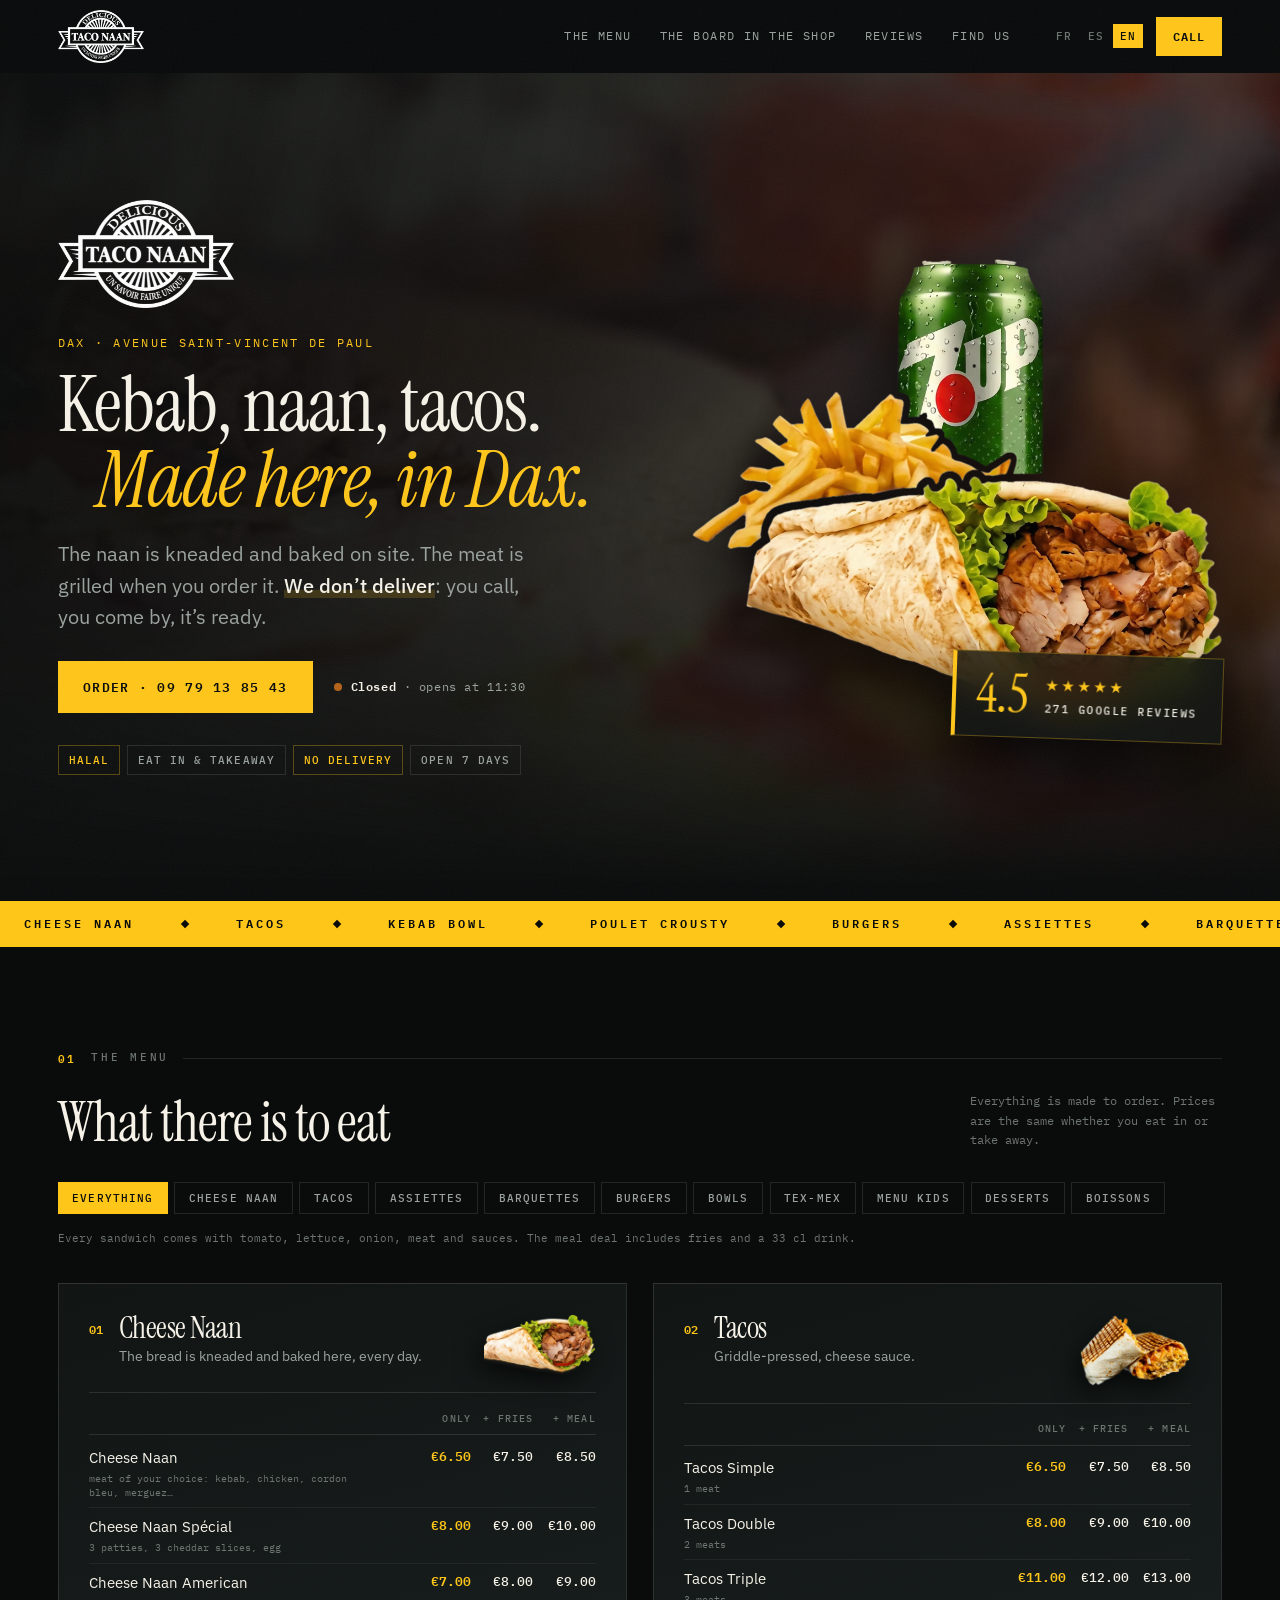
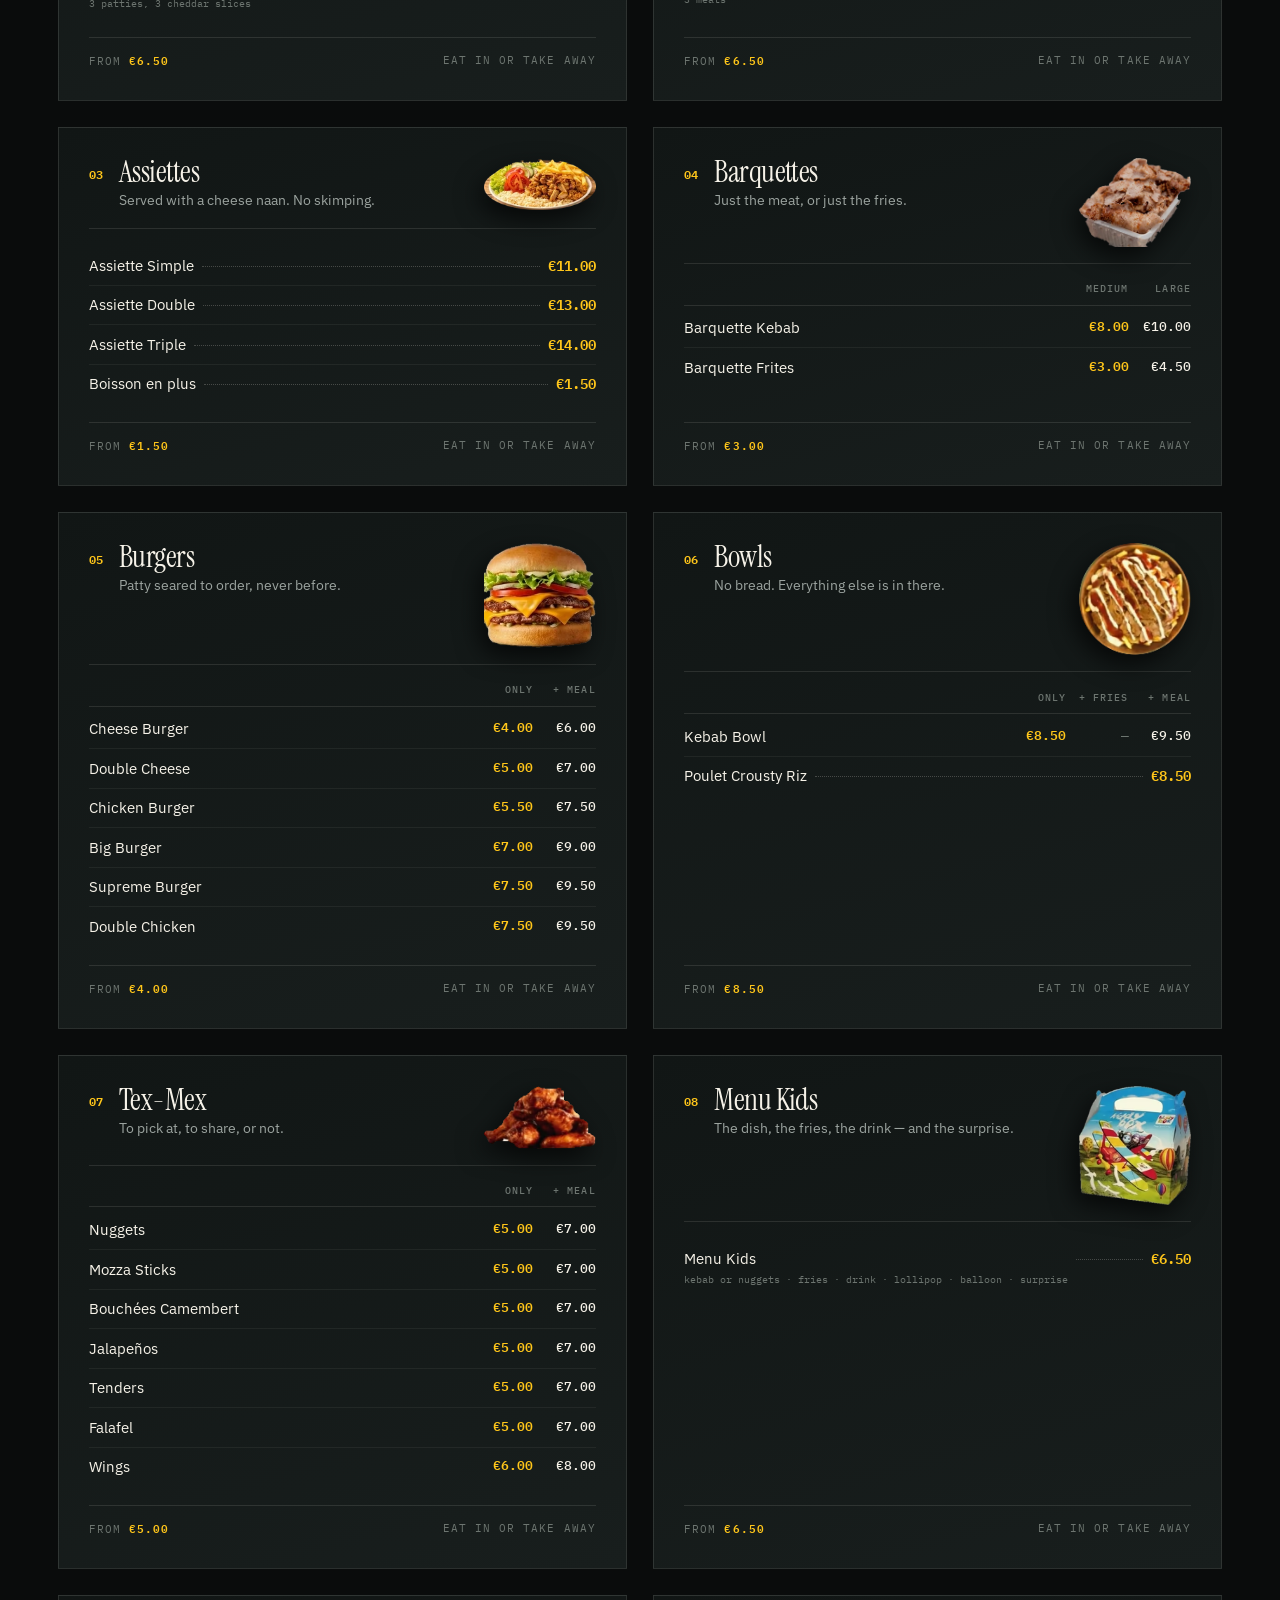
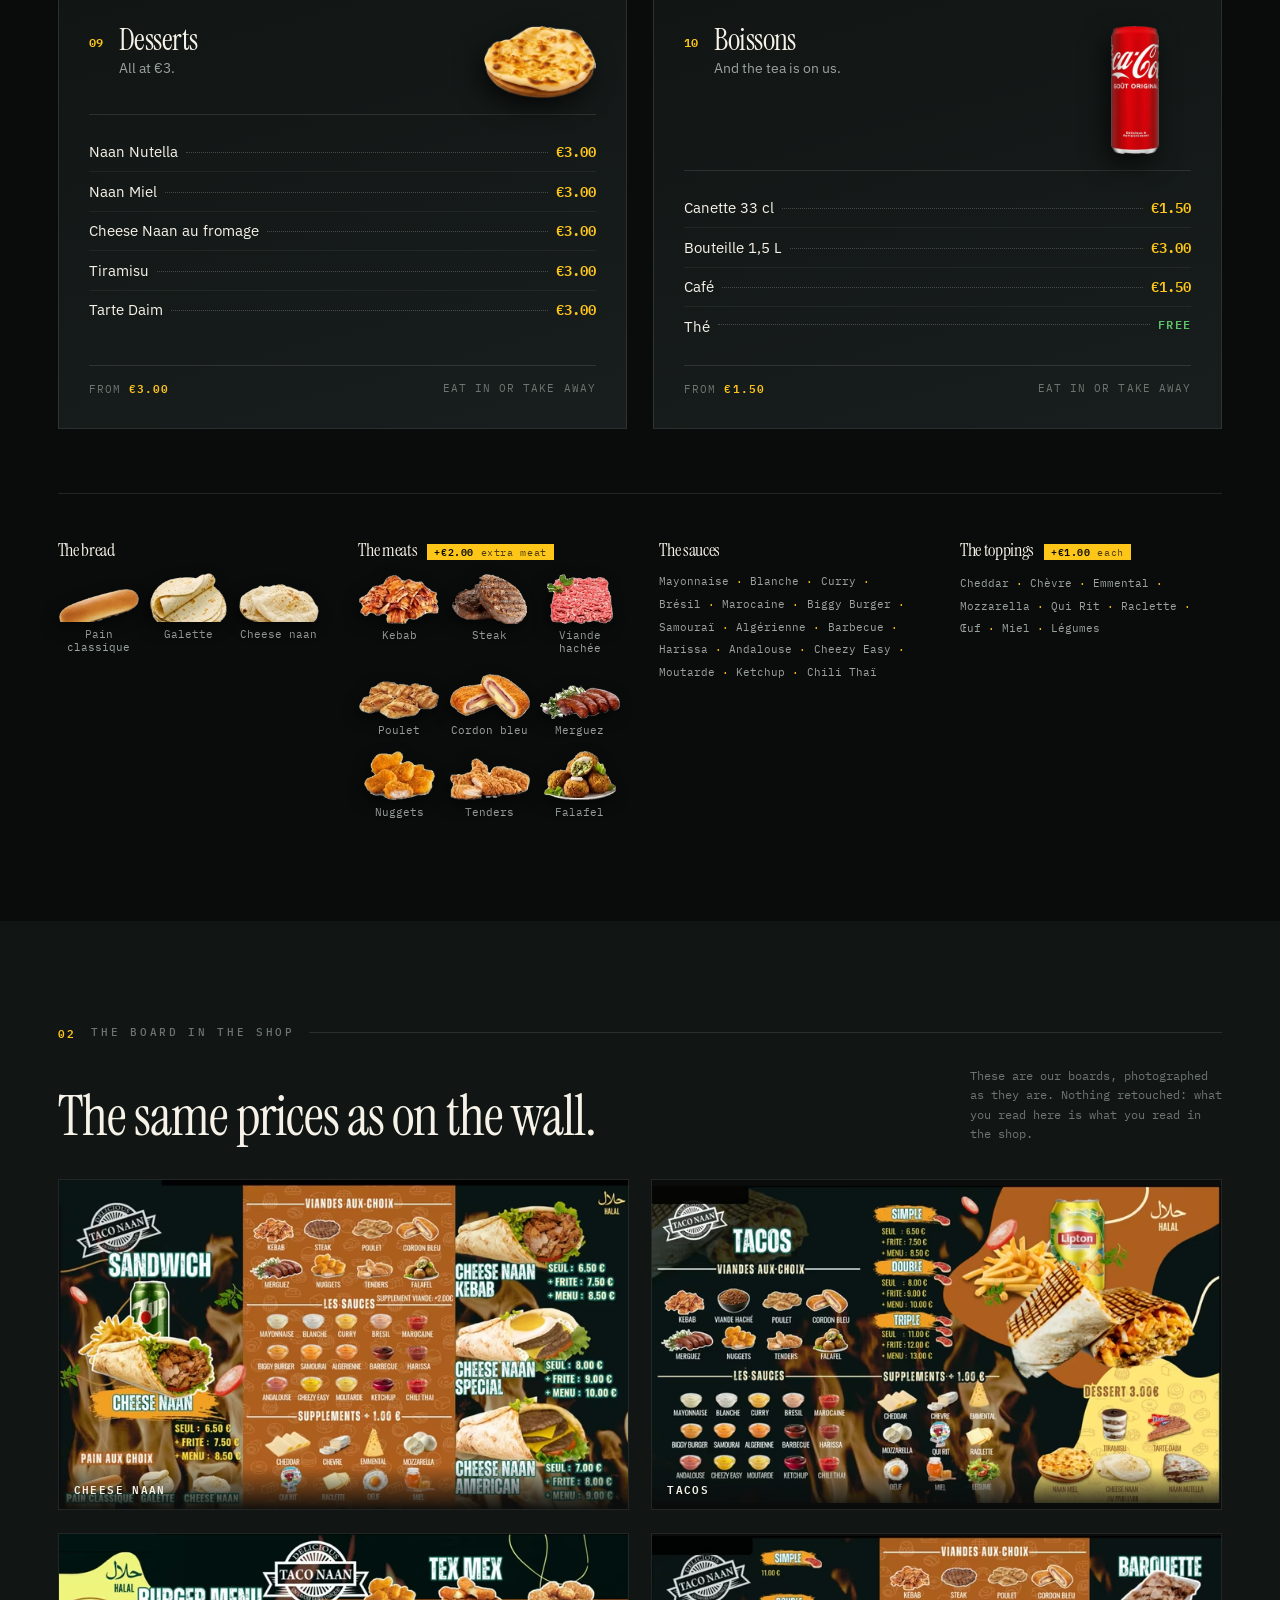
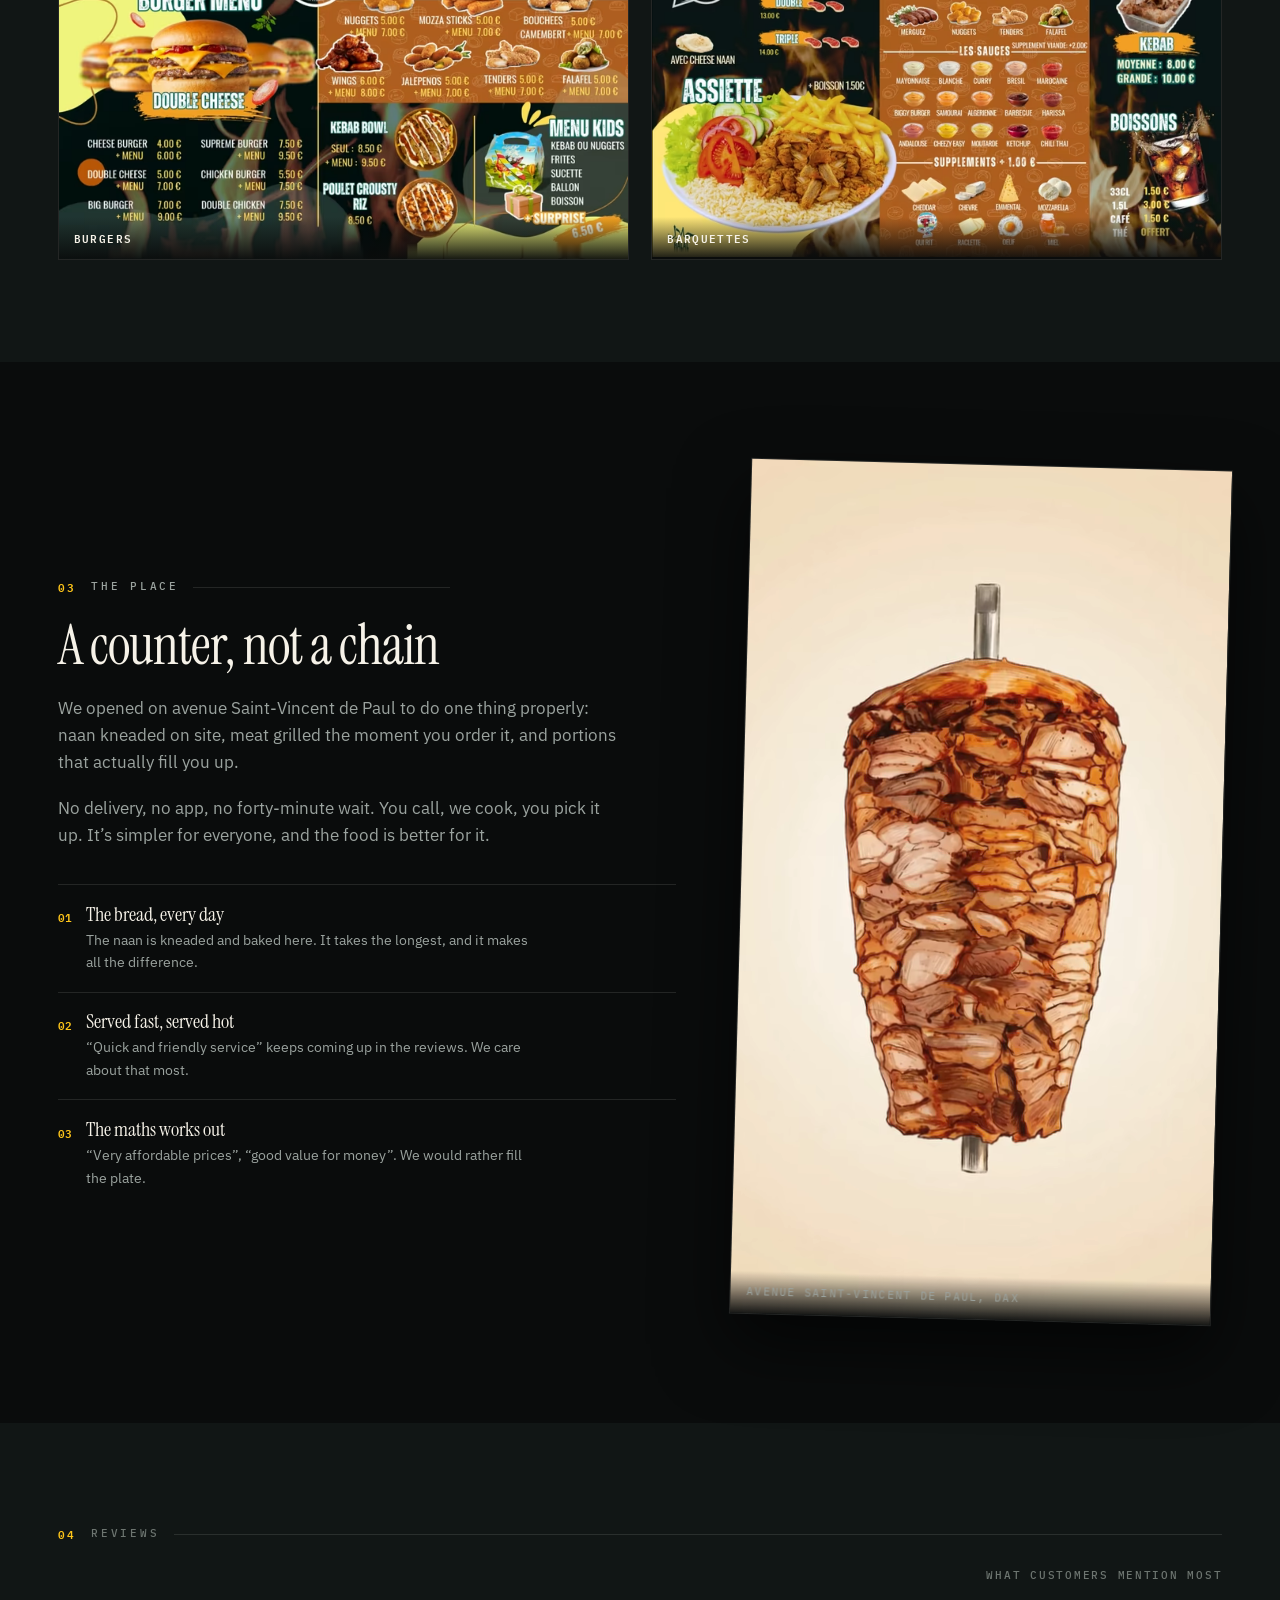
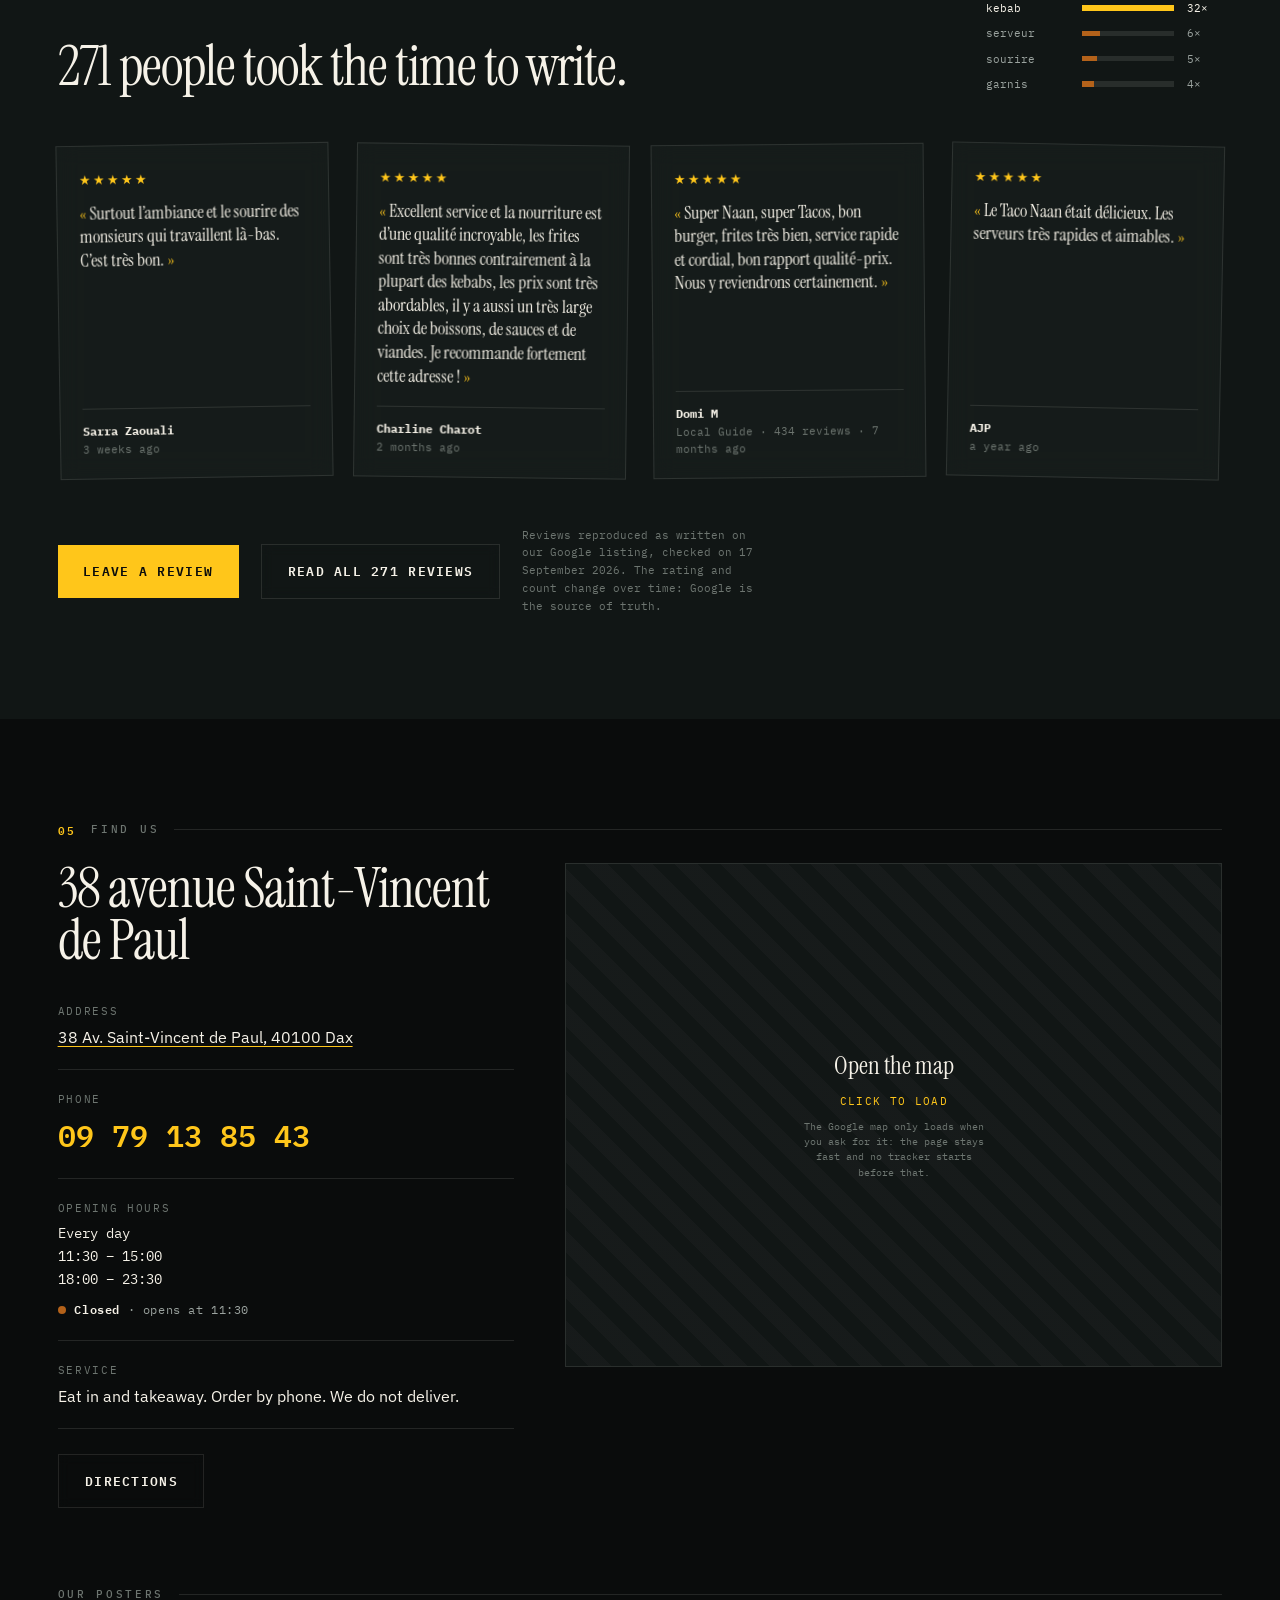
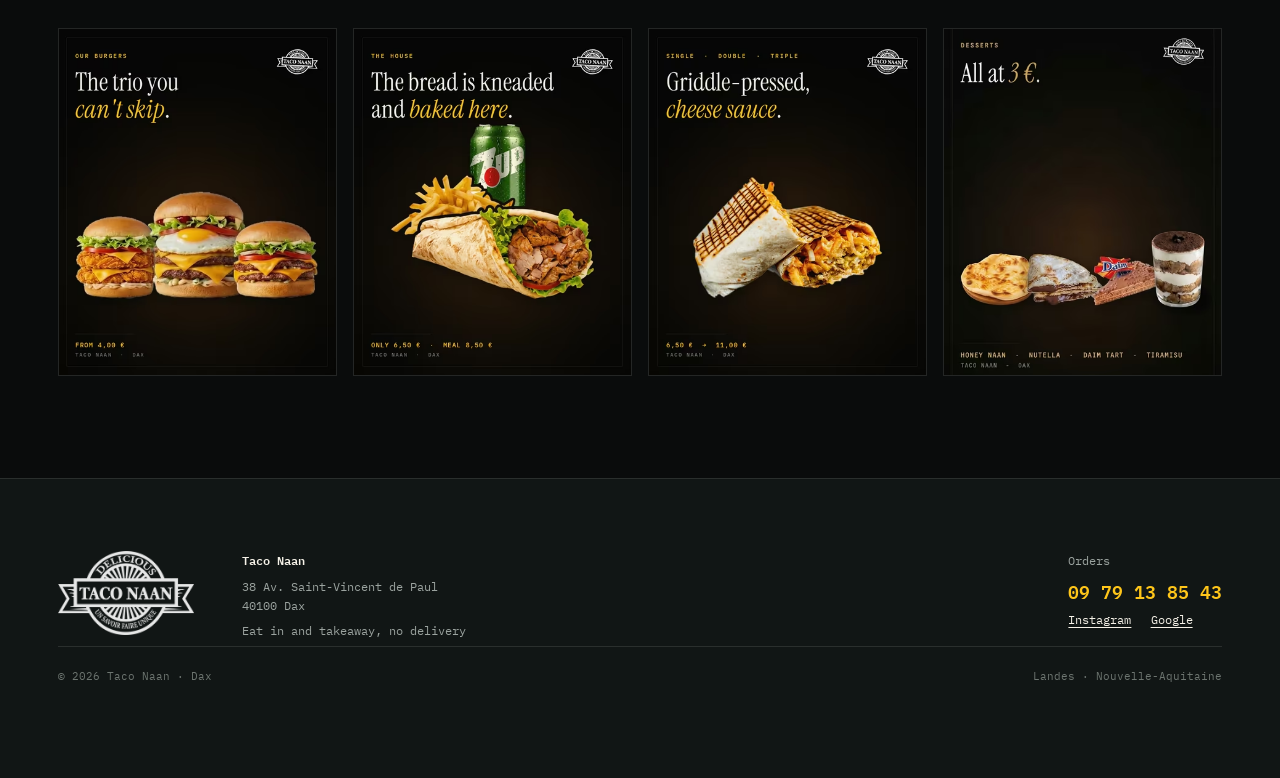
==== index.html @ 1caec770 "Basculer le site vers Vercel (taconaansite-eight.vercel.app) Corrige le <base href> du 404.html (hér" ====
<!DOCTYPE html>
<html lang="fr">
<head>
<meta charset="utf-8">
<meta name="viewport" content="width=device-width, initial-scale=1">

<title>Taco Naan — Kebab, naan et tacos faits maison à Dax</title>
<meta name="description" content="Pain naan pétri et cuit sur place, viande grillée à la commande, tacos, burgers et assiettes. 38 avenue Saint-Vincent de Paul à Dax. Halal, sur place et à emporter, commande au 09 79 13 85 43. Nous ne livrons pas.">
<link rel="canonical" href="https://taconaansite-eight.vercel.app/">

<meta property="og:type" content="restaurant">
<meta property="og:site_name" content="Taco Naan">
<meta property="og:locale" content="fr_FR">
<meta property="og:title" content="Taco Naan — Kebab, naan et tacos faits maison à Dax">
<meta property="og:description" content="Le pain naan est pétri et cuit sur place. La viande est grillée à la commande. Sur place et à emporter — 09 79 13 85 43.">
<meta property="og:url" content="https://taconaansite-eight.vercel.app/">
<meta property="og:image" content="https://taconaansite-eight.vercel.app/assets/img/og.jpg">
<meta property="og:image:width" content="1200">
<meta property="og:image:height" content="630">
<meta name="twitter:card" content="summary_large_image">
<meta name="theme-color" content="#0a0c0c">

<link rel="icon" href="assets/img/favicon.png" sizes="any">
<link rel="apple-touch-icon" href="assets/img/apple-touch-icon.png">
<link rel="manifest" href="assets/site.webmanifest">

<link rel="preconnect" href="https://fonts.googleapis.com">
<link rel="preconnect" href="https://fonts.gstatic.com" crossorigin>
<link rel="preload" as="image" href="assets/img/logo-white-320.webp" fetchpriority="high">
<link href="https://fonts.googleapis.com/css2?family=IBM+Plex+Mono:wght@400;500;600&family=IBM+Plex+Sans:wght@400;500;600&family=Instrument+Serif:ital@0;1&display=swap" rel="stylesheet">
<link rel="stylesheet" href="assets/css/site.css?v=16">

<!-- Fiche établissement pour Google.

     Volontairement SANS aggregateRating : un balisage d'avis auto-déclaré sur
     son propre site est contraire aux consignes de Google et peut coûter
     l'affichage enrichi. La note 4,5 est affichée visuellement, sourcée, avec
     un lien vers la fiche Google — l'effet de confiance est le même, sans le
     risque. -->
<script type="application/ld+json">
{
  "@context": "https://schema.org",
  "@type": "Restaurant",
  "name": "Taco Naan",
  "url": "https://taconaansite-eight.vercel.app/",
  "image": "https://taconaansite-eight.vercel.app/assets/img/og.jpg",
  "telephone": "+33979138543",
  "priceRange": "€",
  "servesCuisine": ["Kebab", "Street food", "Tacos", "Burgers", "Halal"],
  "currenciesAccepted": "EUR",
  "paymentAccepted": "Espèces, Carte bancaire",
  "address": {
    "@type": "PostalAddress",
    "streetAddress": "38 Avenue Saint-Vincent de Paul",
    "addressLocality": "Dax",
    "postalCode": "40100",
    "addressRegion": "Nouvelle-Aquitaine",
    "addressCountry": "FR"
  },
  "geo": { "@type": "GeoCoordinates", "latitude": 43.714857, "longitude": -1.0540135 },
  "hasMap": "https://www.google.com/maps/place/?cid=14156280289773585904",
  "sameAs": ["https://www.instagram.com/taco_naan_dax/"],
  "openingHoursSpecification": [
    { "@type": "OpeningHoursSpecification",
      "dayOfWeek": ["Monday","Tuesday","Wednesday","Thursday","Friday","Saturday","Sunday"],
      "opens": "11:30", "closes": "15:00" },
    { "@type": "OpeningHoursSpecification",
      "dayOfWeek": ["Monday","Tuesday","Wednesday","Thursday","Friday","Saturday","Sunday"],
      "opens": "18:00", "closes": "23:30" }
  ],
  "acceptsReservations": false,
  "publicAccess": true
}
</script>
</head>

<body>
<a class="skip" href="#top" data-i18n="skip">Aller au contenu</a>

<!-- ======================================================= barre supérieure -->
<header class="topbar" data-stuck="false">
  <a class="topbar__mark" href="#top" aria-label="Taco Naan">
    <img src="assets/img/logo-white-320.webp"
         srcset="assets/img/logo-white-320.webp 320w, assets/img/logo-white-640.webp 640w"
         sizes="5.4rem" width="320" height="197" alt="Taco Naan" fetchpriority="high">
  </a>

  <nav class="topbar__nav" aria-label="Navigation">
    <a href="#carte"   data-i18n="nav.carte">La carte</a>
    <a href="#panneaux" data-i18n="boards.eyebrow">La carte au comptoir</a>
    <a href="#avis"    data-i18n="nav.avis">Les avis</a>
    <a href="#venir"   data-i18n="nav.venir">Nous trouver</a>
  </nav>

  <div class="topbar__end">
    <div class="lang" role="group" aria-label="Langue · Idioma · Language">
      <button type="button" data-lang="fr" aria-pressed="true">FR</button>
      <button type="button" data-lang="es" aria-pressed="false">ES</button>
      <button type="button" data-lang="en" aria-pressed="false">EN</button>
    </div>
    <a class="btn" href="tel:+33979138543">
      <span data-i18n="nav.call">Appeler</span>
    </a>
  </div>
</header>

<main id="top">

  <!-- =================================================================== hero -->
  <section class="hero">
    <!-- Vidéo tournée en cuisine. Muette, en boucle, sans contrôles : c'est
         un décor, pas un lecteur. L'affiche s'affiche pendant le chargement
         et remplace la vidéo là où l'autoplay est refusé.

         Ni autoplay ni preload ici, volontairement : c'est site.js qui
         décide, en appelant play(). Sur un téléphone il ne l'appelle jamais —
         le dégradé du hero couvre la vidéo à 96 % du côté du texte, et l'écran
         est trop étroit pour qu'il en reste quelque chose à voir. Autant ne
         pas faire payer 337 Ko pour ça ; l'affiche en fait 37.

         L'attribut autoplay devait disparaître du HTML : il l'emporte sur
         preload="none" et lançait le téléchargement avant que le script ait
         eu son mot à dire. -->
    <video class="hero__video" muted loop playsinline
           preload="none" poster="assets/video/hero-poster.jpg"
           aria-hidden="true" tabindex="-1">
      <source src="assets/video/hero-960.webm" type="video/webm">
      <source src="assets/video/hero-720.mp4" type="video/mp4">
    </video>

    <div class="wrap hero__grid">
      <div>
        <img class="hero__stamp"
             src="assets/img/logo-white-320.webp"
             srcset="assets/img/logo-white-320.webp 320w, assets/img/logo-white-640.webp 640w"
             sizes="(min-width: 62rem) 11rem, 30vw"
             width="320" height="197"
             alt="Taco Naan — un savoir-faire unique">

        <p class="hero__kicker" data-i18n="hero.kicker">Dax · Avenue Saint-Vincent de Paul</p>

        <h1>
          <span data-i18n="hero.t1">Kebab, naan, tacos.</span>
          <em data-i18n="hero.t2">Faits ici, à Dax.</em>
        </h1>

        <p class="hero__lede" data-i18n-html="hero.lede">
          Le pain naan est pétri et cuit sur place. La viande est grillée à la
          commande. <strong>On ne livre pas</strong> : vous appelez, vous passez,
          c’est prêt.
        </p>

        <div class="hero__actions">
          <a class="btn" href="tel:+33979138543">
            <span data-i18n="hero.cta">Commander · 09 79 13 85 43</span>
          </a>
          <span class="status" data-status></span>
        </div>

        <ul class="facts">
          <li data-strong>Halal</li>
          <li data-i18n="fact.1">Sur place &amp; à emporter</li>
          <li data-strong data-i18n="fact.3">Pas de livraison</li>
          <li data-i18n="fact.4">Ouvert 7j/7</li>
        </ul>
      </div>

      <div class="hero__aside">
        <figure class="hero__cutout">
          <picture>
            <source type="image/avif"
                    srcset="assets/img/naan-hero-480.avif 480w, assets/img/naan-hero-960.avif 960w"
                    sizes="(min-width: 62rem) 36rem, 86vw">
            <img src="assets/img/naan-hero-960.webp"
                 srcset="assets/img/naan-hero-480.webp 480w, assets/img/naan-hero-960.webp 960w"
                 sizes="(min-width: 62rem) 36rem, 86vw"
                 width="960" height="828"
                 data-i18n-aria="hero.alt"
                 alt="Naan kebab garni, prêt à emporter" fetchpriority="high">
          </picture>
        </figure>

        <a class="score" href="#avis">
          <span class="score__stars" aria-hidden="true">★★★★★</span>
          <b class="score__num">4,5</b>
          <span class="score__meta">
            <span data-review-count>271</span> <span data-i18n="score.meta">avis Google</span>
          </span>
        </a>
      </div>
    </div>
  </section>

  <!-- =============================================================== bandeau -->
  <div class="band" aria-hidden="true">
    <div class="band__track">
      <span>Cheese Naan</span><span>Tacos</span><span>Kebab Bowl</span>
      <span>Poulet Crousty</span><span>Burgers</span><span>Assiettes</span>
      <span>Barquettes</span><span>Tex-Mex</span><span>Halal</span>
      <span>Cheese Naan</span><span>Tacos</span><span>Kebab Bowl</span>
      <span>Poulet Crousty</span><span>Burgers</span><span>Assiettes</span>
      <span>Barquettes</span><span>Tex-Mex</span><span>Halal</span>
    </div>
  </div>

  <!-- ============================================================== la carte -->
  <section class="carte section-pad" id="carte">
    <div class="wrap">
      <p class="eyebrow"><b>01</b> <span data-i18n="carte.eyebrow">La carte</span></p>

      <div class="carte__head">
        <h2 data-i18n="carte.h2">Ce qu’il y a à manger</h2>
        <p data-i18n="carte.intro">
          Tout est préparé à la commande. Les prix sont les mêmes sur place et
          à emporter.
        </p>
      </div>

      <!-- Rempli par assets/js/site.js depuis data/menu.js -->
      <div class="chips" role="group" aria-label="Filtrer la carte"></div>
      <p class="tier-note"></p>
      <div class="carte__grid"></div>
      <div class="extras"></div>

      <p class="price-note" hidden></p>
    </div>
  </section>

  <!-- ============================================================ les panneaux -->
  <section class="boards-section section-pad" id="panneaux">
    <div class="wrap">
      <p class="eyebrow"><b>02</b> <span data-i18n="boards.eyebrow">La carte au comptoir</span></p>

      <div class="carte__head">
        <h2 data-reveal data-i18n="boards.h2">Les mêmes prix qu’en vitrine.</h2>
        <p data-i18n="boards.intro">
          Voici nos panneaux, photographiés tels quels. Rien de retouché : ce
          que vous lisez ici, c’est ce que vous lisez sur place.
        </p>
      </div>

      <!-- Rempli par assets/js/site.js depuis assets/img/boards.js -->
      <div class="boards"></div>
    </div>
  </section>

  <!-- ============================================================= la maison -->
  <section class="maison section-pad" id="maison">
    <div class="wrap maison__grid">
      <div class="maison__text" data-reveal>
        <p class="eyebrow"><b>03</b> <span data-i18n="maison.eyebrow">La maison</span></p>
        <h2 data-i18n="maison.h2">Un comptoir, pas une chaîne</h2>

        <p data-i18n="maison.p1">
          On a ouvert avenue Saint-Vincent de Paul pour faire une chose
          correctement : du pain naan pétri sur place, de la viande grillée au
          moment où vous la commandez, et des portions qui tiennent au corps.
        </p>
        <p data-i18n="maison.p2">
          Pas de livraison, pas d’application, pas quarante minutes d’attente.
          Vous appelez, on prépare, vous passez prendre.
        </p>

        <ul class="proofs">
          <li>
            <span>01</span>
            <div>
              <b data-i18n="proof.1.t">Le pain, tous les jours</b>
              <p data-i18n="proof.1.d">Le naan est pétri et cuit ici.</p>
            </div>
          </li>
          <li>
            <span>02</span>
            <div>
              <b data-i18n="proof.2.t">Servi vite, servi chaud</b>
              <p data-i18n="proof.2.d">« Service rapide et cordial » revient dans les avis.</p>
            </div>
          </li>
          <li>
            <span>03</span>
            <div>
              <b data-i18n="proof.3.t">Le compte est bon</b>
              <p data-i18n="proof.3.d">« Les prix sont très abordables ».</p>
            </div>
          </li>
        </ul>
      </div>

      <figure class="shot" data-reveal>
        <!-- Meme logique que la video du hero (voir wireHeroVideo) : muette,
             en boucle, sans son ni controles - un decor, pas un lecteur.
             L'affiche couvre le chargement et remplace la video la ou
             l'autoplay est refuse ou desactive (ecran etroit, reduced-motion,
             pas d'IntersectionObserver). Pas de preload ni d'autoplay dans le
             HTML, pour la meme raison qu'au hero : c'est site.js qui decide. -->
        <video class="shot__video" muted loop playsinline
               preload="none" poster="assets/video/maison-poster.jpg"
               width="480" height="854"
               data-i18n-aria="maison.alt" aria-label="Broche de kebab, illustration animée">
          <source src="assets/video/maison-480.webm" type="video/webm">
          <source src="assets/video/maison-480.mp4" type="video/mp4">
        </video>
        <figcaption data-i18n="maison.caption">Avenue Saint-Vincent de Paul, Dax</figcaption>
      </figure>
    </div>
  </section>

  <!-- ================================================================= avis -->
  <section class="avis section-pad" id="avis">
    <div class="wrap">
      <p class="eyebrow"><b>04</b> <span data-i18n="avis.eyebrow">Les avis</span></p>

      <div class="avis__head">
        <h2 data-reveal data-i18n="avis.h2">
          271 personnes ont pris le temps d’écrire.
        </h2>

        <div data-reveal>
          <p class="gauge__title" data-i18n="avis.mentions">
            Ce que les clients citent le plus
          </p>
          <!-- Mots et compteurs relevés sur la fiche Google, pas des estimations -->
          <div class="gauge"></div>
        </div>
      </div>

      <!-- Rempli par assets/js/site.js depuis data/reviews.js -->
      <div class="avis__grid"></div>

      <div class="avis__cta">
        <a class="btn" data-review-write href="#" target="_blank" rel="noopener">
          <span data-i18n="avis.write">Laisser un avis</span>
        </a>
        <a class="btn btn--ghost" data-review-read href="#" target="_blank" rel="noopener">
          <span data-i18n="avis.read">Voir les 271 avis</span>
        </a>
        <p data-i18n="avis.source">
          Avis repris tels quels de notre fiche Google, relevés le 17 septembre 2026.
        </p>
      </div>
    </div>
  </section>

  <!-- ========================================================= nous trouver -->
  <section class="venir section-pad" id="venir">
    <div class="wrap">
      <p class="eyebrow"><b>05</b> <span data-i18n="venir.eyebrow">Nous trouver</span></p>

      <div class="venir__grid">
        <div data-reveal>
          <h2 data-i18n="venir.h2">38 avenue Saint-Vincent de Paul</h2>

          <dl class="infos">
            <div class="info-row">
              <dt data-i18n="venir.address">Adresse</dt>
              <dd>
                <a href="https://www.google.com/maps/place/?cid=14156280289773585904"
                   target="_blank" rel="noopener">38 Av. Saint-Vincent de Paul, 40100 Dax</a>
              </dd>
            </div>

            <div class="info-row info-row--phone">
              <dt data-i18n="venir.phone">Téléphone</dt>
              <dd><a href="tel:+33979138543">09 79 13 85 43</a></dd>
            </div>

            <div class="info-row">
              <dt data-i18n="venir.hours">Horaires</dt>
              <dd>
                <span class="hours" data-i18n-html="venir.hours.v">
                  Tous les jours<span>11:30 – 15:00</span><span>18:00 – 23:30</span>
                </span>
                <span class="status" data-status></span>
              </dd>
            </div>

            <div class="info-row">
              <dt data-i18n="venir.service">Service</dt>
              <dd data-i18n="venir.service.v">
                Sur place et à emporter. Commande par téléphone. Nous ne livrons pas.
              </dd>
            </div>
          </dl>

          <a class="btn btn--ghost venir__route"
             href="https://www.google.com/maps/dir/?api=1&amp;destination=43.714857,-1.0540135"
             target="_blank" rel="noopener">
            <span data-i18n="venir.route">Itinéraire</span>
          </a>
        </div>

        <div data-reveal>
          <div class="mapbox">
            <button class="mapbox__facade" type="button">
              <b data-i18n="map.title">Ouvrir la carte</b>
              <span data-i18n="map.sub">Cliquer pour charger</span>
              <small data-i18n="map.note">
                La carte Google ne se charge qu’à votre demande : la page reste
                rapide et aucun traceur ne démarre avant.
              </small>
            </button>
          </div>
        </div>
      </div>

      <p class="eyebrow gallery__title"><span data-i18n="gallery.h">Nos affiches</span></p>
      <!-- Rempli par assets/js/site.js depuis assets/img/posters.js -->
      <div class="affiches"></div>
    </div>
  </section>
</main>

<!-- =========================================================== pied de page -->
<footer class="footer">
  <div class="wrap">
    <div class="footer__grid">
      <img src="assets/img/logo-white-320.webp" width="320" height="197"
           loading="lazy" alt="Taco Naan">

      <div>
        <p><b>Taco Naan</b></p>
        <p>38 Av. Saint-Vincent de Paul<br>40100 Dax</p>
        <p class="footer__made" data-i18n="foot.made">
          Sur place et à emporter, sans livraison
        </p>
      </div>

      <div>
        <p data-i18n="foot.orders">Commandes</p>
        <p class="footer__phone"><a href="tel:+33979138543">09 79 13 85 43</a></p>
        <p class="footer__links">
          <a href="https://www.instagram.com/taco_naan_dax/" target="_blank" rel="noopener">Instagram</a>
          <a href="https://www.google.com/maps/place/?cid=14156280289773585904" target="_blank" rel="noopener">Google</a>
        </p>
      </div>
    </div>

    <p class="footer__legal">
      <span data-i18n="foot.legal">© 2026 Taco Naan · Dax</span>
      <span>Landes · Nouvelle-Aquitaine</span>
    </p>
  </div>
</footer>

<!-- ==================================================== barre d'appel mobile -->
<div class="callbar" data-show="false">
  <span class="status" data-status></span>
  <a class="btn" href="tel:+33979138543">
    <span data-i18n="nav.call">Appeler</span>
  </a>
</div>

<dialog class="lightbox">
  <button class="lightbox__close" type="button" data-i18n="close">Fermer</button>
  <img alt="">
</dialog>

<script src="assets/img/manifest.js?v=16"></script>
<script src="assets/img/extras.js?v=16"></script>
<script src="assets/img/photos.js?v=16"></script>
<script src="assets/img/cutouts.js?v=16"></script>
<script src="assets/img/boards.js?v=16"></script>
<script src="assets/img/posters.js?v=16"></script>
<script src="data/menu.js?v=16"></script>
<script src="data/reviews.js?v=16"></script>
<script src="assets/js/site.js?v=16"></script>
</body>
</html>
---- assets/css/site.css ----
@charset "UTF-8";

/* =========================================================================
   TACO NAAN — DAX
   =========================================================================

   Noir mat et jaune agressif. Ce n'est pas un choix arbitraire : c'est la
   palette des panneaux affichés au comptoir (menu/*.png). Les couleurs
   ci-dessous ont été relevées directement sur ces photos, pour que le site
   et la boutique se ressemblent.

   Trois règles tenues partout :

   1. UN SEUL accent, le jaune. Le vert n'existe que sur le point « ouvert »,
      parce que c'est un signal, pas une décoration.
   2. Le jaune ne sert jamais de fond à du texte long. Sur du noir il attire
      l'œil ; en aplat il fatigue. Il marque : boutons, prix, survols.
   3. Aucune dépendance externe hors les polices. Rien à mettre à jour.
   ========================================================================= */

/* ------------------------------------------------------------------ jetons */

:root {
  /* Les noirs — jamais #000, il écrase et bave sur les écrans OLED */
  --void:       #0a0c0c;
  --coal:       #111615;
  --slate:      #181e1d;

  /* Relevé sur les panneaux : le brun chaud du bandeau central */
  --amber:      #b4621a;

  /* L'accent */
  --yellow:     #ffc61a;
  --yellow-hot: #ffd95c;
  --yellow-dim: rgba(255, 198, 26, .16);

  --cream:      #f6f2e8;
  --mute:       #9ba39f;
  --faint:      #6d7570;

  --line:       rgba(246, 242, 232, .11);
  --line-warm:  rgba(255, 198, 26, .30);

  /* Fonctionnel uniquement */
  --open:       #5cc26a;

  --serif: "Instrument Serif", "Iowan Old Style", Georgia, serif;
  --sans:  "IBM Plex Sans", ui-sans-serif, system-ui, sans-serif;
  --mono:  "IBM Plex Mono", ui-monospace, "SFMono-Regular", monospace;

  --gutter: clamp(1.15rem, 4.5vw, 4.5rem);
  --ease:   cubic-bezier(.22, .61, .36, 1);
  --spring: cubic-bezier(.34, 1.4, .64, 1);
}

*, *::before, *::after { box-sizing: border-box; }

html { scroll-behavior: smooth; }

@media (prefers-reduced-motion: reduce) {
  html { scroll-behavior: auto; }
  *, *::before, *::after {
    animation-duration: .01ms !important;
    animation-iteration-count: 1 !important;
    transition-duration: .01ms !important;
  }
}

body {
  margin: 0;
  background: var(--void);
  color: var(--cream);
  font-family: var(--sans);
  font-size: clamp(1rem, .96rem + .2vw, 1.0625rem);
  line-height: 1.6;
  -webkit-font-smoothing: antialiased;
  text-rendering: optimizeLegibility;
  /* clip et non hidden : hidden forcerait overflow-y à auto, ce qui fait du
     body un conteneur de défilement et rend position:sticky capricieux. */
  overflow-x: clip;
}

/* Un grain très fin sur toute la page. Sur fond sombre, c'est ce qui empêche
   les grands aplats de noir de paraître plats et « numériques ». */
body::after {
  content: "";
  position: fixed;
  inset: 0;
  z-index: 90;
  pointer-events: none;
  opacity: .04;
  background-image: url("data:image/svg+xml,%3Csvg xmlns='http://www.w3.org/2000/svg' width='200' height='200'%3E%3Cfilter id='n'%3E%3CfeTurbulence type='fractalNoise' baseFrequency='.85' numOctaves='4' stitchTiles='stitch'/%3E%3C/filter%3E%3Crect width='200' height='200' filter='url(%23n)'/%3E%3C/svg%3E");
}

img { max-width: 100%; height: auto; display: block; }

::selection { background: var(--yellow); color: var(--void); }

:focus-visible { outline: 2px solid var(--yellow); outline-offset: 3px; }

.skip {
  position: absolute;
  left: -9999px;
  z-index: 200;
  background: var(--yellow);
  color: var(--void);
  padding: .8rem 1.3rem;
  font-family: var(--mono);
  font-size: .8rem;
  font-weight: 600;
}
.skip:focus { left: .75rem; top: .75rem; }

/* ------------------------------------------------------------- typographie */

h1, h2, h3 {
  font-family: var(--serif);
  font-weight: 400;
  line-height: .96;
  letter-spacing: -.018em;
  margin: 0;
}

h1 { font-size: clamp(2.6rem, 1.5rem + 4.2vw, 5rem); }
h2 { font-size: clamp(2rem, 1.25rem + 2.7vw, 3.5rem); }
h3 { font-size: clamp(1.35rem, 1.1rem + 1.1vw, 1.85rem); }

em { font-style: italic; color: var(--yellow); }

p { margin: 0 0 1.05em; }
a { color: inherit; }

/* Le libellé de section : numéro jaune, filet, titre. C'est le motif qui
   donne son rythme à toute la page. */
.eyebrow {
  display: flex;
  align-items: center;
  gap: .9rem;
  margin: 0 0 1.5rem;
  font-family: var(--mono);
  font-size: .7rem;
  font-weight: 500;
  letter-spacing: .24em;
  text-transform: uppercase;
  color: var(--faint);
}
.eyebrow::after { content: ""; flex: 1; height: 1px; background: var(--line); }
.eyebrow b { font-weight: 600; color: var(--yellow); }

.wrap {
  width: min(80rem, 100%);
  margin-inline: auto;
  padding-inline: var(--gutter);
}

.section-pad { padding-block: clamp(3.5rem, 8vw, 7.5rem); }

/* ------------------------------------------------------------------ boutons */

.btn {
  --bg: var(--yellow);
  --fg: var(--void);
  position: relative;
  display: inline-flex;
  align-items: center;
  gap: .55rem;
  padding: 1rem 1.6rem;
  border: 0;
  background: var(--bg);
  color: var(--fg);
  font-family: var(--mono);
  font-size: .8rem;
  font-weight: 600;
  letter-spacing: .1em;
  text-transform: uppercase;
  text-decoration: none;
  cursor: pointer;
  overflow: hidden;
  transition: transform .25s var(--spring), box-shadow .25s var(--ease),
              background .25s var(--ease);
}
.btn:hover {
  transform: translateY(-3px) scale(1.025);
  box-shadow: 0 12px 34px rgba(255, 198, 26, .3);
}
.btn:active { transform: translateY(0) scale(.99); }

/* Un éclat balaie le bouton au survol. Discret, mais c'est ce qui fait qu'un
   bouton paraît « cher » plutôt que simplement fonctionnel. */
.btn::after {
  content: "";
  position: absolute;
  inset: 0;
  background: linear-gradient(105deg, transparent 38%,
              rgba(255, 255, 255, .5) 48%, transparent 58%);
  transform: translateX(-130%);
  transition: transform .7s var(--ease);
}
.btn:hover::after { transform: translateX(130%); }

.btn--ghost {
  --bg: transparent;
  --fg: var(--cream);
  border: 1.5px solid var(--line);
  backdrop-filter: blur(6px);
  -webkit-backdrop-filter: blur(6px);
}
.btn--ghost:hover {
  --fg: var(--yellow);
  border-color: var(--line-warm);
  box-shadow: 0 12px 30px rgba(0, 0, 0, .5);
}
.btn--ghost::after { display: none; }

/* ------------------------------------------------------------ statut ouvert */

.status {
  display: inline-flex;
  align-items: center;
  gap: .55rem;
  font-family: var(--mono);
  font-size: .74rem;
  letter-spacing: .05em;
  color: var(--mute);
}
.status__dot {
  width: .5rem; height: .5rem;
  border-radius: 50%;
  background: var(--faint);
  flex: none;
}
.status--open   .status__dot { background: var(--open); animation: pulse 2.4s ease-in-out infinite; }
.status--closed .status__dot { background: var(--amber); }
.status b { color: var(--cream); font-weight: 600; }

@keyframes pulse {
  0%, 100% { box-shadow: 0 0 0 0 rgba(92, 194, 106, .5); }
  70%      { box-shadow: 0 0 0 .45rem rgba(92, 194, 106, 0); }
}

/* --------------------------------------------------------------- barre haut */

.topbar {
  position: sticky;
  top: 0;
  z-index: 80;
  display: flex;
  align-items: center;
  gap: clamp(.75rem, 3vw, 2.5rem);
  padding: .6rem var(--gutter);
  /* Verre dépoli : presque transparent en haut de page, il se densifie dès
     que du contenu passe dessous. */
  background: rgba(10, 12, 12, .34);
  backdrop-filter: blur(14px) saturate(140%);
  -webkit-backdrop-filter: blur(14px) saturate(140%);
  border-bottom: 1px solid transparent;
  transition: background .35s var(--ease), border-color .35s var(--ease);
}
.topbar[data-stuck="true"] {
  background: rgba(10, 12, 12, .82);
  border-bottom-color: var(--line);
}

.topbar__mark { flex: none; line-height: 0; }
.topbar__mark img {
  width: clamp(3.9rem, 8vw, 5.4rem);
  transition: transform .4s var(--spring);
}
.topbar__mark:hover img { transform: rotate(-4deg) scale(1.06); }

.topbar__nav {
  display: flex;
  gap: clamp(.9rem, 2.2vw, 2rem);
  margin-inline-start: auto;
  font-family: var(--mono);
  font-size: .74rem;
  letter-spacing: .12em;
  text-transform: uppercase;
}
.topbar__nav a {
  position: relative;
  color: var(--mute);
  text-decoration: none;
  padding-block: .3rem;
  transition: color .25s var(--ease);
}
/* Le filet jaune se déroule depuis la gauche. */
.topbar__nav a::after {
  content: "";
  position: absolute;
  left: 0; bottom: 0;
  width: 100%; height: 1.5px;
  background: var(--yellow);
  transform: scaleX(0);
  transform-origin: left;
  transition: transform .3s var(--ease);
}
.topbar__nav a:hover { color: var(--cream); }
.topbar__nav a:hover::after { transform: scaleX(1); }

@media (max-width: 56rem) { .topbar__nav { display: none; } }

.topbar__end {
  display: flex;
  align-items: center;
  gap: .8rem;
  margin-inline-start: auto;
}
@media (min-width: 56.0625rem) { .topbar__end { margin-inline-start: 0; } }

.topbar .btn { padding: .65rem 1.05rem; font-size: .72rem; }
@media (max-width: 26rem) { .topbar .btn { display: none; } }

.lang { display: flex; gap: .12rem; }
.lang button {
  font-family: var(--mono);
  font-size: .7rem;
  font-weight: 500;
  letter-spacing: .08em;
  background: none;
  border: 0;
  padding: .32rem .45rem;
  color: var(--faint);
  cursor: pointer;
  transition: color .2s, background .2s;
}
.lang button:hover { color: var(--cream); }
.lang button[aria-pressed="true"] { background: var(--yellow); color: var(--void); }

/* --------------------------------------------------------------------- hero */

.hero {
  position: relative;
  min-height: min(92svh, 56rem);
  display: flex;
  align-items: center;
  padding-block: clamp(2.5rem, 7vw, 5rem);
  overflow: hidden;
  isolation: isolate;
}

/* La vidéo de préparation, en fond. Volontairement assombrie et un peu
   désaturée : elle installe l'ambiance sans disputer la lisibilité au texte. */
.hero__video {
  position: absolute;
  inset: 0;
  z-index: -2;
  width: 100%;
  height: 100%;
  object-fit: cover;
  filter: saturate(.85) contrast(1.05);
}
.hero::before {
  content: "";
  position: absolute;
  inset: 0;
  z-index: -1;
  background:
    linear-gradient(100deg, rgba(10,12,12,.96) 0%, rgba(10,12,12,.88) 42%, rgba(10,12,12,.52) 100%),
    linear-gradient(to top, var(--void) 2%, transparent 38%);
}

.hero__grid { display: grid; gap: clamp(1.75rem, 4vw, 3rem); width: 100%; }
@media (min-width: 62rem) {
  .hero__grid { grid-template-columns: minmax(0, 1.05fr) minmax(0, .95fr); align-items: center; }
}

.hero__stamp {
  width: clamp(7.5rem, 15vw, 11rem);
  margin-bottom: clamp(1rem, 2.2vw, 1.6rem);
  animation: stampIn 1s var(--spring) both;
}

.hero__kicker {
  font-family: var(--mono);
  font-size: .72rem;
  letter-spacing: .2em;
  text-transform: uppercase;
  color: var(--yellow);
  margin: 0 0 1rem;
}

.hero h1 { margin-bottom: 1.3rem; }
.hero h1 em { display: block; margin-inline-start: clamp(0rem, 3vw, 2.5rem); }

.hero__lede {
  font-size: clamp(1.02rem, .98rem + .35vw, 1.22rem);
  color: var(--mute);
  max-width: 40ch;
  margin-bottom: 1.8rem;
}
/* Le seul endroit où le jaune souligne du texte courant. */
.hero__lede strong {
  color: var(--cream);
  font-weight: 500;
  box-shadow: inset 0 -.42em 0 var(--yellow-dim);
}

.hero__actions {
  display: flex;
  flex-wrap: wrap;
  align-items: center;
  gap: 1rem 1.3rem;
  margin-bottom: 2rem;
}

.facts { display: flex; flex-wrap: wrap; gap: .45rem; list-style: none; padding: 0; margin: 0; }
.facts li {
  font-family: var(--mono);
  font-size: .66rem;
  font-weight: 500;
  letter-spacing: .1em;
  text-transform: uppercase;
  color: var(--mute);
  border: 1px solid var(--line);
  padding: .33rem .62rem;
  transition: border-color .25s, color .25s, translate .25s var(--ease);
}
.facts li:hover { border-color: var(--line-warm); color: var(--cream); translate: 0 -2px; }
.facts li[data-strong] { border-color: var(--line-warm); color: var(--yellow); }

/* La découpe du plat flotte doucement. C'est, avec le bandeau, le seul
   mouvement permanent de la page : au-delà, ça deviendrait agité. */
.hero__aside { position: relative; }
.hero__cutout {
  margin: 0;
  filter: drop-shadow(-12px 22px 34px rgba(0, 0, 0, .75));
  animation: float 7s ease-in-out infinite;
}

@keyframes float {
  0%, 100% { transform: translateY(0) rotate(-2.5deg); }
  50%      { transform: translateY(-16px) rotate(-1.2deg); }
}
@keyframes stampIn {
  from { opacity: 0; transform: scale(1.3) rotate(-8deg); filter: blur(10px); }
  to   { opacity: 1; transform: scale(1) rotate(0deg); filter: blur(0); }
}

@media (prefers-reduced-motion: reduce) {
  .hero__cutout, .hero__stamp { animation: none; }
}

/* La note Google : une pastille de verre flottante, cliquable, qui se
   redresse au survol. Elle chevauche l'image pour densifier le coin. */
.score {
  position: absolute;
  right: 0;
  bottom: clamp(-1.5rem, -2.5vw, -2.5rem);
  display: grid;
  grid-template-columns: auto 1fr;
  align-items: center;
  gap: 0 1rem;
  padding: 1.1rem 1.5rem 1.1rem 1.25rem;
  background: rgba(17, 22, 21, .8);
  backdrop-filter: blur(18px) saturate(160%);
  -webkit-backdrop-filter: blur(18px) saturate(160%);
  border: 1px solid var(--line-warm);
  /* Le liseré jaune sur la tranche : c'est lui qui accroche l'œil de loin. */
  border-left: 4px solid var(--yellow);
  text-decoration: none;
  rotate: 2deg;
  box-shadow: 0 22px 55px rgba(0, 0, 0, .7), 0 0 0 0 rgba(255, 198, 26, 0);
  transition: rotate .4s var(--spring), translate .4s var(--spring),
              box-shadow .4s var(--ease), border-color .3s;
}
.score:hover {
  rotate: 0deg;
  translate: 0 -7px;
  border-color: var(--yellow);
  box-shadow: 0 30px 70px rgba(0, 0, 0, .7), 0 0 34px rgba(255, 198, 26, .28);
}

/* L ordre du HTML est etoiles / note / mention : on place explicitement,
   sinon la grille range les trois elements dans le mauvais sens. */
.score__num {
  grid-column: 1;
  grid-row: 1 / 3;
  font-family: var(--serif);
  font-weight: 400;
  font-size: 3.4rem;
  line-height: .9;
  color: var(--yellow);
}
.score__stars {
  grid-column: 2;
  grid-row: 1;
  align-self: end;
  font-family: var(--mono);
  font-size: .95rem;
  letter-spacing: .2em;
  line-height: 1;
  color: var(--yellow);
}
.score__meta {
  grid-column: 2;
  grid-row: 2;
  display: block;
  white-space: nowrap;
  font-family: var(--mono);
  font-size: .66rem;
  font-weight: 500;
  letter-spacing: .14em;
  text-transform: uppercase;
  color: var(--cream);
  margin-top: .3rem;
}

@media (max-width: 62rem) {
  .score { position: static; width: max-content; margin: -1.25rem 0 0 auto; }
}

/* --------------------------------------------------------------- le bandeau */

.band {
  background: var(--yellow);
  color: var(--void);
  padding: .8rem 0;
  overflow: hidden;
}
/* Deux pistes identiques bout à bout, translatées de -50 % : la boucle est
   parfaitement continue, sans saut au raccord. */
.band__track {
  display: flex;
  width: max-content;
  animation: marquee 34s linear infinite;
}
.band:hover .band__track { animation-play-state: paused; }
.band__track span {
  display: flex;
  align-items: center;
  font-family: var(--mono);
  font-size: .78rem;
  font-weight: 600;
  letter-spacing: .24em;
  text-transform: uppercase;
  padding-inline: 1.5rem;
  white-space: nowrap;
}
.band__track span::after {
  content: "";
  width: .38rem; height: .38rem;
  margin-inline-start: 3rem;
  background: var(--void);
  rotate: 45deg;
  flex: none;
}
@keyframes marquee { to { transform: translateX(-50%); } }

@media (prefers-reduced-motion: reduce) { .band__track { animation: none; } }

/* ---------------------------------------------------------------- la carte */

.carte { background: var(--void); }

.carte__head {
  display: flex;
  flex-wrap: wrap;
  align-items: flex-end;
  justify-content: space-between;
  gap: 1.5rem;
  margin-bottom: 2rem;
}
.carte__head p {
  font-family: var(--mono);
  font-size: .76rem;
  color: var(--faint);
  max-width: 36ch;
  margin: 0;
}

.chips { display: flex; flex-wrap: wrap; gap: .4rem; margin-bottom: 1rem; }
.chips button {
  font-family: var(--mono);
  font-size: .7rem;
  font-weight: 500;
  letter-spacing: .1em;
  text-transform: uppercase;
  background: transparent;
  color: var(--mute);
  border: 1px solid var(--line);
  padding: .5rem .85rem;
  cursor: pointer;
  transition: color .22s, border-color .22s, background .22s, translate .22s var(--ease);
}
.chips button:hover { border-color: var(--line-warm); color: var(--cream); translate: 0 -2px; }
.chips button[aria-pressed="true"] {
  background: var(--yellow);
  border-color: var(--yellow);
  color: var(--void);
}

.tier-note {
  font-family: var(--mono);
  font-size: .7rem;
  color: var(--faint);
  margin: 0 0 2.2rem;
}

.carte__grid { display: grid; gap: clamp(1rem, 2vw, 1.6rem); }
@media (min-width: 54rem) { .carte__grid { grid-template-columns: repeat(2, 1fr); } }

/* Une catégorie = une carte. Au survol elle se soulève et s'éclaire d'un
   liseré jaune : le geste est tactile, pas décoratif. */
.ticket {
  position: relative;
  display: flex;
  flex-direction: column;
  padding: clamp(1.3rem, 2.6vw, 1.9rem);
  background: linear-gradient(165deg, var(--coal), var(--slate));
  border: 1px solid var(--line);
  overflow: hidden;
  transition: transform .4s var(--spring), border-color .3s var(--ease),
              box-shadow .4s var(--ease);
}
.ticket[hidden] { display: none; }
.ticket:hover {
  transform: translateY(-6px) scale(1.012);
  border-color: var(--line-warm);
  box-shadow: 0 24px 55px rgba(0, 0, 0, .55);
}
/* Un halo jaune très doux s'allume dans le coin de la vignette. */
.ticket::before {
  content: "";
  position: absolute;
  top: -40%; right: -25%;
  width: 60%; aspect-ratio: 1;
  background: radial-gradient(circle, rgba(255, 198, 26, .13), transparent 68%);
  opacity: 0;
  transition: opacity .45s var(--ease);
  pointer-events: none;
}
.ticket:hover::before { opacity: 1; }

.ticket__top {
  display: flex;
  align-items: flex-start;
  gap: 1rem;
  margin-bottom: 1.1rem;
  padding-bottom: 1rem;
  border-bottom: 1px solid var(--line);
}
.ticket__num {
  font-family: var(--mono);
  font-size: .74rem;
  font-weight: 600;
  color: var(--yellow);
  padding-top: .4rem;
  flex: none;
}
.ticket__title { flex: 1; min-width: 0; }
.ticket__title h3 { margin-bottom: .2rem; }
.ticket__title p { margin: 0; font-size: .85rem; color: var(--mute); }

.ticket__thumb { flex: none; width: clamp(4.5rem, 10vw, 7rem); align-self: center; }
.ticket__thumb img {
  transition: transform .45s var(--spring);
  /* Une canette est deux fois plus haute que large : sans plafond, elle
     etire la vignette et toute la fiche avec elle. */
  max-height: 8rem;
  width: auto;
  margin-inline: auto;
}
.ticket__thumb[data-kind="cutout"] img { filter: drop-shadow(-5px 9px 12px rgba(0, 0, 0, .7)); }
.ticket:hover .ticket__thumb[data-kind="cutout"] img { transform: scale(1.09) rotate(-3deg); }
.ticket__thumb[data-kind="photo"] img {
  aspect-ratio: 1;
  object-fit: cover;
  border: 1px solid var(--line);
}
.ticket:hover .ticket__thumb[data-kind="photo"] img { transform: scale(1.06); }

.ticket__list { list-style: none; padding: 0; margin: 0 0 auto; }

/* Les trois colonnes de prix : Seul / + Frite / + Menu. Même gabarit pour
   l'en-tête et pour chaque ligne, sinon rien n'est aligné. */
/* En flex et non en grille : une ligne peut compter deux ou trois elements
   selon qu'elle porte une note (« 1 viande »). Une grille a deux colonnes
   renverrait le prix a la ligne des qu'une note apparait. */
.ticket__row,
.ticket__head {
  display: flex;
  align-items: start;
  gap: .5rem;
  padding: .46rem 0;
}
/* Les prix sont toujours plaques a droite, quel que soit le nombre
   d'elements a leur gauche. */
.ticket__cells { margin-inline-start: auto; align-self: baseline; }
.ticket__row + .ticket__row { border-top: 1px solid rgba(246, 242, 232, .055); }

.ticket__head {
  padding-top: 0;
  padding-bottom: .5rem;
  margin-bottom: .2rem;
  border-bottom: 1px solid var(--line);
}
.ticket__head .ticket__cell {
  font-size: .6rem;
  font-weight: 500;
  letter-spacing: .12em;
  text-transform: uppercase;
  color: var(--faint);
}

.ticket__cells {
  display: grid;
  grid-auto-flow: column;
  grid-auto-columns: minmax(3.4rem, auto);
  gap: .5rem;
  text-align: right;
}
.ticket__cell {
  font-family: var(--mono);
  font-size: .82rem;
  font-weight: 500;
  font-variant-numeric: tabular-nums;
  color: var(--cream);
}
/* La colonne « Seul » est celle qu'on regarde d'abord : elle passe en jaune. */
.ticket__cells .ticket__cell:first-child { color: var(--yellow); font-weight: 600; }
.ticket__head .ticket__cell:first-child { color: var(--faint); font-weight: 500; }
.ticket__cell i { color: var(--faint); font-style: normal; }

/* Nom + composition : un bloc qui peut retrecir et passer a la ligne, pour
   ne jamais pousser les prix hors de la carte. */
.ticket__label {
  display: grid;
  gap: .12rem;
  min-width: 0;
  flex: 0 1 auto;
}
.ticket__name { font-size: .93rem; }
.ticket__note {
  font-family: var(--mono);
  font-size: .63rem;
  line-height: 1.4;
  color: var(--faint);
  text-wrap: pretty;
}

.ticket__lead {
  flex: 1;
  align-self: baseline;
  border-bottom: 1px dotted rgba(246, 242, 232, .22);
  transform: translateY(-.25rem);
  min-width: 1.5rem;
}
.ticket__price {
  align-self: baseline;
  font-family: var(--mono);
  font-size: .88rem;
  font-weight: 600;
  font-variant-numeric: tabular-nums;
  color: var(--yellow);
}
.ticket__price--free {
  color: var(--open);
  font-size: .74rem;
  letter-spacing: .1em;
  text-transform: uppercase;
}

/* Sur un telephone, les trois colonnes de prix prenaient plus de la moitie
   de la carte et la composition se cassait sur quatre lignes. On resserre
   les colonnes sans descendre sous une taille lisible. */
@media (max-width: 30rem) {
  .ticket__cells { grid-auto-columns: minmax(2.9rem, auto); gap: .3rem; }
  .ticket__cell { font-size: .76rem; }
  .ticket__head .ticket__cell { font-size: .62rem; letter-spacing: .06em; }
}

.ticket__foot {
  display: flex;
  justify-content: space-between;
  gap: 1rem;
  margin-top: 1.2rem;
  padding-top: .85rem;
  border-top: 1px solid var(--line);
  font-family: var(--mono);
  font-size: .66rem;
  letter-spacing: .1em;
  text-transform: uppercase;
  color: var(--faint);
}
.ticket__foot b { color: var(--yellow); font-weight: 600; }

/* Les choix de fin de carte : pains, viandes, sauces, suppléments. */
.extras {
  display: grid;
  gap: clamp(1.5rem, 3vw, 2.5rem);
  margin-top: clamp(2.5rem, 5vw, 4rem);
  padding-top: clamp(2rem, 4vw, 3rem);
  border-top: 1px solid var(--line);
}
@media (min-width: 46rem) { .extras { grid-template-columns: repeat(2, 1fr); } }
@media (min-width: 72rem) { .extras { grid-template-columns: repeat(4, 1fr); } }

.extras h3 {
  display: flex;
  flex-wrap: wrap;
  align-items: baseline;
  gap: .6rem;
  font-size: 1.1rem;
  margin-bottom: .85rem;
}
.extras__tag {
  font-family: var(--mono);
  font-size: .64rem;
  font-weight: 600;
  letter-spacing: .06em;
  color: var(--void);
  background: var(--yellow);
  padding: .16rem .45rem;
}
.extras__tag i { font-style: normal; font-weight: 400; opacity: .72; }

.extras ul { list-style: none; padding: 0; margin: 0; display: flex; flex-wrap: wrap; gap: .28rem .45rem; }
.extras li { font-family: var(--mono); font-size: .71rem; color: var(--mute); }
.extras li:not(:last-child)::after { content: " ·"; color: var(--yellow); }

/* Le pain et les viandes ont une photo par choix : ces deux groupes
   passent de la liste en ligne à une grille de vignettes. Les sauces et
   les suppléments, qui n'ont pas de photo, ne bougent pas. */
.extras ul[data-pics] {
  display: grid;
  grid-template-columns: repeat(3, minmax(0, 1fr));
  gap: .85rem .5rem;
}
@media (min-width: 30rem) { .extras ul[data-pics] { grid-template-columns: repeat(4, minmax(0, 1fr)); } }
@media (min-width: 46rem) { .extras ul[data-pics] { grid-template-columns: repeat(3, minmax(0, 1fr)); } }
.extras ul[data-pics] li:not(:last-child)::after { content: none; }

.extras__item {
  display: flex;
  flex-direction: column;
  align-items: center;
  gap: .34rem;
  text-align: center;
}
/* Une hauteur fixe pour la vignette : une merguez large et un cordon bleu
   haut restent alignés sur la même ligne de base. */
.extras__pic {
  display: flex;
  align-items: flex-end;
  justify-content: center;
  height: 3.1rem;
  width: 100%;
}
.extras__pic img {
  /* Hauteur en dur, pas en pourcentage : l element <picture> qui enveloppe
     l image n a pas de hauteur propre, un 100% ne s appuierait sur rien et
     les grosses vignettes deborderaient sur leur legende. */
  max-height: 3.1rem;
  max-width: 100%;
  width: auto;
  height: auto;
  filter: drop-shadow(-3px 5px 7px rgba(0, 0, 0, .6));
  transition: transform .45s var(--spring);
}
.extras__item:hover .extras__pic img { transform: scale(1.08) rotate(-2deg); }
.extras__name { font-size: .66rem; line-height: 1.25; }

.price-note[hidden] { display: none; }
.price-note {
  display: flex;
  align-items: center;
  gap: .5rem;
  margin-top: 1.8rem;
  font-family: var(--mono);
  font-size: .7rem;
  color: var(--faint);
}
.price-note::before { content: ""; width: .35rem; height: .35rem; background: var(--yellow); flex: none; }

/* ------------------------------------------------------------- les panneaux */

.boards-section { background: var(--coal); }

.boards { display: grid; gap: clamp(.9rem, 2vw, 1.4rem); margin-top: 2.2rem; }
@media (min-width: 60rem) { .boards { grid-template-columns: repeat(2, 1fr); } }

.board {
  position: relative;
  display: block;
  padding: 0;
  border: 1px solid var(--line);
  background: var(--void);
  cursor: zoom-in;
  overflow: hidden;
  transition: transform .4s var(--spring), border-color .3s, box-shadow .4s var(--ease);
}
.board:hover {
  transform: translateY(-5px);
  border-color: var(--line-warm);
  box-shadow: 0 26px 60px rgba(0, 0, 0, .6);
}
.board img { width: 100%; transition: transform .6s var(--ease); }
.board:hover img { transform: scale(1.03); }

.board__label {
  position: absolute;
  left: 0; right: 0; bottom: 0;
  display: flex;
  align-items: center;
  justify-content: space-between;
  gap: 1rem;
  padding: .7rem .95rem;
  background: linear-gradient(to top, rgba(10, 12, 12, .94), transparent);
  font-family: var(--mono);
  font-size: .7rem;
  font-weight: 600;
  letter-spacing: .12em;
  text-transform: uppercase;
  color: var(--cream);
}
.board__label i {
  font-style: normal;
  font-weight: 500;
  color: var(--void);
  background: var(--yellow);
  padding: .18rem .5rem;
  opacity: 0;
  translate: 0 4px;
  transition: opacity .3s, translate .3s var(--ease);
}
.board:hover .board__label i { opacity: 1; translate: 0 0; }

/* ----------------------------------------------------------------- maison */

.maison { background: var(--void); }
.maison__grid { display: grid; gap: clamp(2rem, 5vw, 4rem); align-items: center; }
@media (min-width: 58rem) { .maison__grid { grid-template-columns: minmax(0, 1fr) minmax(0, .78fr); } }

.maison__text h2 { margin-bottom: 1.4rem; }
.maison__text p { color: var(--mute); max-width: 56ch; }

.proofs { display: grid; gap: 1.1rem; margin-top: 2.2rem; padding: 0; list-style: none; }
.proofs li {
  display: grid;
  grid-template-columns: auto 1fr;
  gap: .9rem;
  padding-top: 1.1rem;
  border-top: 1px solid var(--line);
}
.proofs span { font-family: var(--mono); font-size: .68rem; font-weight: 600; color: var(--yellow); padding-top: .35rem; }
.proofs b {
  display: block;
  font-family: var(--serif);
  font-weight: 400;
  font-size: 1.28rem;
  line-height: 1.15;
  margin-bottom: .15rem;
}
.proofs p { margin: 0; font-size: .89rem; color: var(--mute); }

.shot {
  position: relative;
  margin: 0;
  border: 1px solid var(--line);
  overflow: hidden;
  rotate: 1.5deg;
  box-shadow: 0 30px 70px rgba(0, 0, 0, .6);
  transition: rotate .5s var(--spring), box-shadow .5s var(--ease);
}
.shot:hover { rotate: 0deg; box-shadow: 0 36px 80px rgba(255, 198, 26, .14); }
.shot img, .shot__video { width: 100%; display: block; }
.shot figcaption {
  position: absolute;
  left: 0; right: 0; bottom: 0;
  padding: .8rem 1rem;
  background: linear-gradient(to top, rgba(10, 12, 12, .94), transparent);
  font-family: var(--mono);
  font-size: .66rem;
  letter-spacing: .12em;
  text-transform: uppercase;
  color: var(--mute);
}

/* ------------------------------------------------------------------- avis */

.avis { background: var(--coal); }

.avis__head {
  display: grid;
  gap: clamp(1.8rem, 4vw, 3.5rem);
  align-items: end;
  margin-bottom: clamp(2.2rem, 4vw, 3.5rem);
}
@media (min-width: 54rem) { .avis__head { grid-template-columns: minmax(0, 1fr) auto; } }

.gauge__title {
  font-family: var(--mono);
  font-size: .68rem;
  font-weight: 500;
  letter-spacing: .16em;
  text-transform: uppercase;
  color: var(--faint);
  margin: 0 0 .9rem;
}
.gauge { display: grid; gap: .45rem; min-width: min(22rem, 100%); }
.gauge__row {
  display: grid;
  grid-template-columns: 5.2rem minmax(4rem, 1fr) 2.2rem;
  align-items: center;
  gap: .8rem;
  font-family: var(--mono);
  font-size: .71rem;
  color: var(--mute);
}
.gauge__bar { display: block; height: .34rem; background: rgba(246, 242, 232, .1); overflow: hidden; }
.gauge__fill { display: block; height: 100%; width: 0; background: var(--amber); transition: width 1.1s var(--ease); }
.gauge__row[data-top] { color: var(--cream); }
.gauge__row[data-top] .gauge__fill { background: var(--yellow); }

.avis__grid { display: grid; gap: clamp(1rem, 2vw, 1.5rem); }
@media (min-width: 46rem) { .avis__grid { grid-template-columns: repeat(2, 1fr); } }
@media (min-width: 74rem) { .avis__grid { grid-template-columns: repeat(4, 1fr); } }

/* Chaque avis est une carte de verre qui se redresse et s'éclaire au survol. */
.note {
  position: relative;
  display: flex;
  flex-direction: column;
  margin: 0;
  padding: 1.5rem 1.35rem 1.25rem;
  background: rgba(24, 30, 29, .6);
  backdrop-filter: blur(12px);
  -webkit-backdrop-filter: blur(12px);
  border: 1px solid var(--line);
  transition: rotate .4s var(--spring), translate .4s var(--spring),
              border-color .3s, box-shadow .4s var(--ease);
}
.note:nth-child(4n+1) { rotate: -.9deg; }
.note:nth-child(4n+2) { rotate: .7deg;  }
.note:nth-child(4n+3) { rotate: -.5deg; }
.note:nth-child(4n+4) { rotate: 1.1deg; }
.note:hover {
  rotate: 0deg;
  translate: 0 -7px;
  border-color: var(--line-warm);
  box-shadow: 0 26px 55px rgba(0, 0, 0, .55);
}

.note__stars { font-family: var(--mono); font-size: .8rem; letter-spacing: .16em; color: var(--yellow); margin-bottom: .7rem; }
.note__text {
  margin: 0 0 1.1rem;
  font-family: var(--serif);
  font-size: 1.1rem;
  line-height: 1.34;
  color: var(--cream);
}
/* Les guillemets font partie du dessin, pas du texte : ils restent en CSS
   pour que le contenu se copie proprement. */
.note__text::before { content: "« "; color: var(--yellow); }
.note__text::after  { content: " »"; color: var(--yellow); }

.note__by {
  margin-top: auto;
  padding-top: .85rem;
  border-top: 1px solid var(--line);
  font-family: var(--mono);
  font-size: .66rem;
  color: var(--faint);
}
.note__by b { display: block; color: var(--cream); font-size: .74rem; }

.note__reply {
  margin-top: .9rem;
  padding: .8rem .95rem;
  background: rgba(10, 12, 12, .6);
  font-size: .83rem;
  line-height: 1.45;
  color: var(--mute);
}
.note__reply b {
  display: block;
  font-family: var(--mono);
  font-size: .6rem;
  letter-spacing: .12em;
  text-transform: uppercase;
  color: var(--yellow);
  margin-bottom: .3rem;
}

.avis__cta {
  display: flex;
  flex-wrap: wrap;
  align-items: center;
  gap: 1rem 1.4rem;
  margin-top: clamp(2.2rem, 4vw, 3rem);
}
.avis__cta p { margin: 0; max-width: 34ch; font-family: var(--mono); font-size: .7rem; color: var(--faint); }

/* ------------------------------------------------------------------ venir */

.venir { background: var(--void); }
.venir__grid { display: grid; gap: clamp(2rem, 4vw, 3.5rem); }
@media (min-width: 58rem) { .venir__grid { grid-template-columns: minmax(0, .82fr) minmax(0, 1.18fr); } }

.infos { display: grid; gap: 1.3rem; align-content: start; margin: 2.2rem 0 0; }
.info-row { display: grid; gap: .25rem; padding-bottom: 1.2rem; border-bottom: 1px solid var(--line); }
.info-row dt {
  font-family: var(--mono);
  font-size: .66rem;
  letter-spacing: .16em;
  text-transform: uppercase;
  color: var(--faint);
}
.info-row dd { margin: 0; font-size: 1.02rem; }
.info-row dd a { text-underline-offset: 3px; text-decoration-color: var(--yellow); }

.info-row--phone dd {
  font-family: var(--mono);
  font-size: clamp(1.35rem, 1.1rem + 1.1vw, 1.85rem);
  font-weight: 600;
}
.info-row--phone dd a { color: var(--yellow); text-decoration: none; }
.info-row--phone dd a:hover { text-decoration: underline; text-underline-offset: 5px; }

.hours { display: block; font-family: var(--mono); font-size: .9rem; }
.hours span { display: block; }
.info-row dd .status { margin-top: .6rem; }

.venir__route { margin-top: 1.6rem; }

/* La carte Google ne se charge qu'au clic : la page reste rapide et aucun
   traceur ne démarre avant que le visiteur ne le demande. */
.mapbox {
  position: relative;
  aspect-ratio: 4 / 3;
  border: 1px solid var(--line);
  background: var(--coal);
  overflow: hidden;
}
@media (min-width: 58rem) { .mapbox { aspect-ratio: 3 / 2.3; } }
/* Le plan de Google est blanc : on l'inverse pour qu'il tienne dans la page. */
.mapbox iframe {
  width: 100%; height: 100%;
  border: 0;
  display: block;
  filter: invert(.92) hue-rotate(180deg) saturate(.75);
}

.mapbox__facade {
  position: absolute;
  inset: 0;
  width: 100%;
  display: grid;
  place-content: center;
  gap: .7rem;
  padding: 1.5rem;
  border: 0;
  text-align: center;
  cursor: pointer;
  background:
    repeating-linear-gradient(45deg, transparent 0 16px, rgba(246, 242, 232, .022) 16px 32px),
    var(--coal);
  font-family: var(--mono);
  color: var(--mute);
  transition: background-color .25s;
}
.mapbox__facade:hover { background-color: var(--slate); }
.mapbox__facade b { font-family: var(--serif); font-weight: 400; font-size: 1.55rem; color: var(--cream); }
.mapbox__facade span { font-size: .7rem; letter-spacing: .12em; text-transform: uppercase; color: var(--yellow); }
.mapbox__facade small { font-size: .64rem; color: var(--faint); max-width: 30ch; line-height: 1.5; }

/* ---------------------------------------------------------------- affiches */

.gallery__title { margin-top: clamp(3rem, 6vw, 5rem); }

/* Quatre colonnes fixes plutot qu auto-fit : avec quatre affiches, auto-fit en
   laisse une orpheline sur la derniere ligne des que la fenetre bouge un peu. */
.affiches { display: grid; grid-template-columns: repeat(2, 1fr); gap: clamp(.6rem, 1.4vw, 1rem); }
@media (min-width: 60rem) { .affiches { grid-template-columns: repeat(4, 1fr); } }

.affiche {
  position: relative;
  display: block;
  padding: 0;
  border: 1px solid var(--line);
  background: var(--void);
  cursor: zoom-in;
  line-height: 0;
  overflow: hidden;
  transition: transform .4s var(--spring), border-color .3s, box-shadow .4s var(--ease);
}
.affiche:hover {
  transform: translateY(-5px);
  border-color: var(--line-warm);
  box-shadow: 0 24px 55px rgba(0, 0, 0, .6);
}

/* L affiche est composee en 4:5 : on la montre telle quelle. Pas de recadrage
   carre ici - couper une affiche, c est couper son titre. */
.affiche img {
  width: 100%;
  aspect-ratio: 4 / 5;
  object-fit: cover;
  transition: transform .6s var(--ease);
}
.affiche:hover img { transform: scale(1.04); }

/* L'affiche porte deja son titre et son prix, composes dedans. On n'ajoute
   qu'une pastille d'agrandissement, et seulement au survol. */
.affiche__zoom {
  position: absolute;
  right: .55rem;
  bottom: .55rem;
  font-family: var(--mono);
  font-size: .6rem;
  font-style: normal;
  font-weight: 500;
  letter-spacing: .1em;
  text-transform: uppercase;
  color: var(--void);
  background: var(--yellow);
  padding: .2rem .5rem;
  opacity: 0;
  translate: 0 4px;
  transition: opacity .3s, translate .3s var(--ease);
}
.affiche:hover .affiche__zoom { opacity: 1; translate: 0 0; }

.lightbox { border: 0; padding: 0; background: transparent; max-width: 100vw; max-height: 100vh; overflow: visible; }
.lightbox::backdrop { background: rgba(4, 6, 6, .95); backdrop-filter: blur(4px); }
.lightbox img {
  max-width: min(94vw, 72rem);
  max-height: 86vh;
  width: auto;
  border: 1px solid var(--line-warm);
  box-shadow: 0 40px 90px rgba(0, 0, 0, .8);
}
.lightbox__close {
  position: absolute;
  top: -2.8rem; right: 0;
  background: var(--yellow);
  border: 0;
  color: var(--void);
  font-family: var(--mono);
  font-size: .72rem;
  font-weight: 600;
  letter-spacing: .14em;
  text-transform: uppercase;
  padding: .5rem .9rem;
  cursor: pointer;
}

/* -------------------------------------------------------------- pied de page */

.footer {
  background: var(--coal);
  border-top: 1px solid var(--line);
  color: var(--mute);
  padding-block: clamp(3rem, 6vw, 4.5rem) clamp(5.5rem, 8vw, 4rem);
  font-family: var(--mono);
  font-size: .76rem;
}
.footer__grid { display: grid; gap: 2.2rem; align-items: start; }
@media (min-width: 46rem) { .footer__grid { grid-template-columns: auto 1fr auto; gap: 3rem; } }
.footer img { width: 8.5rem; opacity: .9; }
.footer p { margin: 0 0 .35rem; }
.footer b { color: var(--cream); font-weight: 600; }
.footer a { color: var(--cream); text-underline-offset: 3px; }
.footer a:hover { color: var(--yellow); }
.footer__phone { margin-top: .3rem; font-size: 1.1rem; font-weight: 600; }
.footer__phone a { color: var(--yellow); text-decoration: none; }
.footer__phone a:hover { text-decoration: underline; text-underline-offset: 4px; }
.footer__made { margin-top: .9rem; }
.footer__links { margin-top: 1rem; display: flex; gap: 1.2rem; }
.footer__legal {
  display: flex;
  flex-wrap: wrap;
  justify-content: space-between;
  gap: .5rem 1.5rem;
  margin-top: 2.5rem;
  padding-top: 1.3rem;
  border-top: 1px solid var(--line);
  font-size: .66rem;
  color: var(--faint);
}

/* --------------------------------------------------- barre d'appel mobile */

.callbar {
  position: fixed;
  left: 0; right: 0; bottom: 0;
  z-index: 85;
  display: flex;
  align-items: center;
  justify-content: space-between;
  gap: 1rem;
  padding: .65rem 1rem calc(.65rem + env(safe-area-inset-bottom));
  background: rgba(10, 12, 12, .88);
  backdrop-filter: blur(16px);
  -webkit-backdrop-filter: blur(16px);
  border-top: 1px solid var(--line-warm);
  translate: 0 110%;
  transition: translate .38s var(--ease);
}
.callbar[data-show="true"] { translate: 0 0; }
@media (min-width: 48rem) { .callbar { display: none; } }
.callbar .status { font-size: .66rem; }
.callbar .btn { padding: .75rem 1.1rem; font-size: .74rem; }
.callbar .btn:hover { transform: none; box-shadow: none; }

/* ------------------------------------------------------------- apparitions */

/* translate et non transform : les cartes portent déjà une rotation, et les
   deux se disputeraient la même propriété — la rotation serait perdue. */
[data-reveal] {
  opacity: 0;
  translate: 0 26px;
  transition: opacity .75s var(--ease), translate .75s var(--ease);
}
[data-reveal].is-in { opacity: 1; translate: 0 0; }

/* Les éléments d'une même grille arrivent en cascade, pas d'un bloc. */
.carte__grid .ticket:nth-child(2n) { transition-delay: .07s; }
.avis__grid .note:nth-child(2n)    { transition-delay: .06s; }
.avis__grid .note:nth-child(3n)    { transition-delay: .12s; }
.boards .board:nth-child(2n)       { transition-delay: .07s; }
.extras .extras__group:nth-child(2n) { transition-delay: .06s; }
.extras .extras__group:nth-child(3n) { transition-delay: .12s; }

@media (prefers-reduced-motion: reduce) {
  [data-reveal] { opacity: 1; translate: none; }
}

/* ------------------------------------------------------------- impression */

@media print {
  .topbar, .callbar, .band, .mapbox, .affiches, .avis__cta, .hero__video { display: none; }
  body { background: #fff; color: #000; }
  body::after { display: none; }
  .ticket { break-inside: avoid; border: 1px solid #ccc; background: none; }
  .ticket__cell, .ticket__price, .ticket__num { color: #000; }
}
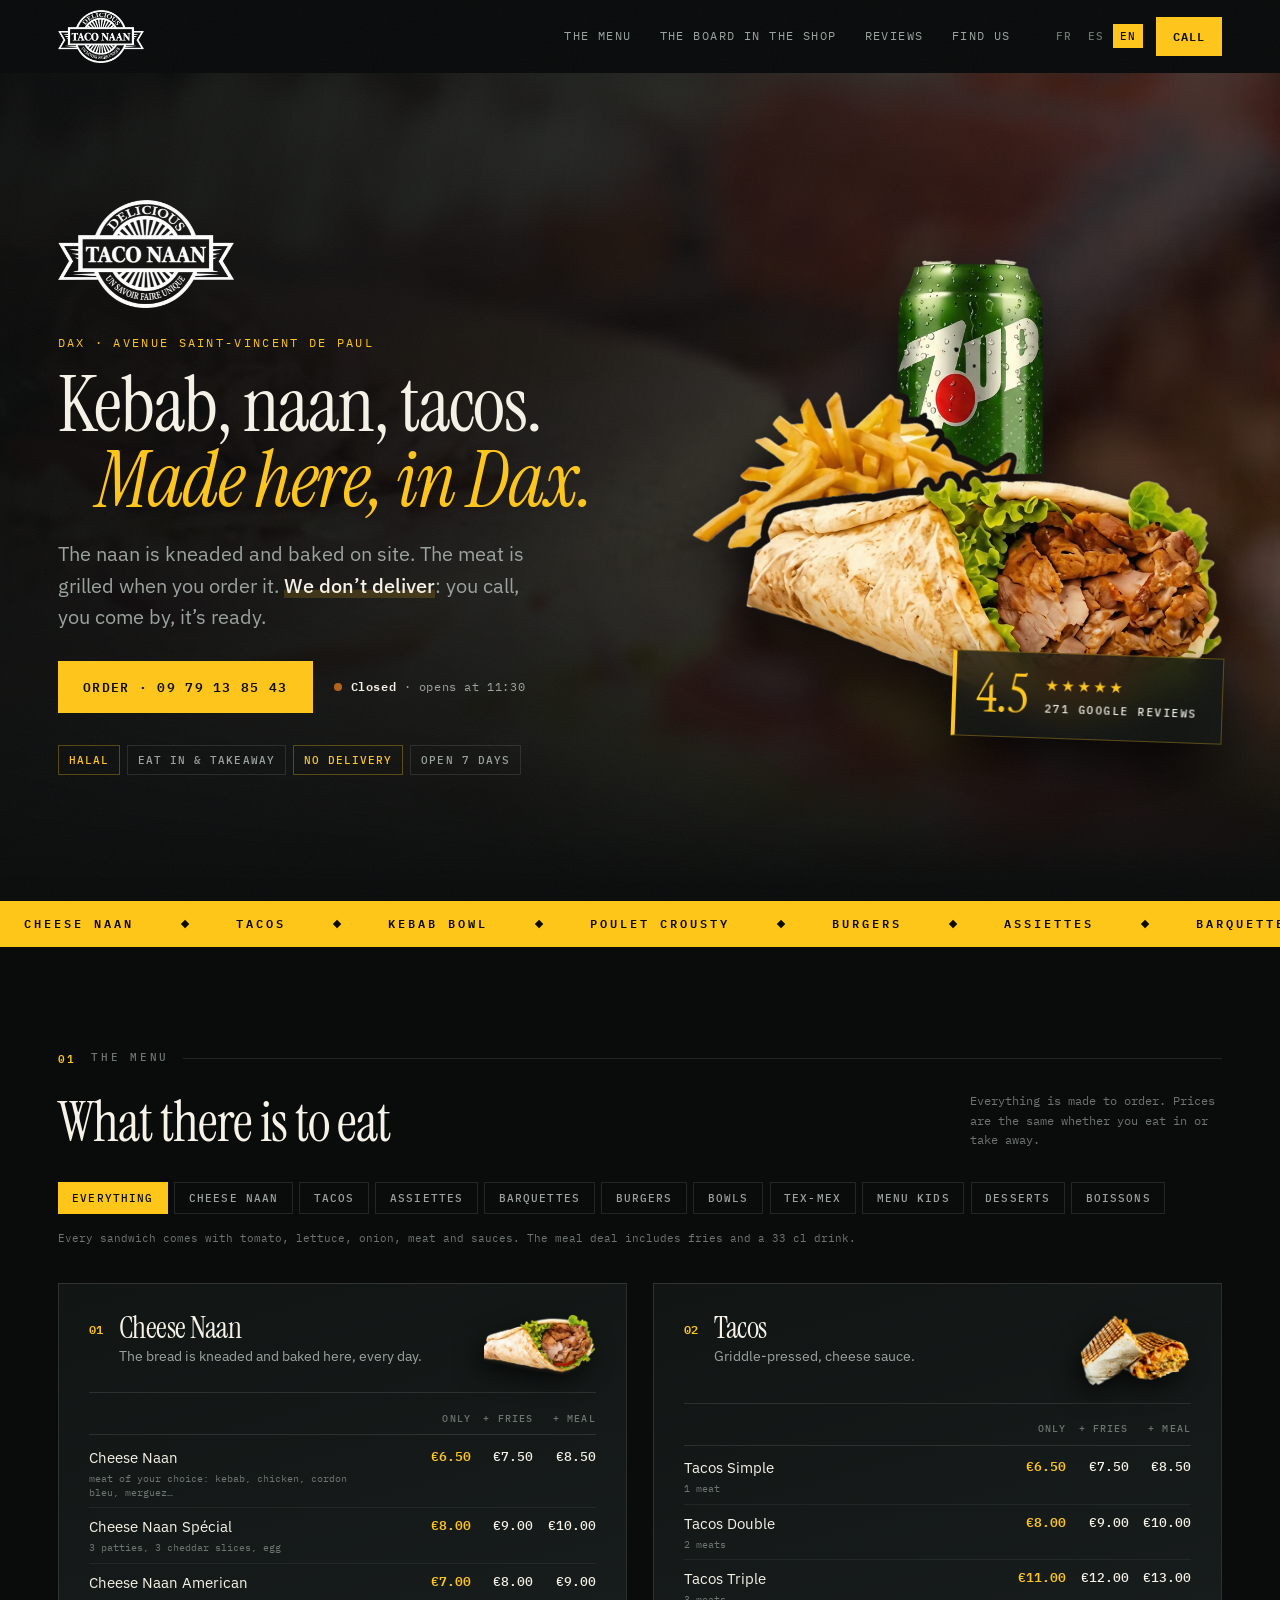
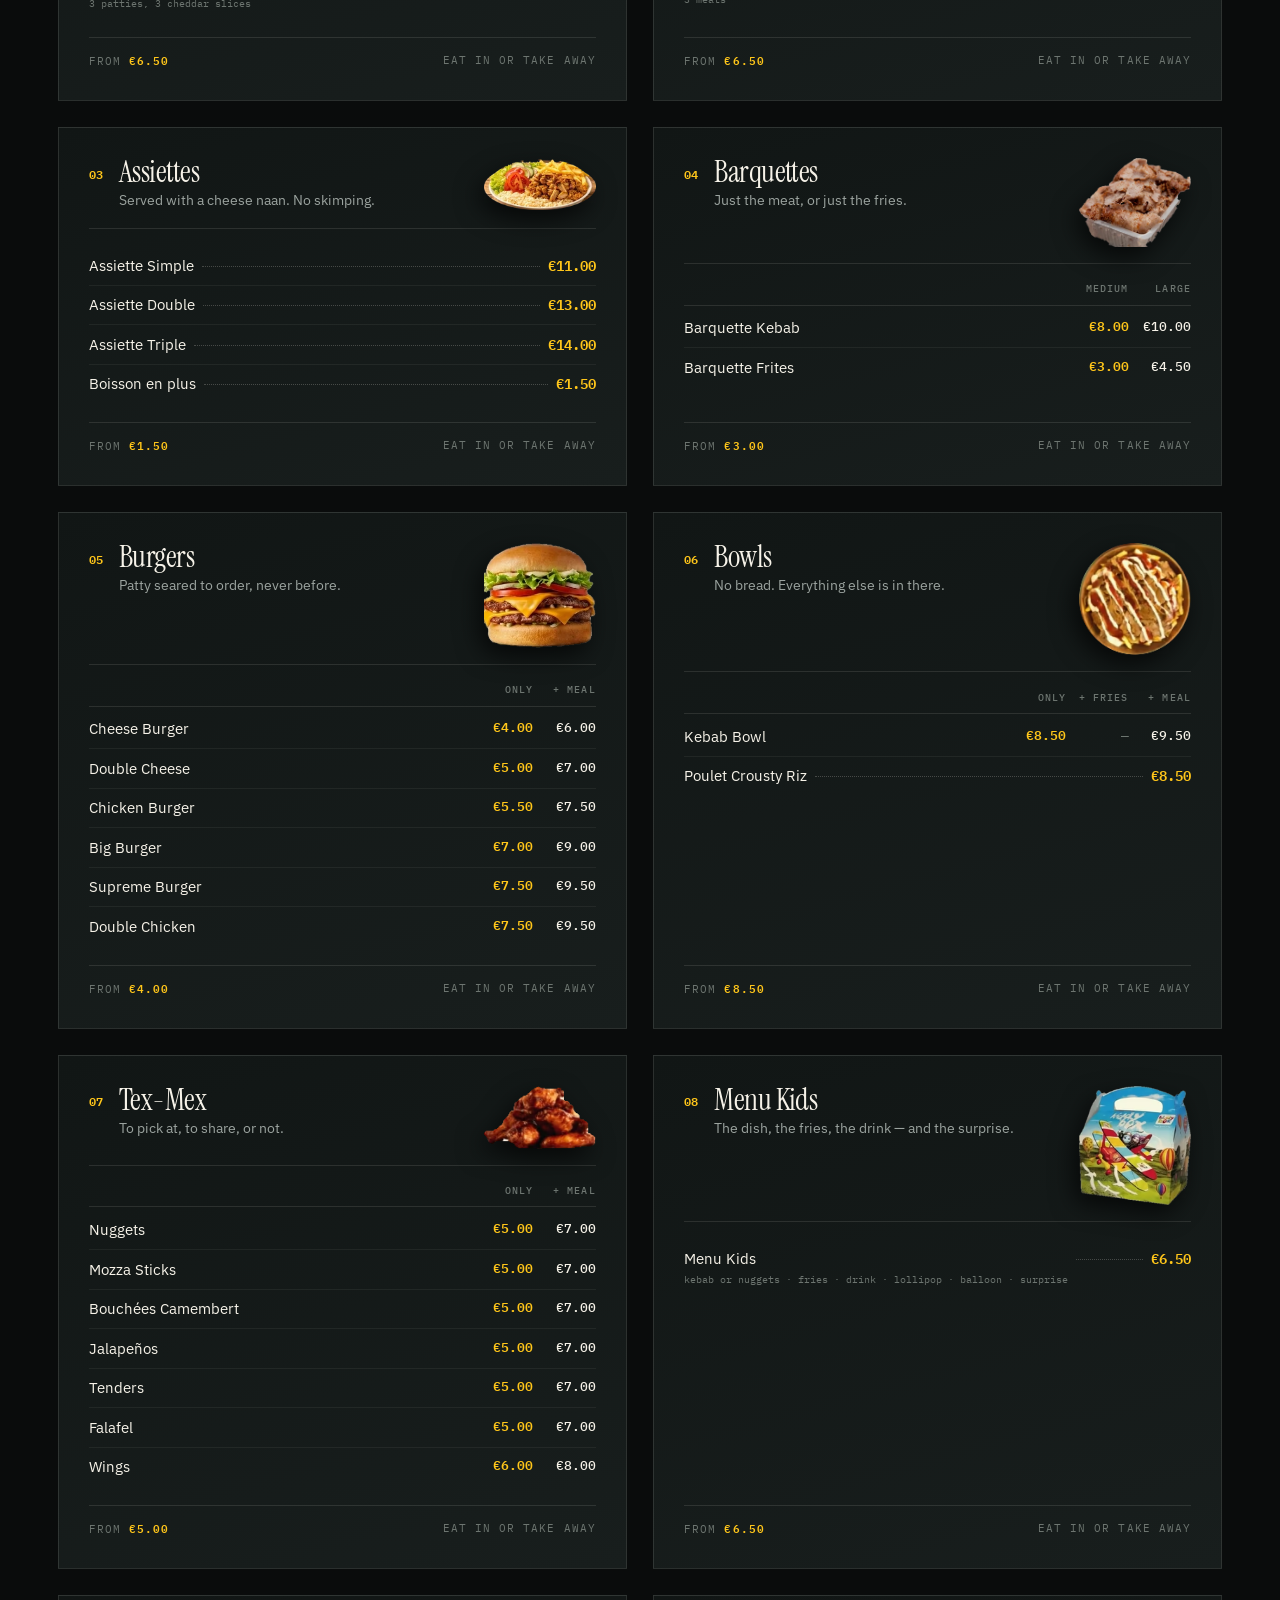
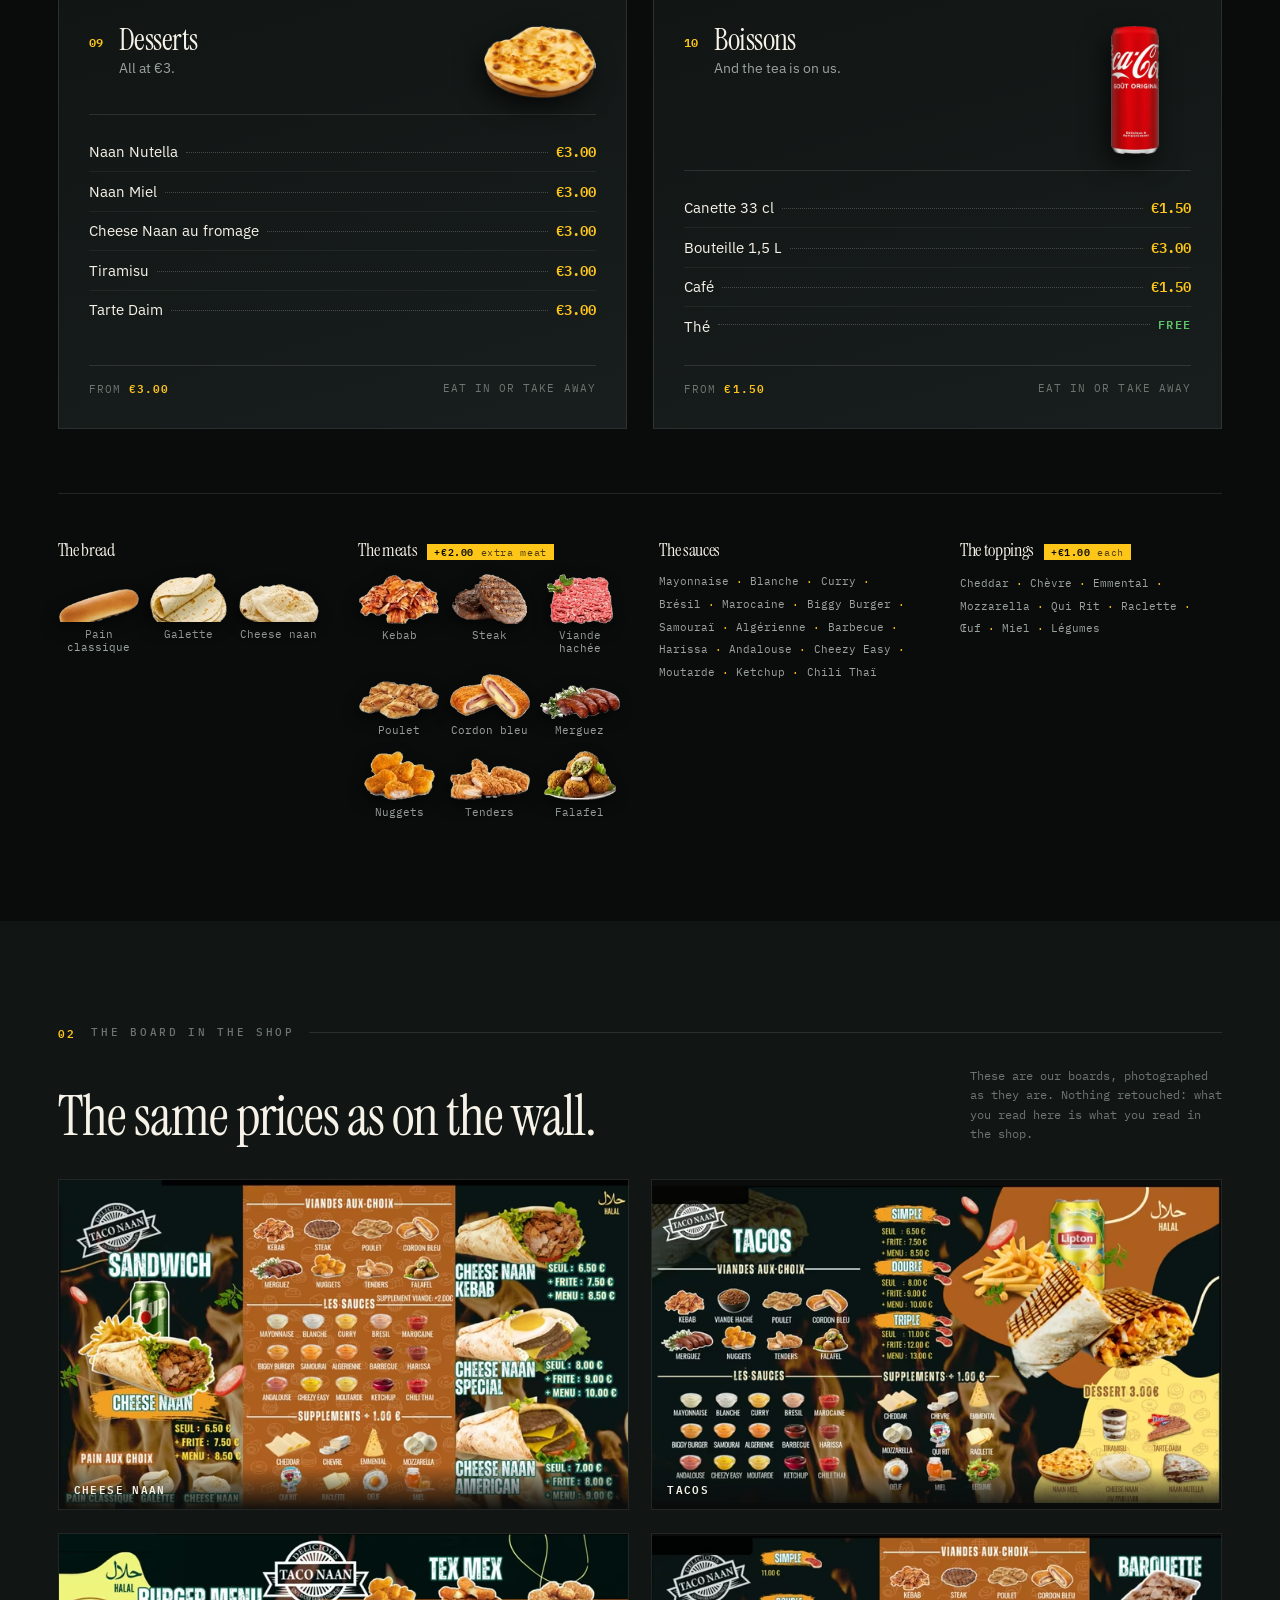
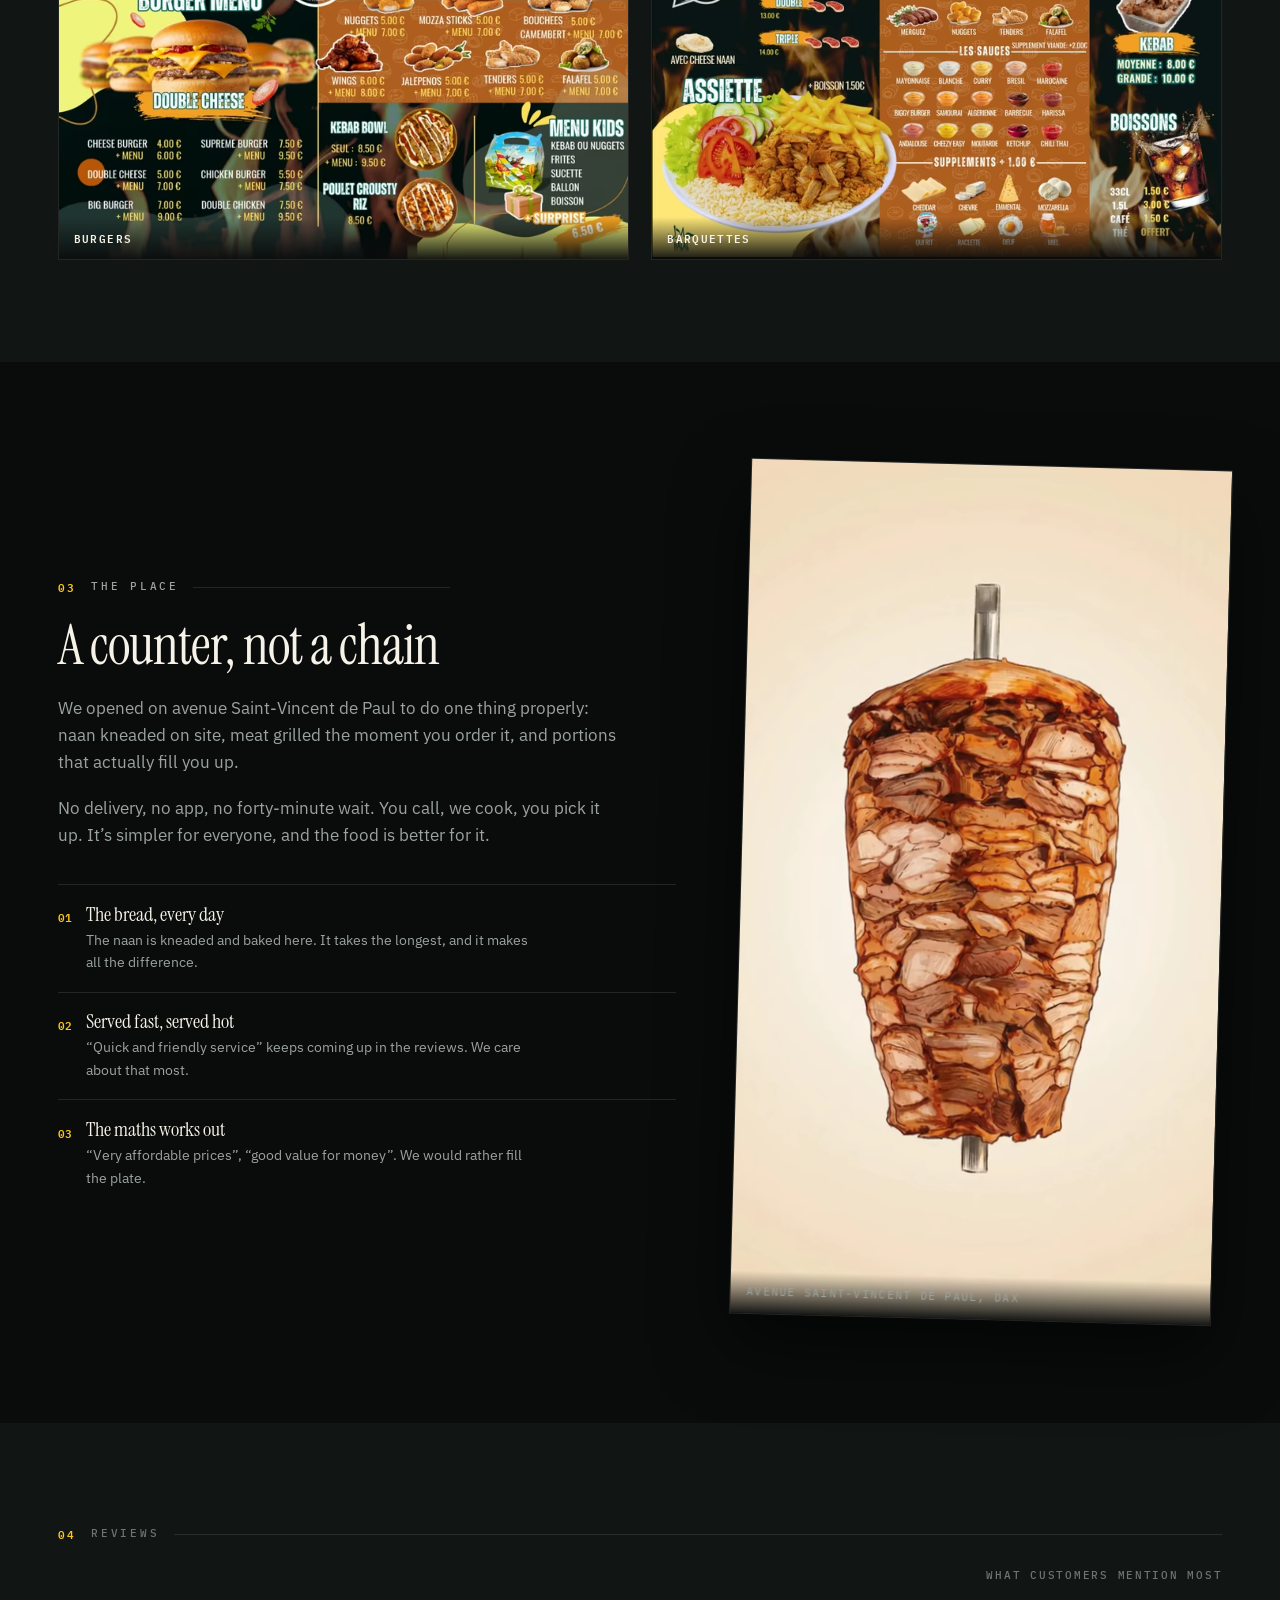
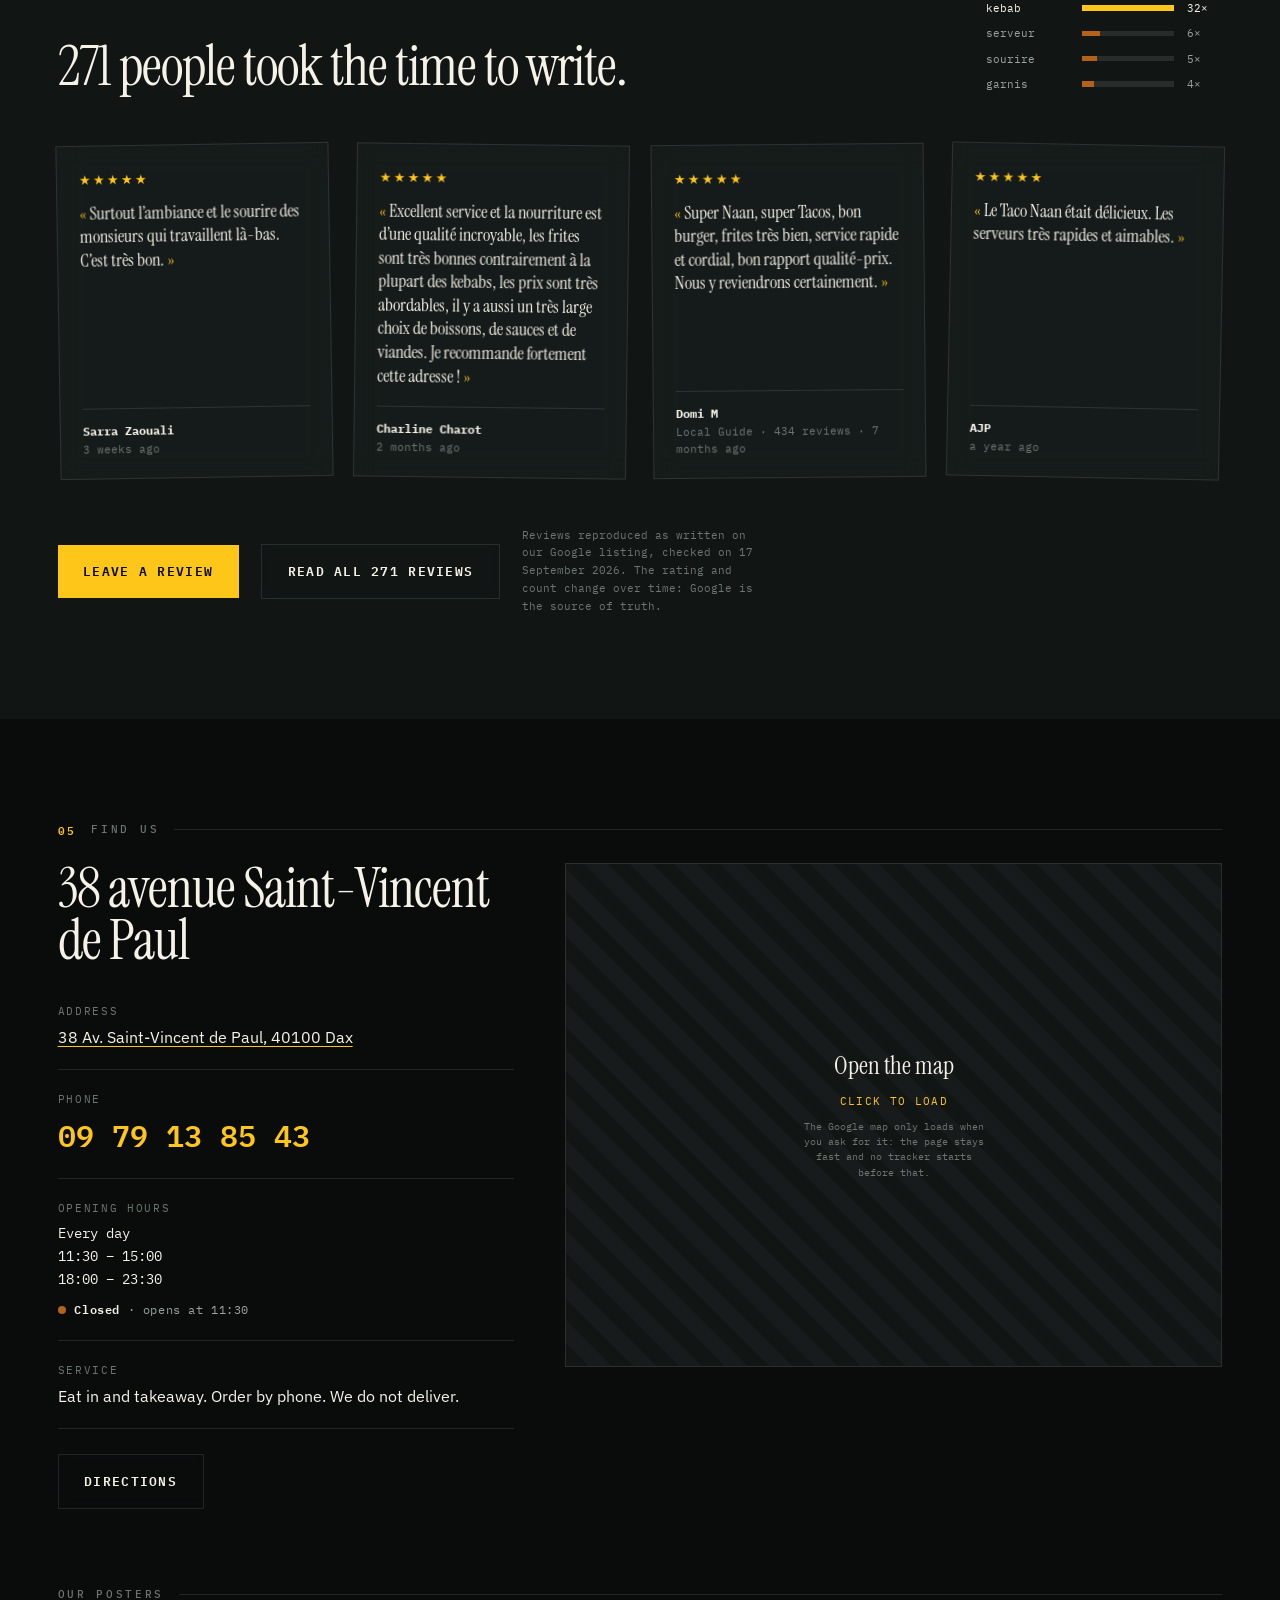
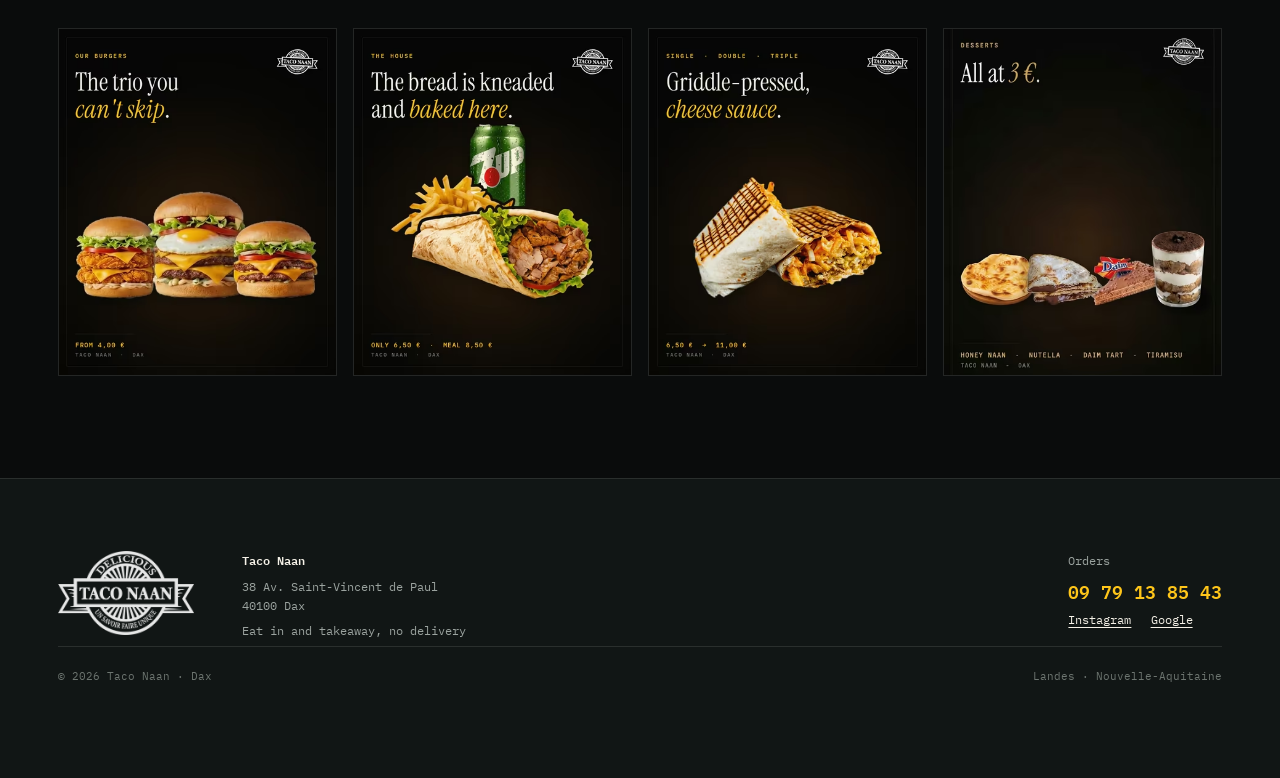
==== commit 9fa7285a: "Fichiers de données pour le tableau de bord + rendu du site - data/menu.js converti en JSON pur (con" ====
--- a/index.html
+++ b/index.html
@@ -28,7 +28,7 @@
 <link rel="preconnect" href="https://fonts.gstatic.com" crossorigin>
 <link rel="preload" as="image" href="assets/img/logo-white-320.webp" fetchpriority="high">
 <link href="https://fonts.googleapis.com/css2?family=IBM+Plex+Mono:wght@400;500;600&family=IBM+Plex+Sans:wght@400;500;600&family=Instrument+Serif:ital@0;1&display=swap" rel="stylesheet">
-<link rel="stylesheet" href="assets/css/site.css?v=16">
+<link rel="stylesheet" href="assets/css/site.css?v=18">
 
 <!-- Fiche établissement pour Google.
 
@@ -37,6 +37,7 @@
      l'affichage enrichi. La note 4,5 est affichée visuellement, sourcée, avec
      un lien vers la fiche Google — l'effet de confiance est le même, sans le
      risque. -->
+<!-- LDJSON:START -->
 <script type="application/ld+json">
 {
   "@context": "https://schema.org",
@@ -72,10 +73,14 @@
   "publicAccess": true
 }
 </script>
+<!-- LDJSON:END -->
 </head>
 
 <body>
 <a class="skip" href="#top" data-i18n="skip">Aller au contenu</a>
+
+<!-- Fermeture exceptionnelle : rempli par assets/js/site.js depuis data/hours.js -->
+<div class="notice" data-notice role="status" hidden></div>
 
 <!-- ======================================================= barre supérieure -->
 <header class="topbar" data-stuck="false">
@@ -86,6 +91,7 @@
   </a>
 
   <nav class="topbar__nav" aria-label="Navigation">
+    <a href="#offres"  data-i18n="offres.eyebrow" data-offers-link hidden>En ce moment</a>
     <a href="#carte"   data-i18n="nav.carte">La carte</a>
     <a href="#panneaux" data-i18n="boards.eyebrow">La carte au comptoir</a>
     <a href="#avis"    data-i18n="nav.avis">Les avis</a>
@@ -161,7 +167,7 @@
           <li data-strong>Halal</li>
           <li data-i18n="fact.1">Sur place &amp; à emporter</li>
           <li data-strong data-i18n="fact.3">Pas de livraison</li>
-          <li data-i18n="fact.4">Ouvert 7j/7</li>
+          <li data-i18n="fact.4" data-open7>Ouvert 7j/7</li>
         </ul>
       </div>
 
@@ -188,6 +194,17 @@
           </span>
         </a>
       </div>
+    </div>
+  </section>
+
+  <!-- ============================================================== les offres -->
+  <!-- Rempli par assets/js/site.js depuis data/offers.js. Masquée tant qu'aucune
+       offre n'est en cours. -->
+  <section class="offres section-pad" id="offres" hidden>
+    <div class="wrap">
+      <p class="eyebrow"><b>★</b> <span data-i18n="offres.eyebrow">En ce moment</span></p>
+      <h2 class="offres__title" data-i18n="offres.h2">Les offres du moment</h2>
+      <div class="offres__grid"></div>
     </div>
   </section>
 
@@ -367,7 +384,7 @@
             <div class="info-row">
               <dt data-i18n="venir.hours">Horaires</dt>
               <dd>
-                <span class="hours" data-i18n-html="venir.hours.v">
+                <span class="hours" data-hours>
                   Tous les jours<span>11:30 – 15:00</span><span>18:00 – 23:30</span>
                 </span>
                 <span class="status" data-status></span>
@@ -455,14 +472,17 @@
   <img alt="">
 </dialog>
 
-<script src="assets/img/manifest.js?v=16"></script>
-<script src="assets/img/extras.js?v=16"></script>
-<script src="assets/img/photos.js?v=16"></script>
-<script src="assets/img/cutouts.js?v=16"></script>
-<script src="assets/img/boards.js?v=16"></script>
-<script src="assets/img/posters.js?v=16"></script>
-<script src="data/menu.js?v=16"></script>
-<script src="data/reviews.js?v=16"></script>
-<script src="assets/js/site.js?v=16"></script>
+<script src="assets/img/manifest.js?v=18"></script>
+<script src="assets/img/extras.js?v=18"></script>
+<script src="assets/img/photos.js?v=18"></script>
+<script src="assets/img/cutouts.js?v=18"></script>
+<script src="assets/img/boards.js?v=18"></script>
+<script src="assets/img/posters.js?v=18"></script>
+<script src="assets/img/uploads.js"></script>
+<script src="data/menu.js"></script>
+<script src="data/offers.js"></script>
+<script src="data/hours.js"></script>
+<script src="data/reviews.js?v=18"></script>
+<script src="assets/js/site.js?v=18"></script>
 </body>
 </html>
--- a/assets/css/site.css
+++ b/assets/css/site.css
@@ -1121,6 +1121,98 @@
 .hours { display: block; font-family: var(--mono); font-size: .9rem; }
 .hours span { display: block; }
 .info-row dd .status { margin-top: .6rem; }
+
+/* Horaires qui diffèrent d'un jour à l'autre : un groupe par série de jours. */
+.hours__group { margin-top: .75rem; }
+.hours__group:first-child { margin-top: 0; }
+.hours__group b { display: block; font-weight: 500; color: var(--cream); }
+
+/* ------------------------------------------- fermeture exceptionnelle */
+
+.notice {
+  display: flex;
+  align-items: center;
+  justify-content: center;
+  gap: .75rem;
+  padding: .65rem var(--gutter);
+  background: var(--yellow);
+  color: var(--void);
+  font-family: var(--mono);
+  font-size: .78rem;
+  line-height: 1.45;
+  letter-spacing: .03em;
+}
+.notice[hidden] { display: none; }
+.notice p { margin: 0; text-align: center; }
+.notice b { font-weight: 600; letter-spacing: .1em; text-transform: uppercase; }
+.notice__close {
+  flex: none;
+  width: 2.75rem;
+  height: 2.75rem;
+  margin: -.7rem -.9rem -.7rem 0;
+  border: 0;
+  background: transparent;
+  color: inherit;
+  font: inherit;
+  font-size: 1.5rem;
+  line-height: 1;
+  cursor: pointer;
+}
+.notice__close:focus-visible { outline-color: var(--void); }
+
+/* ------------------------------------------------------------- les offres */
+
+.offres[hidden] { display: none; }
+.offres__title { margin-bottom: clamp(1.4rem, 3vw, 2.2rem); }
+.offres__grid {
+  display: grid;
+  gap: clamp(1rem, 2vw, 1.6rem);
+  grid-template-columns: repeat(auto-fit, minmax(min(100%, 22rem), 1fr));
+}
+
+/* Une offre = une carte, comme la carte du menu, mais coiffée d'un filet
+   jaune plein : c'est la seule chose de la page qui crie un peu. */
+.deal {
+  display: flex;
+  flex-direction: column;
+  background: linear-gradient(165deg, var(--coal), var(--slate));
+  border: 1px solid var(--line-warm);
+  border-top: 3px solid var(--yellow);
+  overflow: hidden;
+}
+/* Sans photo, la carte prend la hauteur de son texte au lieu de s'étirer
+   jusqu'à celle de sa voisine. */
+.deal--plain { align-self: start; }
+.deal__media { aspect-ratio: 16 / 10; overflow: hidden; background: var(--void); }
+.deal__media picture,
+.deal__media img { display: block; width: 100%; height: 100%; }
+.deal__media img { object-fit: cover; transition: transform .6s var(--ease); }
+.deal:hover .deal__media img { transform: scale(1.04); }
+.deal__body {
+  display: flex;
+  flex: 1;
+  flex-direction: column;
+  gap: .55rem;
+  padding: clamp(1.2rem, 2.4vw, 1.8rem);
+}
+.deal__until {
+  margin: 0;
+  font-family: var(--mono);
+  font-size: .7rem;
+  letter-spacing: .2em;
+  text-transform: uppercase;
+  color: var(--yellow);
+}
+.deal h3 { font-size: clamp(1.7rem, 1.2rem + 1.8vw, 2.4rem); }
+.deal__text { margin: 0; color: var(--mute); }
+.deal__price {
+  margin: auto 0 0;
+  padding-top: .6rem;
+  font-family: var(--serif);
+  font-size: clamp(2.4rem, 1.6rem + 2.4vw, 3.6rem);
+  line-height: 1;
+  color: var(--yellow);
+}
 
 .venir__route { margin-top: 1.6rem; }
 
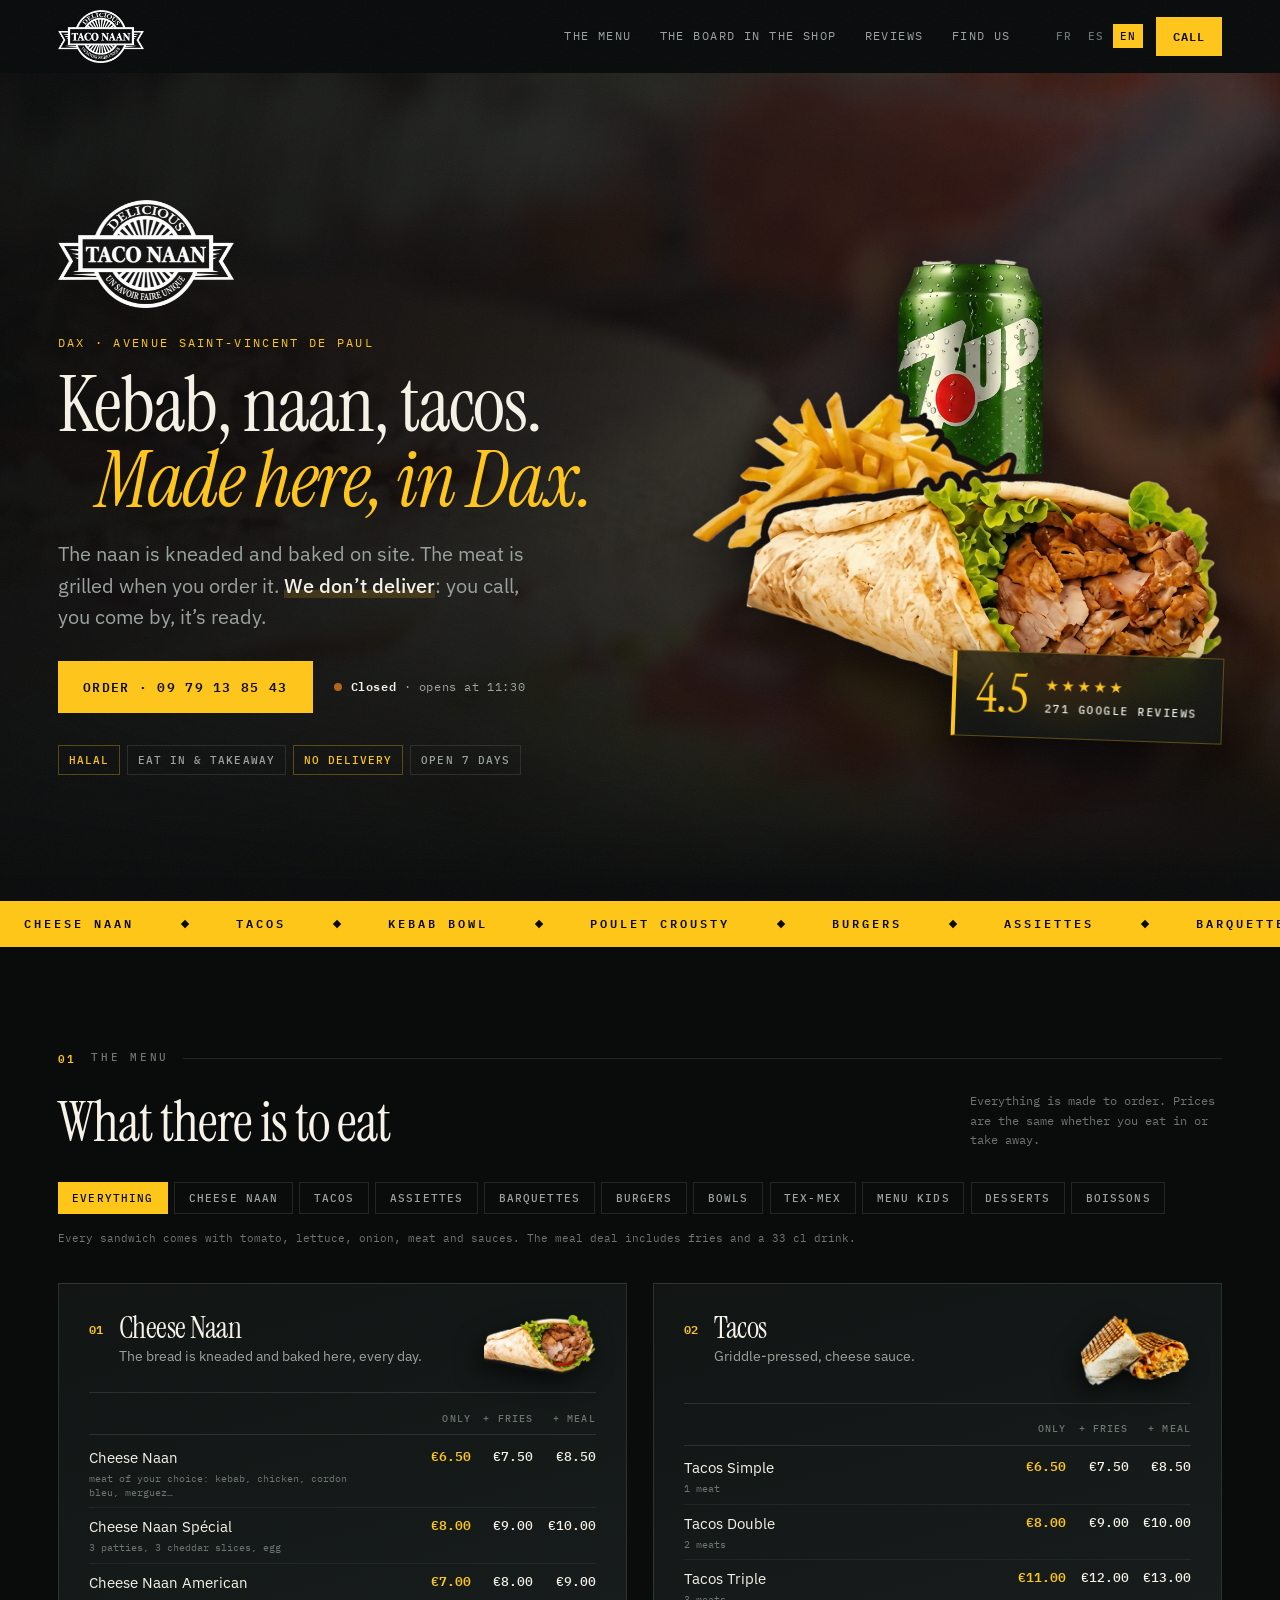
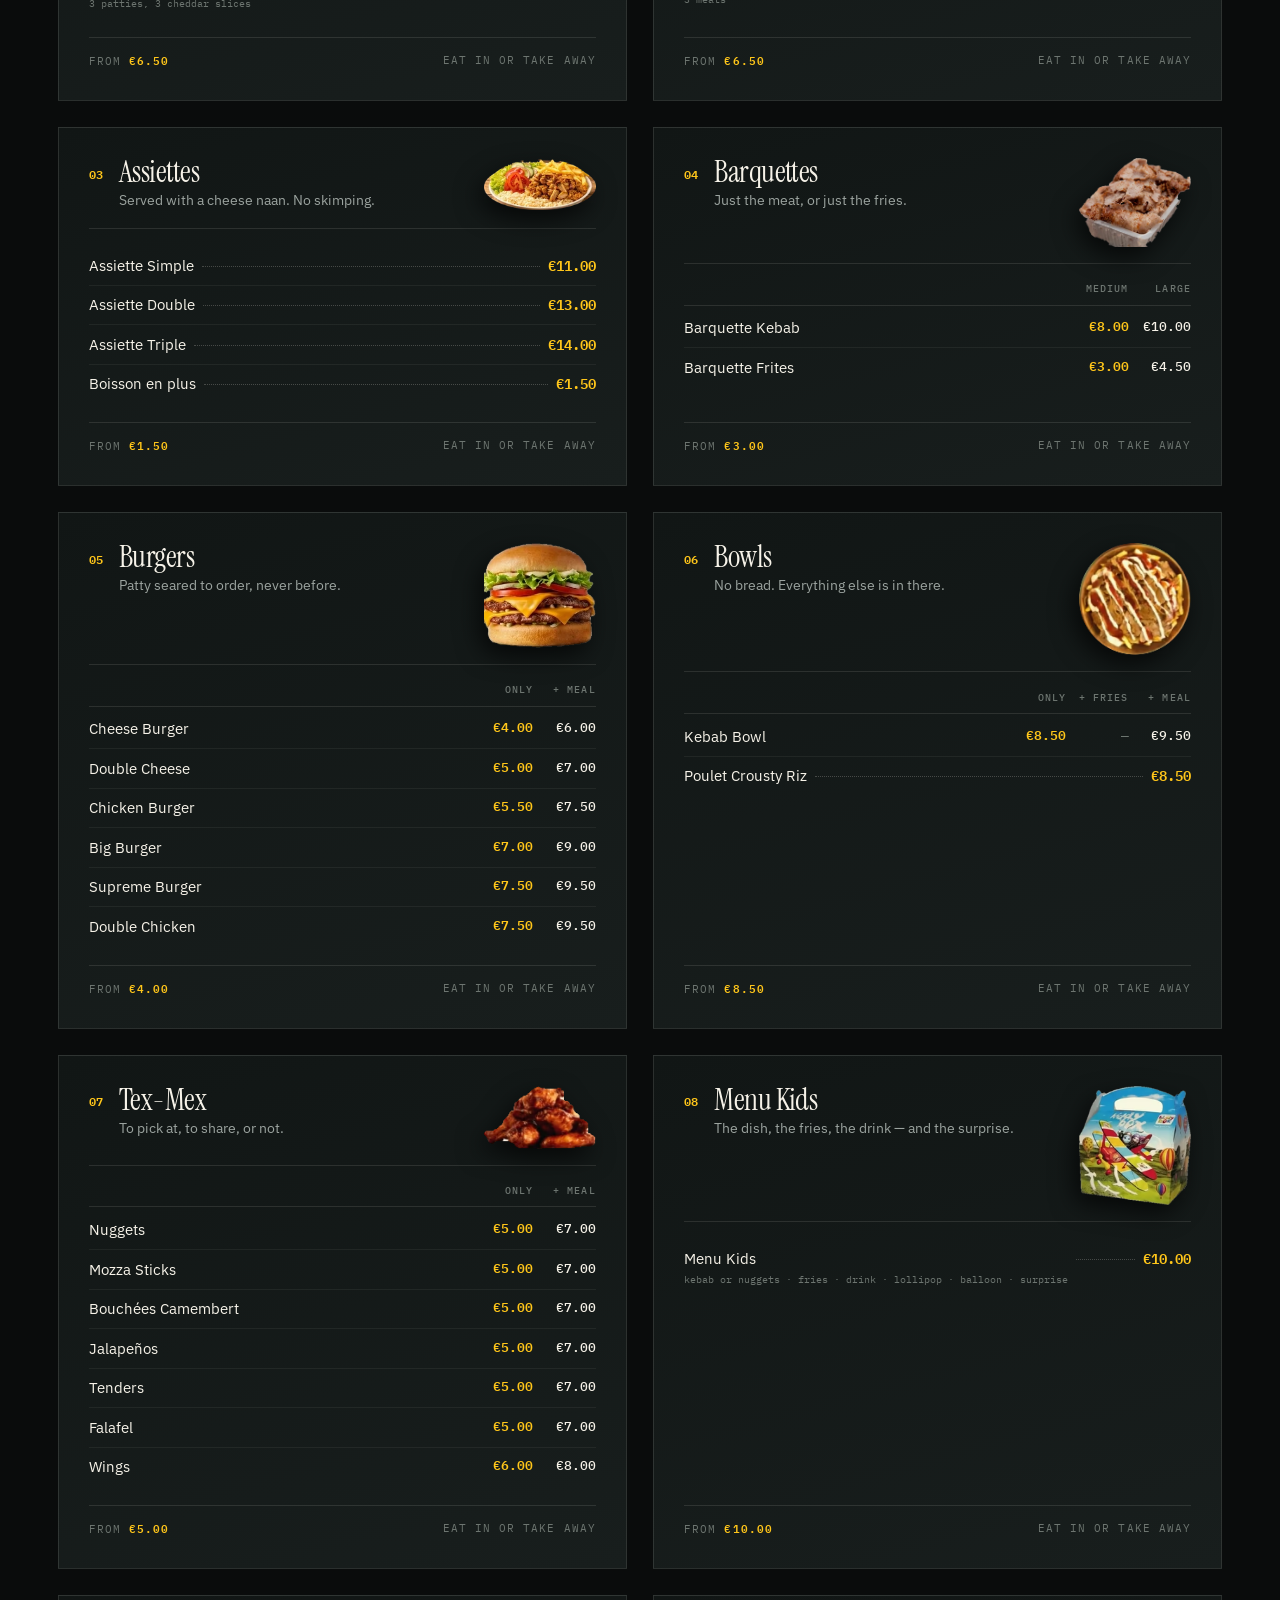
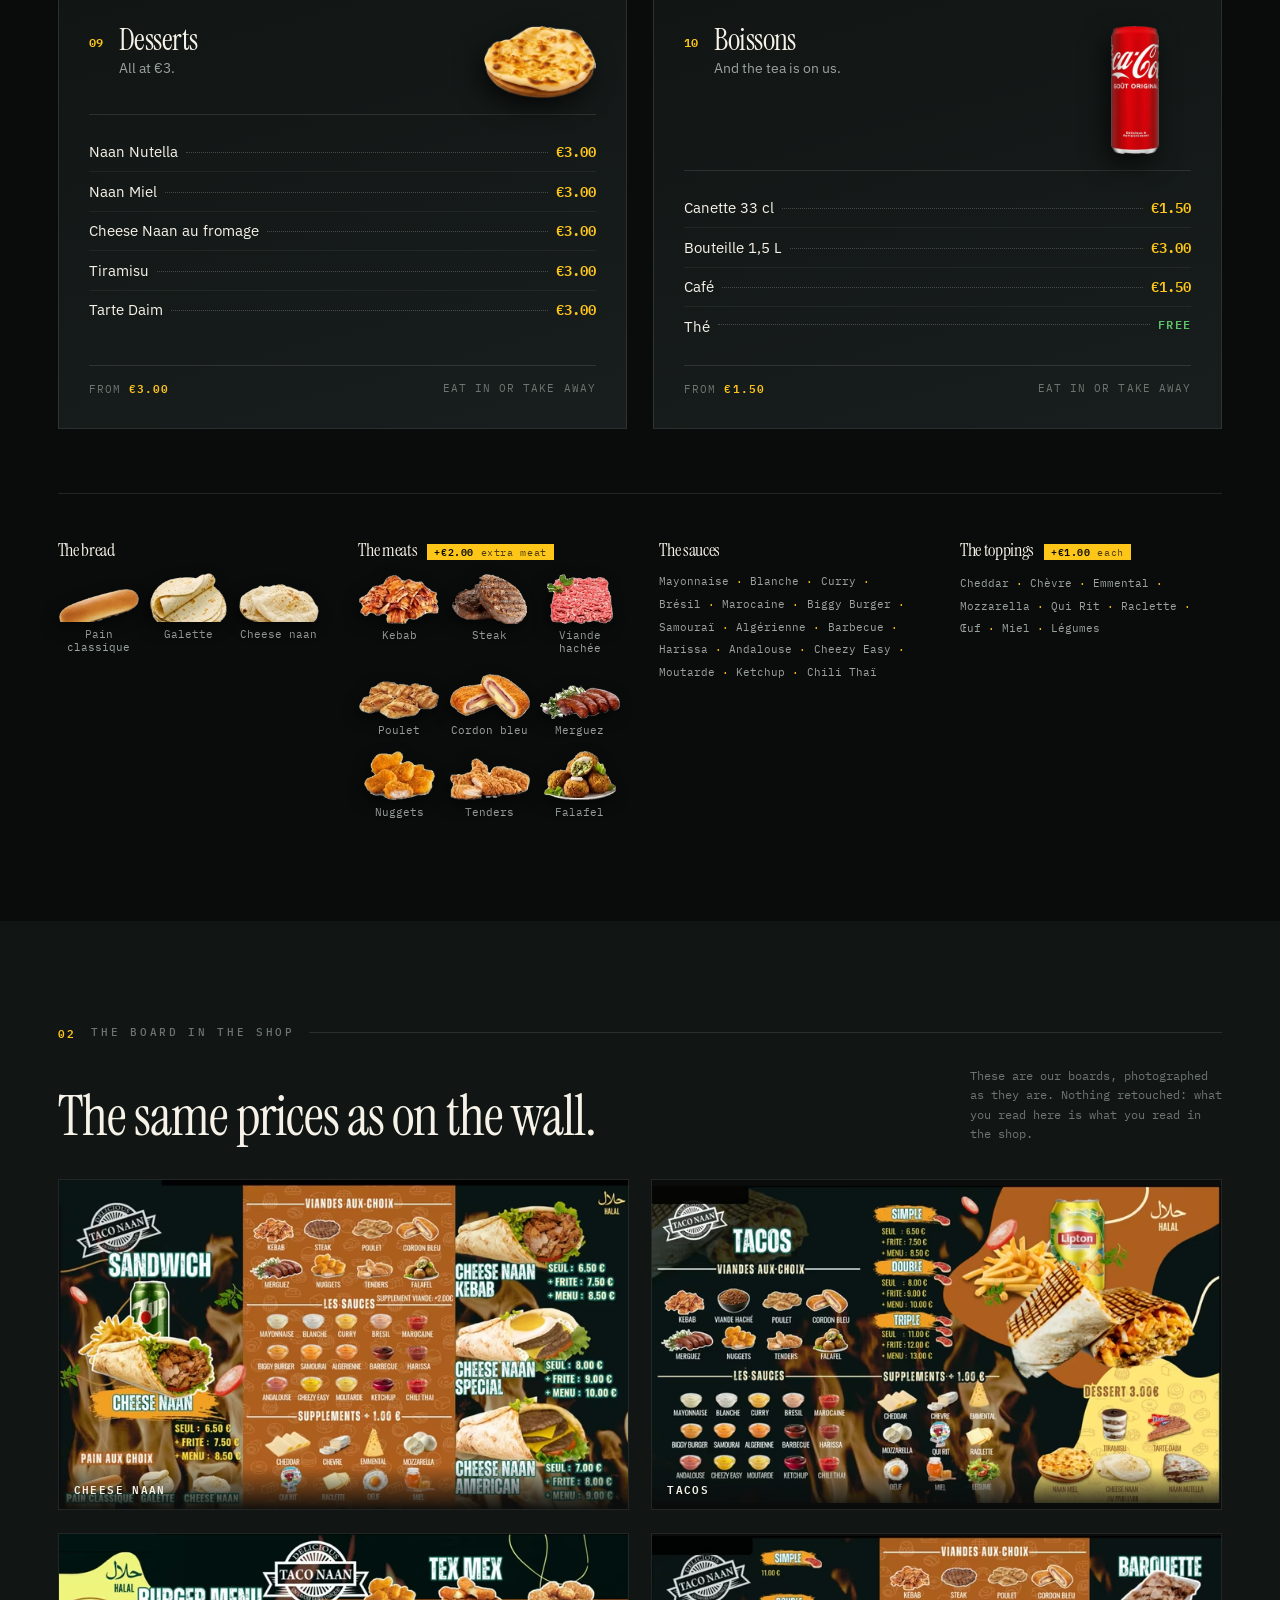
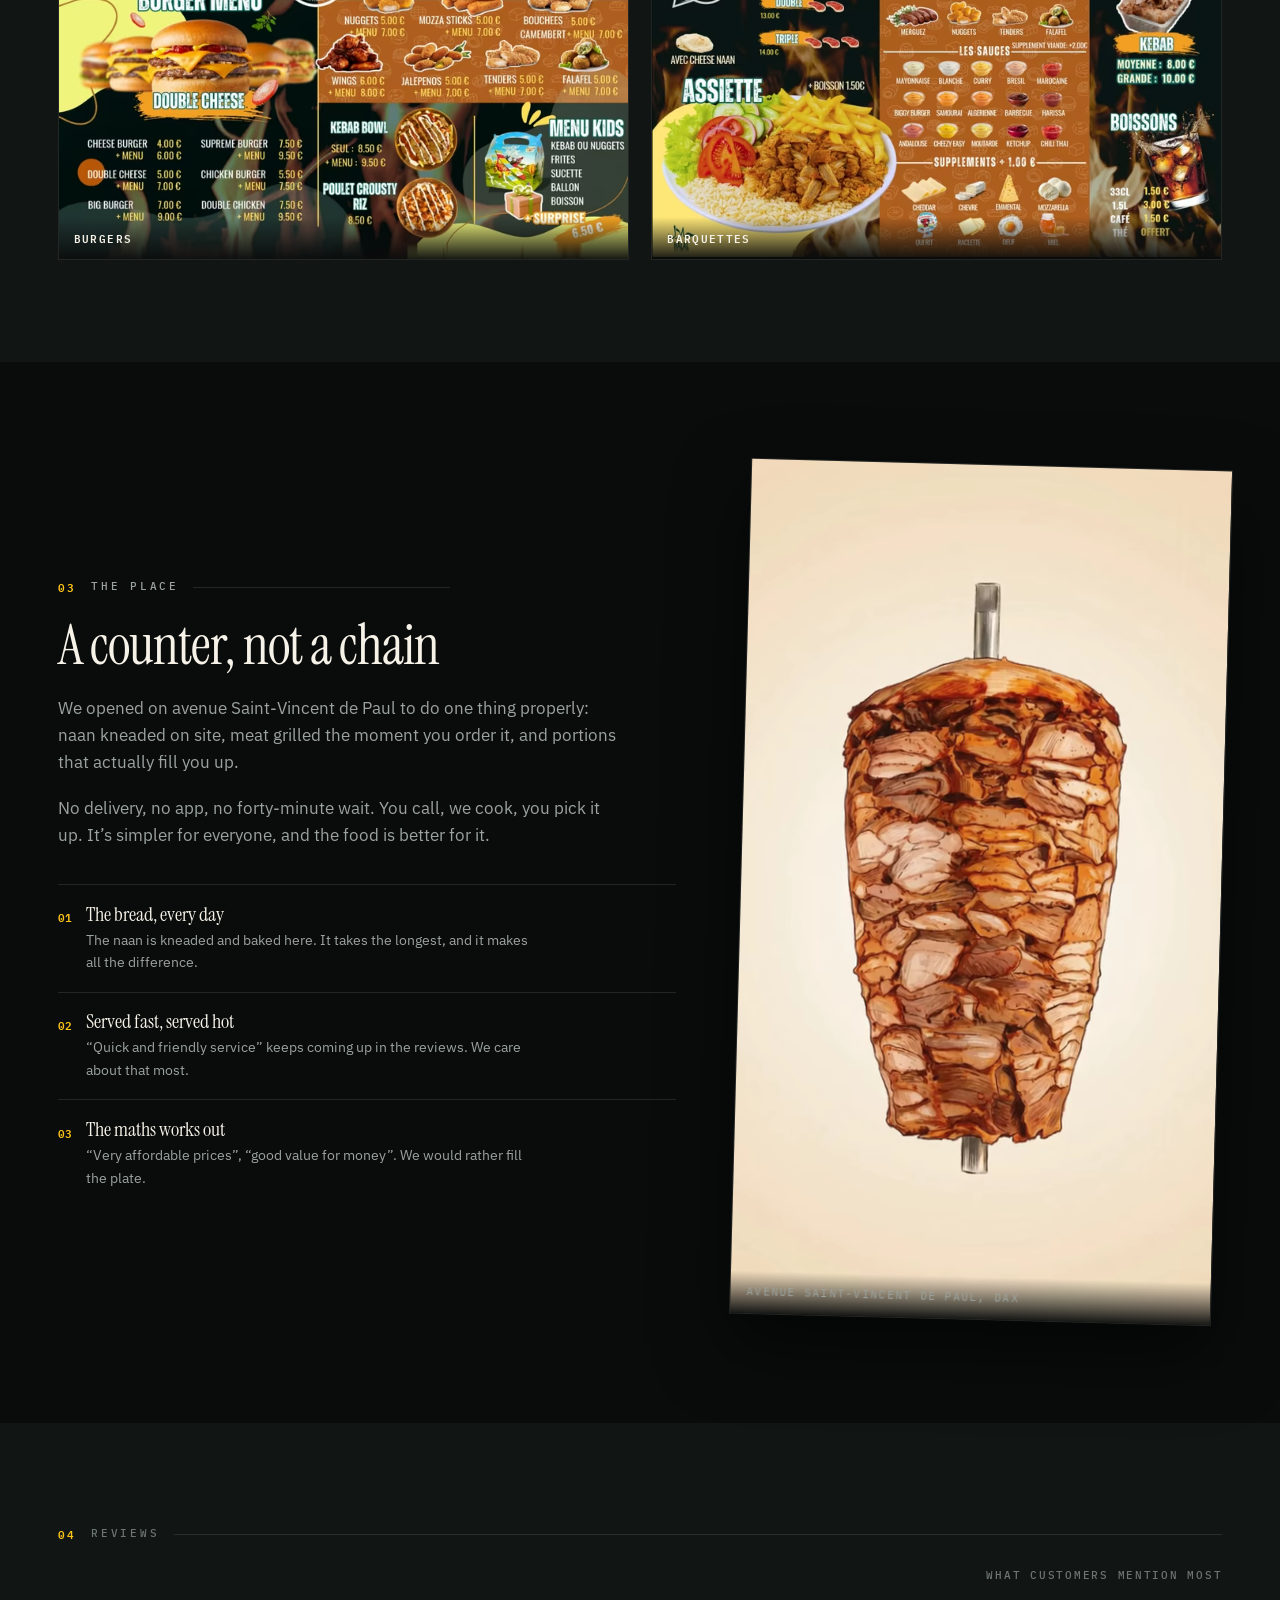
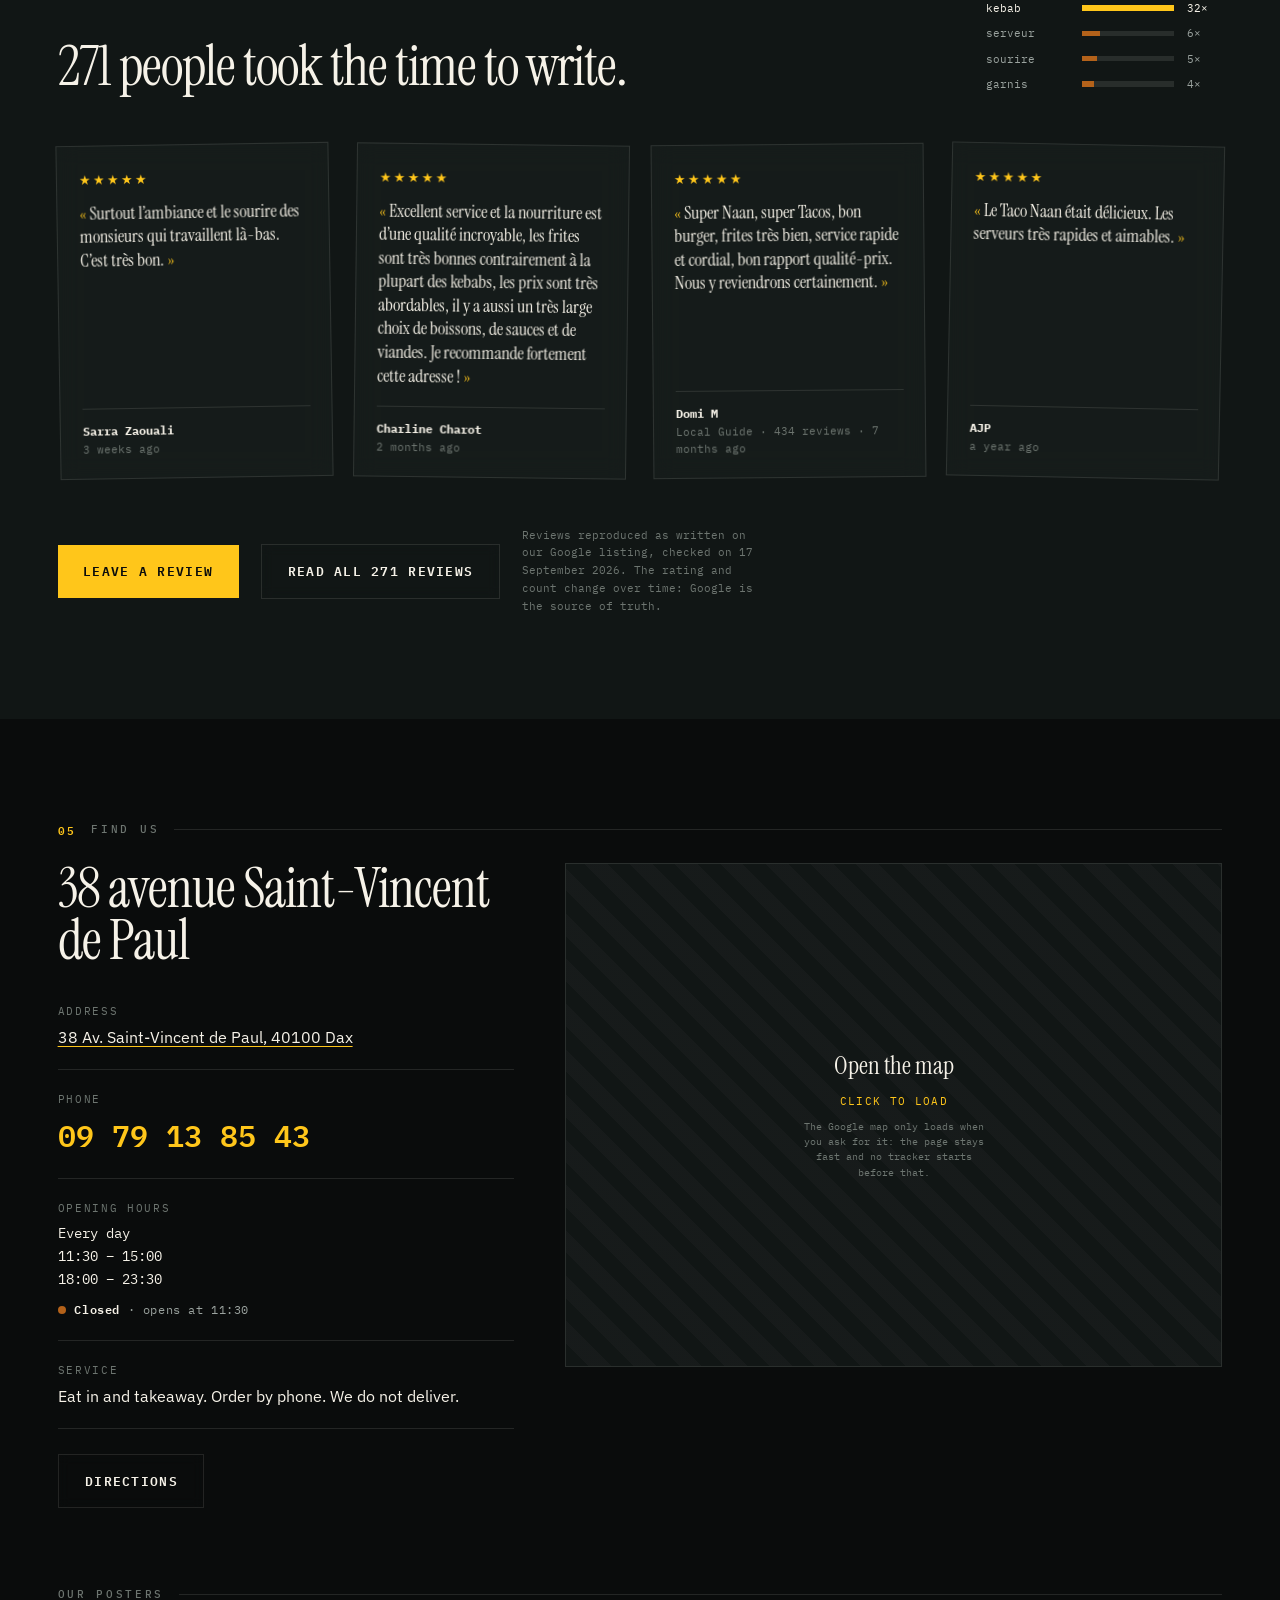
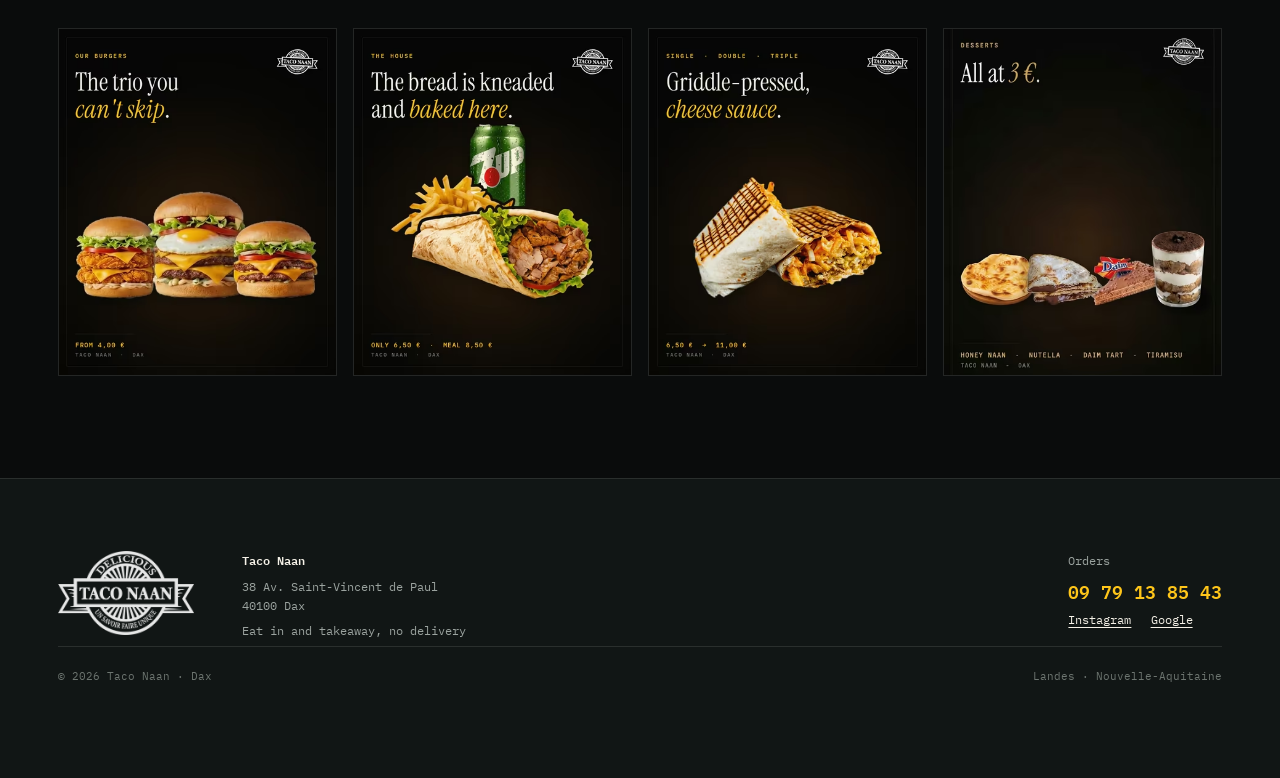
==== commit 6731b855: "Fermeture ajoutée : 4 octobre — via tableau de bord" ====
--- a/index.html
+++ b/index.html
@@ -62,12 +62,27 @@
   "hasMap": "https://www.google.com/maps/place/?cid=14156280289773585904",
   "sameAs": ["https://www.instagram.com/taco_naan_dax/"],
   "openingHoursSpecification": [
-    { "@type": "OpeningHoursSpecification",
-      "dayOfWeek": ["Monday","Tuesday","Wednesday","Thursday","Friday","Saturday","Sunday"],
-      "opens": "11:30", "closes": "15:00" },
-    { "@type": "OpeningHoursSpecification",
-      "dayOfWeek": ["Monday","Tuesday","Wednesday","Thursday","Friday","Saturday","Sunday"],
-      "opens": "18:00", "closes": "23:30" }
+    {
+      "@type": "OpeningHoursSpecification",
+      "dayOfWeek": ["Monday", "Tuesday", "Wednesday", "Thursday", "Friday", "Saturday", "Sunday"],
+      "opens": "11:30",
+      "closes": "15:00"
+    },
+    {
+      "@type": "OpeningHoursSpecification",
+      "dayOfWeek": ["Monday", "Tuesday", "Wednesday", "Thursday", "Friday", "Saturday", "Sunday"],
+      "opens": "18:00",
+      "closes": "23:30"
+    }
+  ],
+  "specialOpeningHoursSpecification": [
+    {
+      "@type": "OpeningHoursSpecification",
+      "validFrom": "2026-10-04",
+      "validThrough": "2026-10-04",
+      "opens": "00:00",
+      "closes": "00:00"
+    }
   ],
   "acceptsReservations": false,
   "publicAccess": true
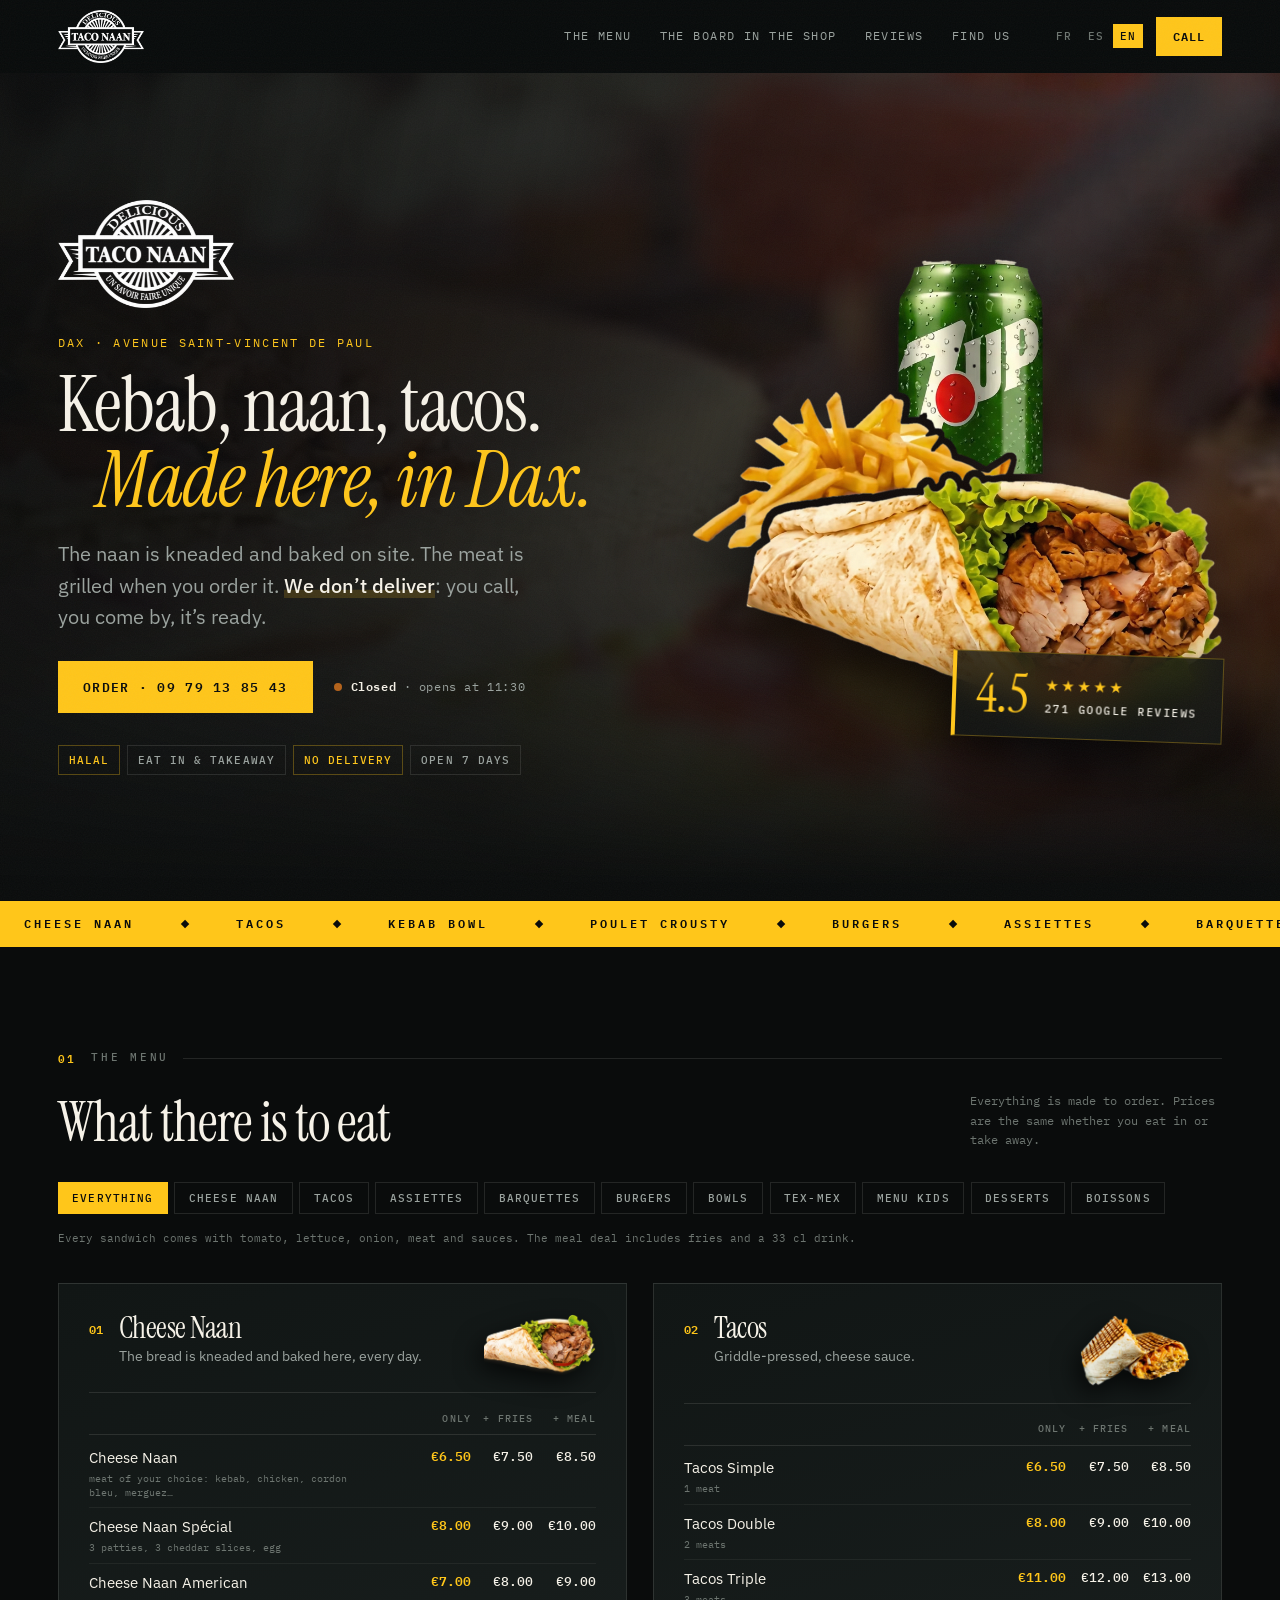
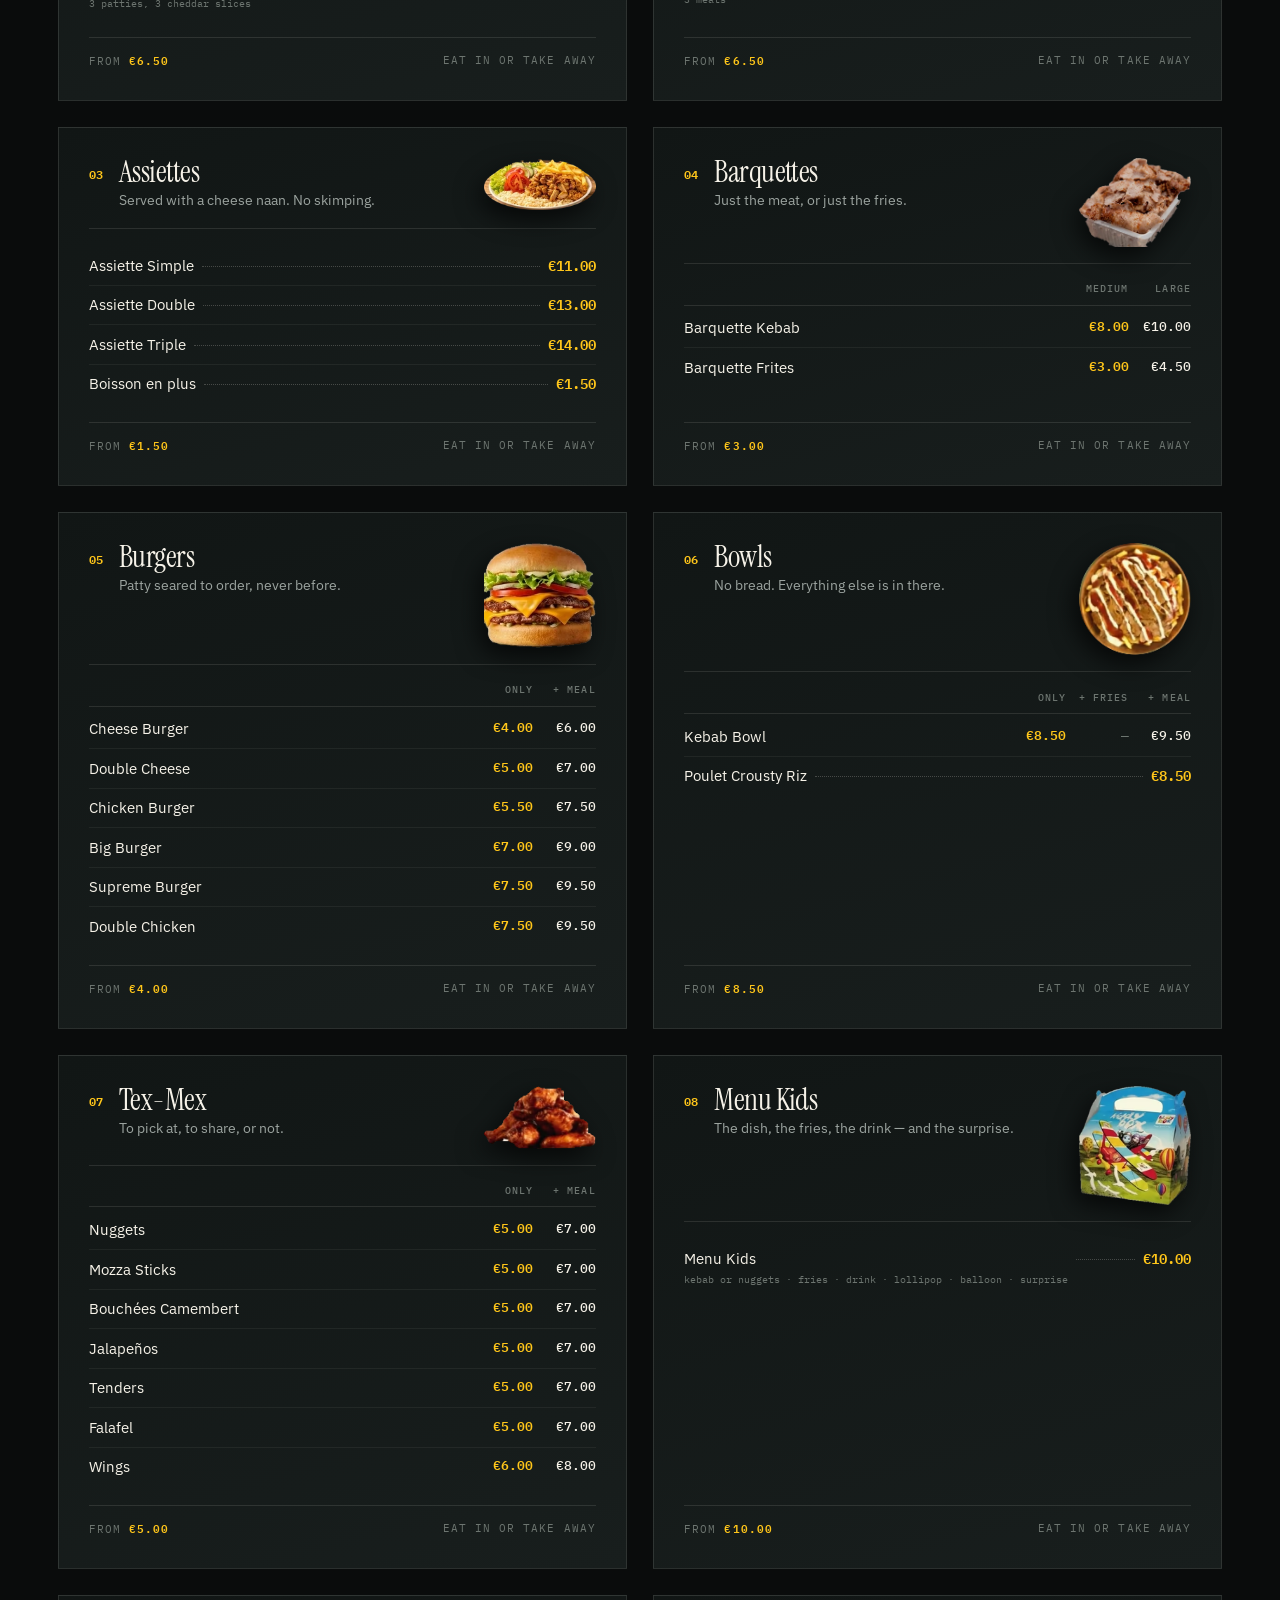
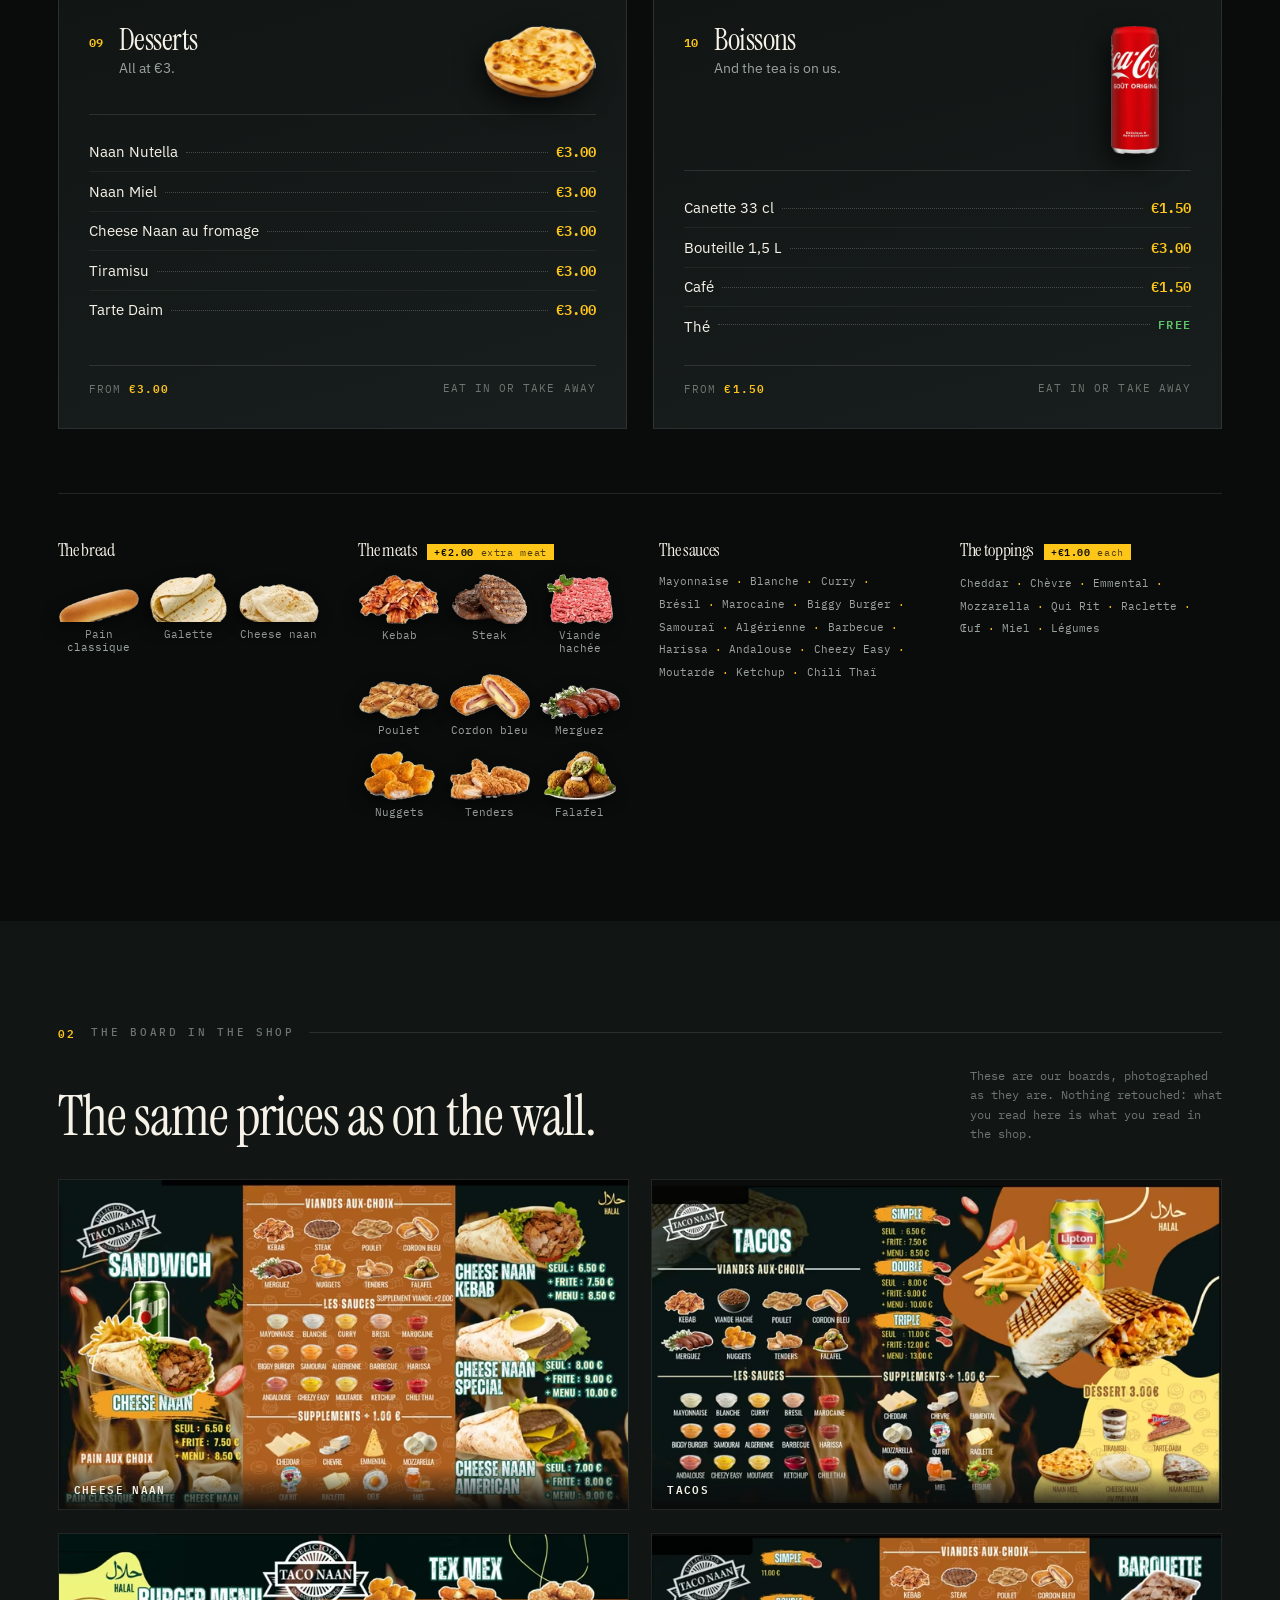
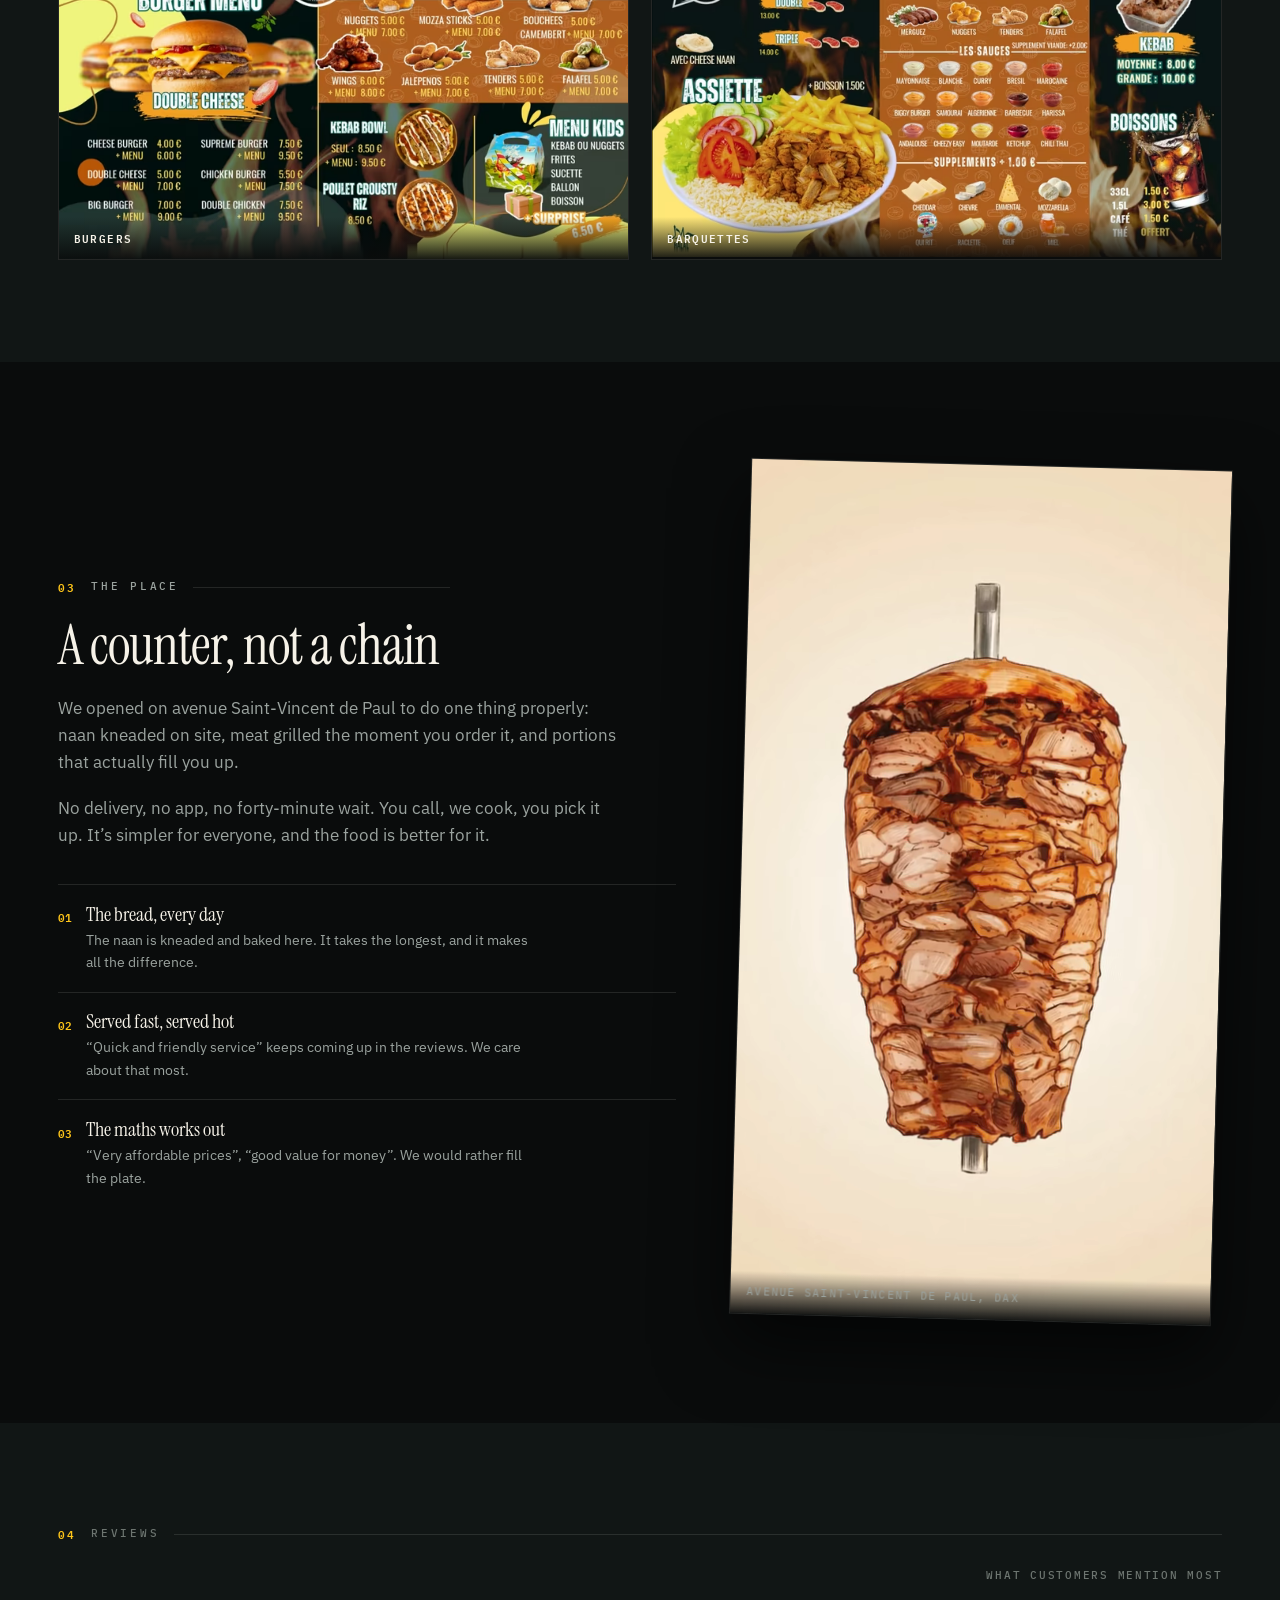
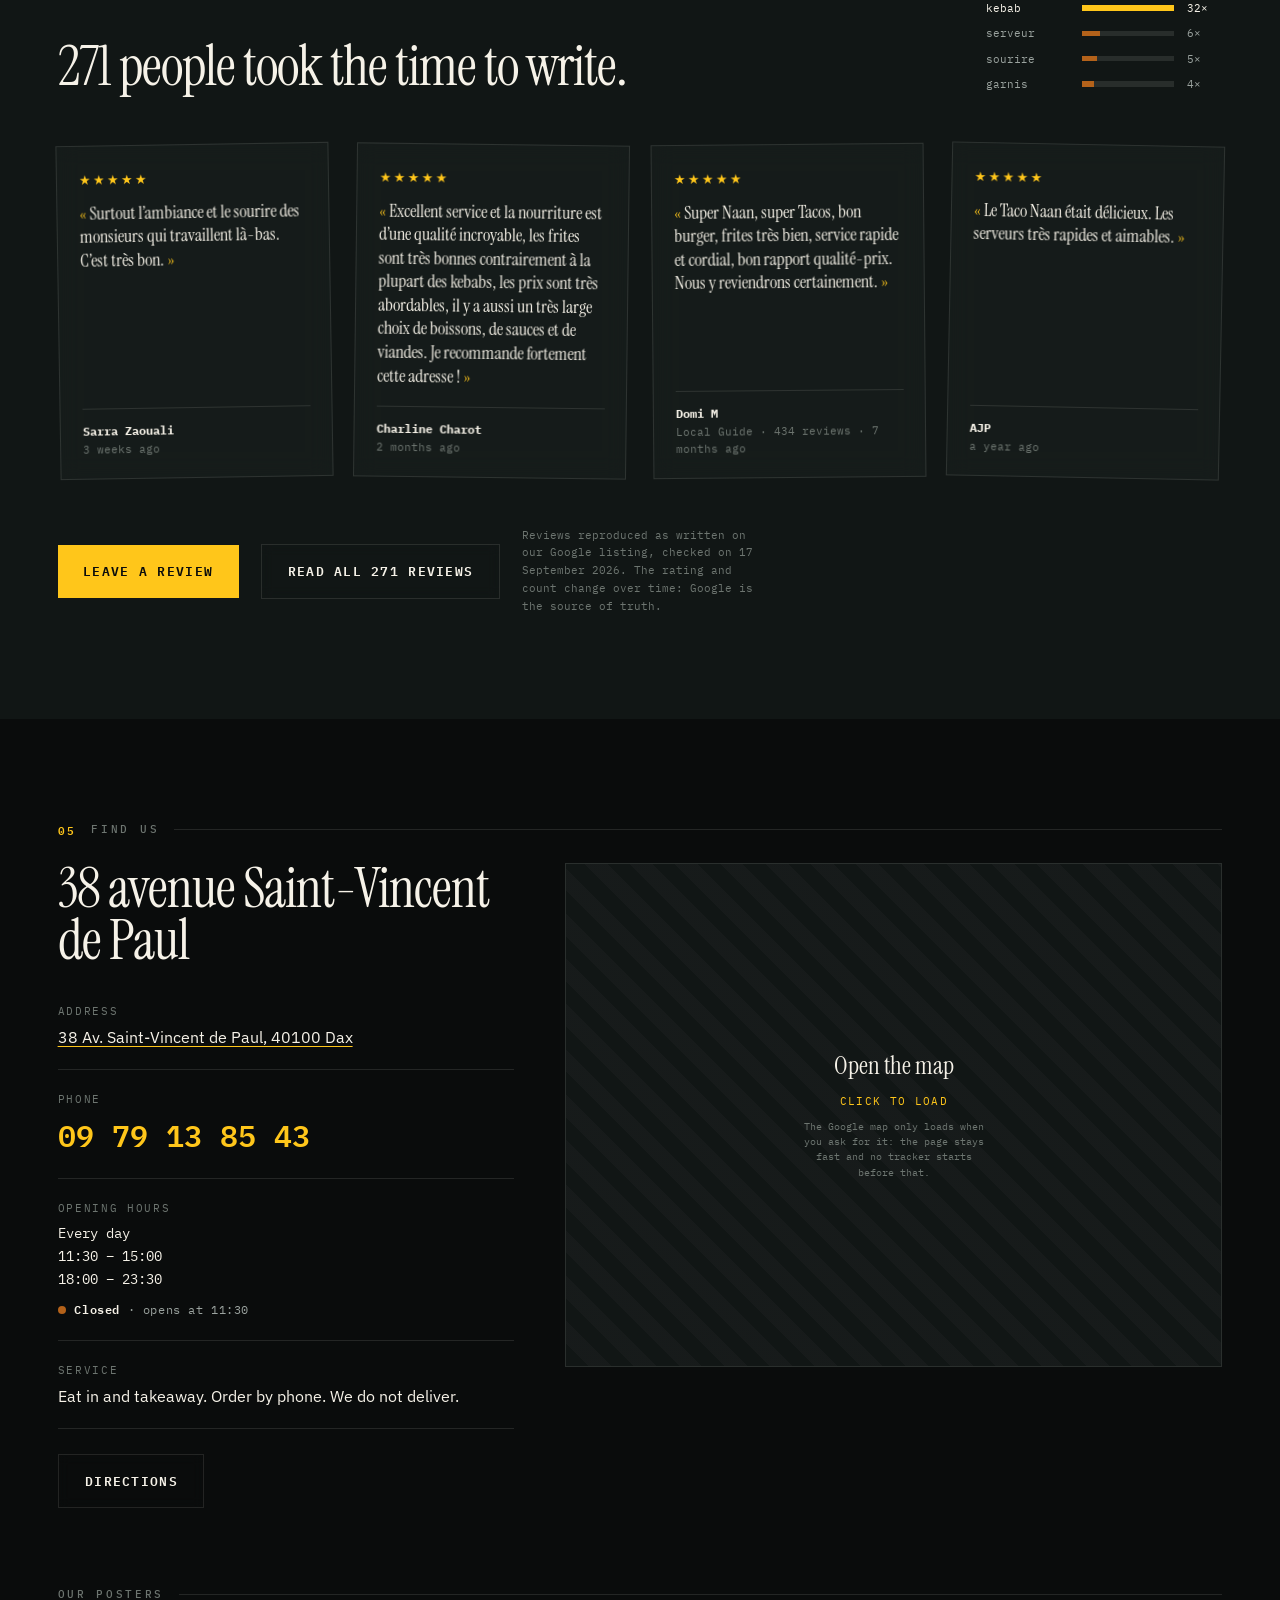
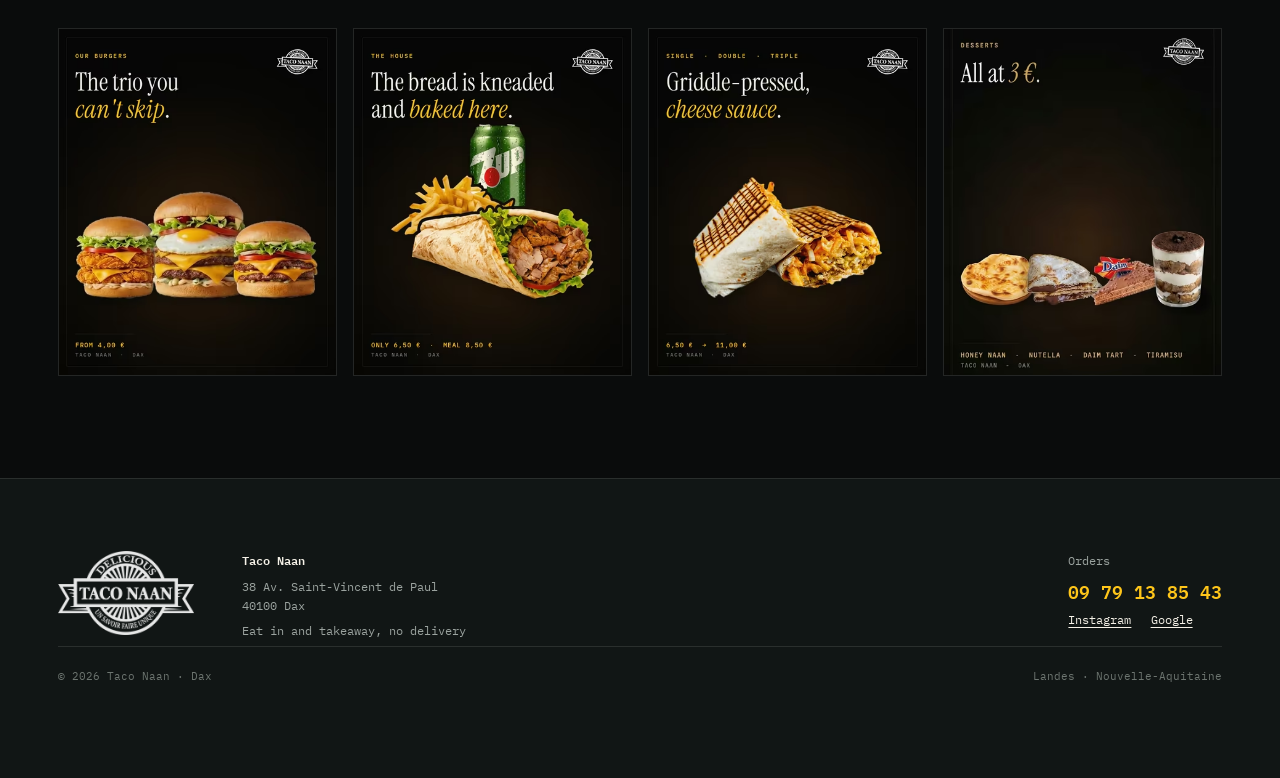
==== commit 41754013: "Annulation : Fermeture ajoutée : 4 octobre — via tableau de bord" ====
--- a/index.html
+++ b/index.html
@@ -75,15 +75,6 @@
       "closes": "23:30"
     }
   ],
-  "specialOpeningHoursSpecification": [
-    {
-      "@type": "OpeningHoursSpecification",
-      "validFrom": "2026-10-04",
-      "validThrough": "2026-10-04",
-      "opens": "00:00",
-      "closes": "00:00"
-    }
-  ],
   "acceptsReservations": false,
   "publicAccess": true
 }
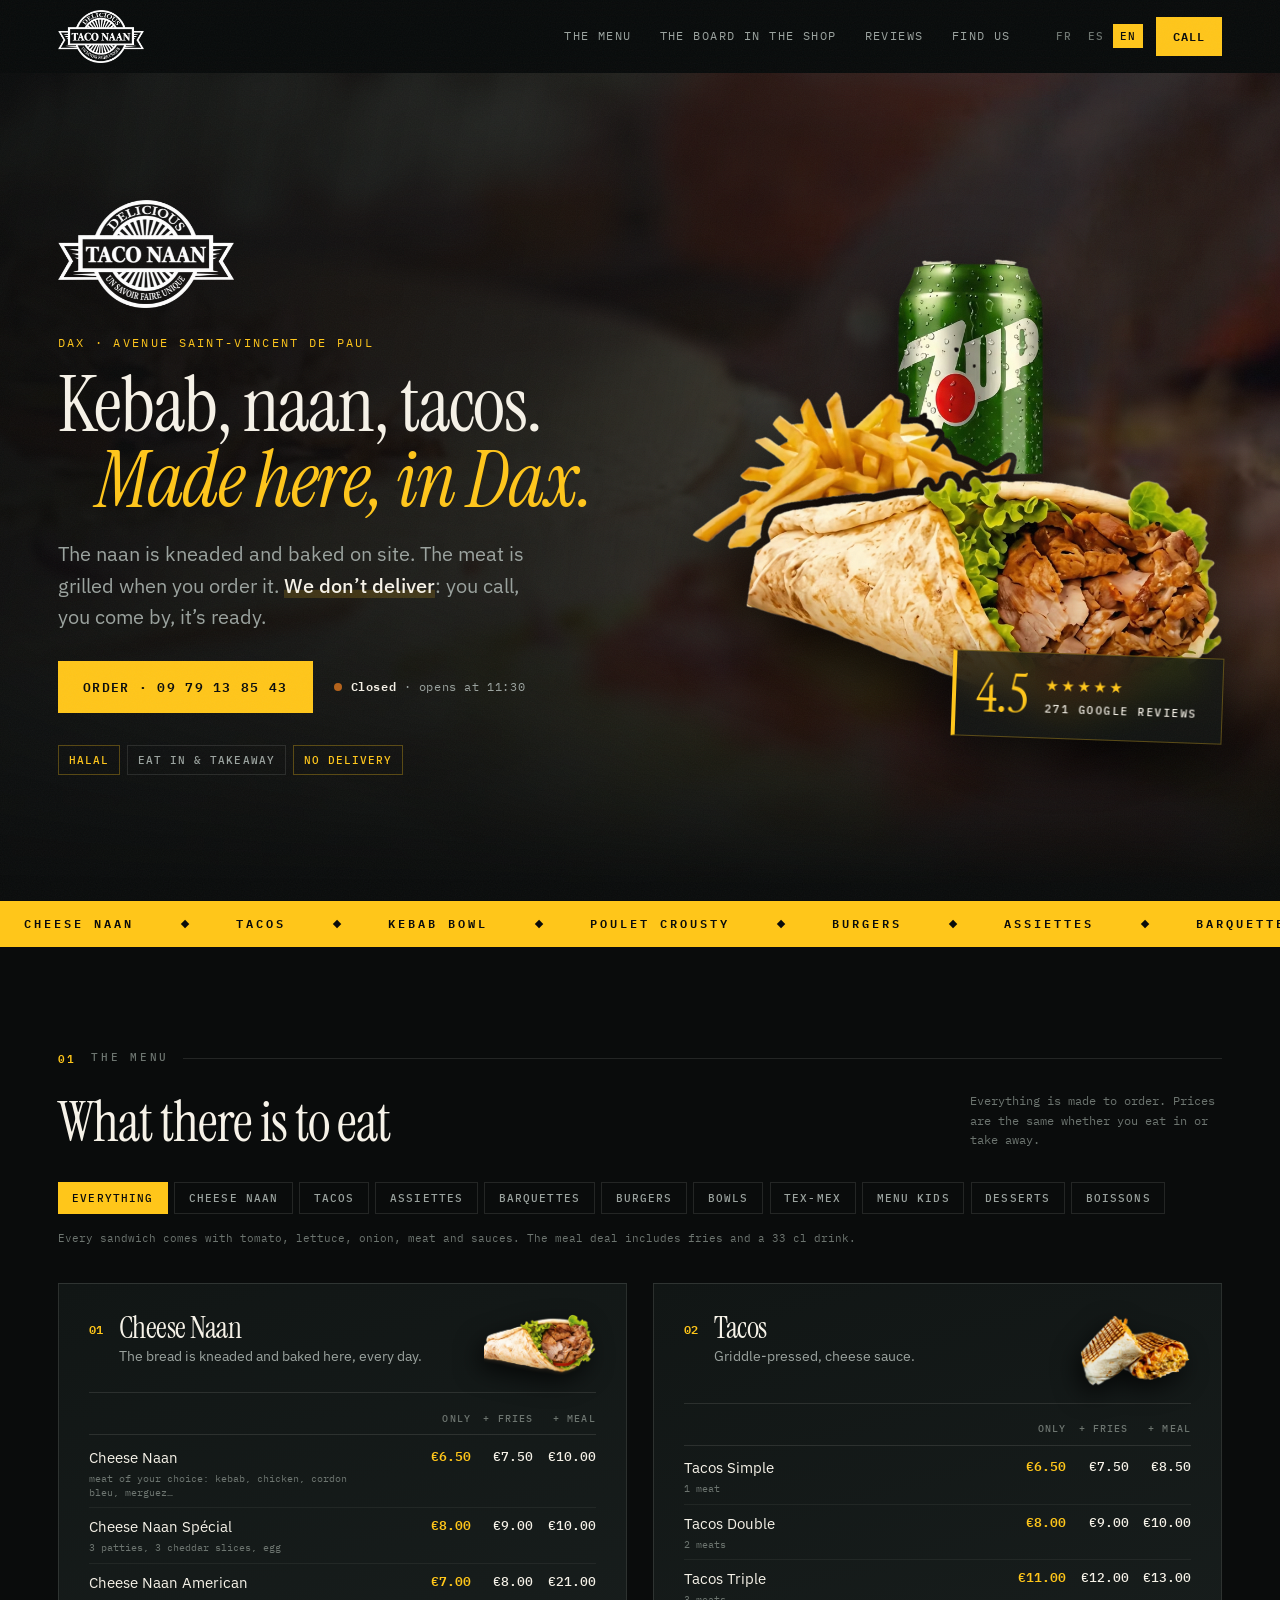
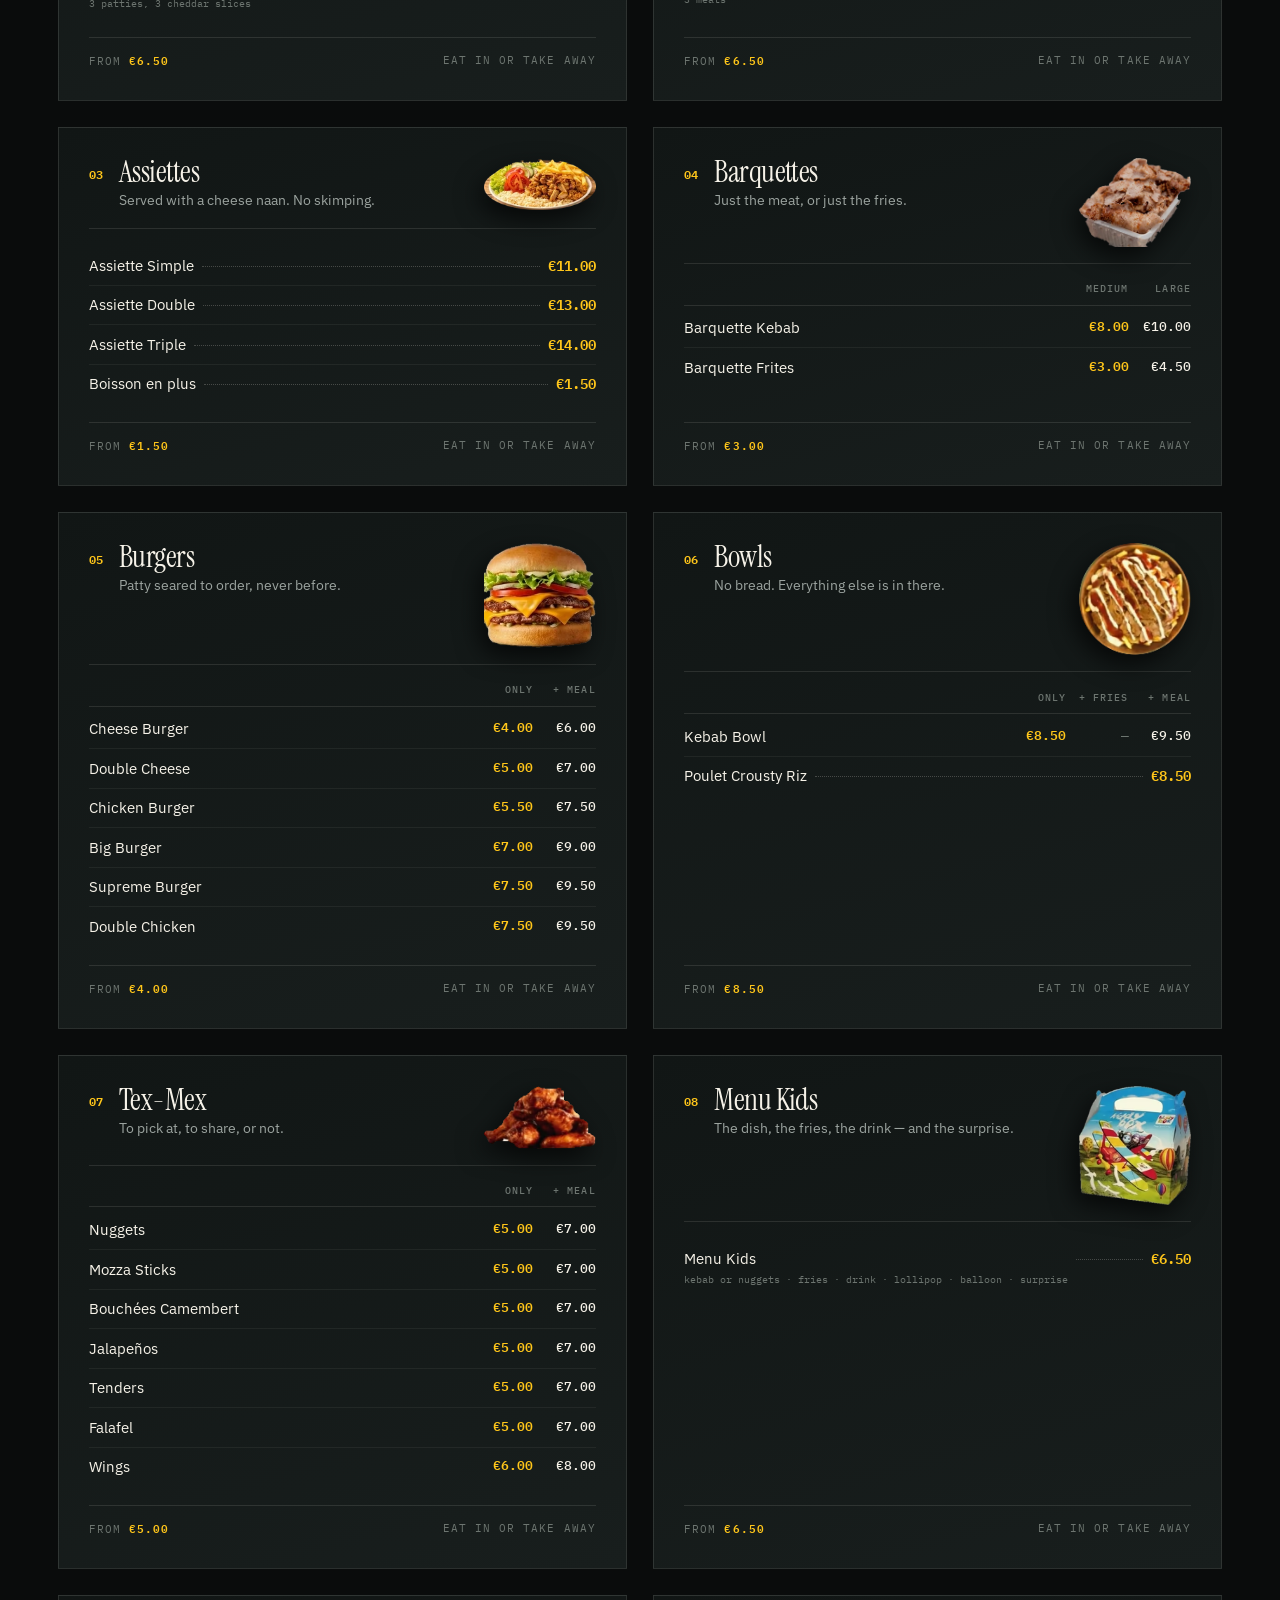
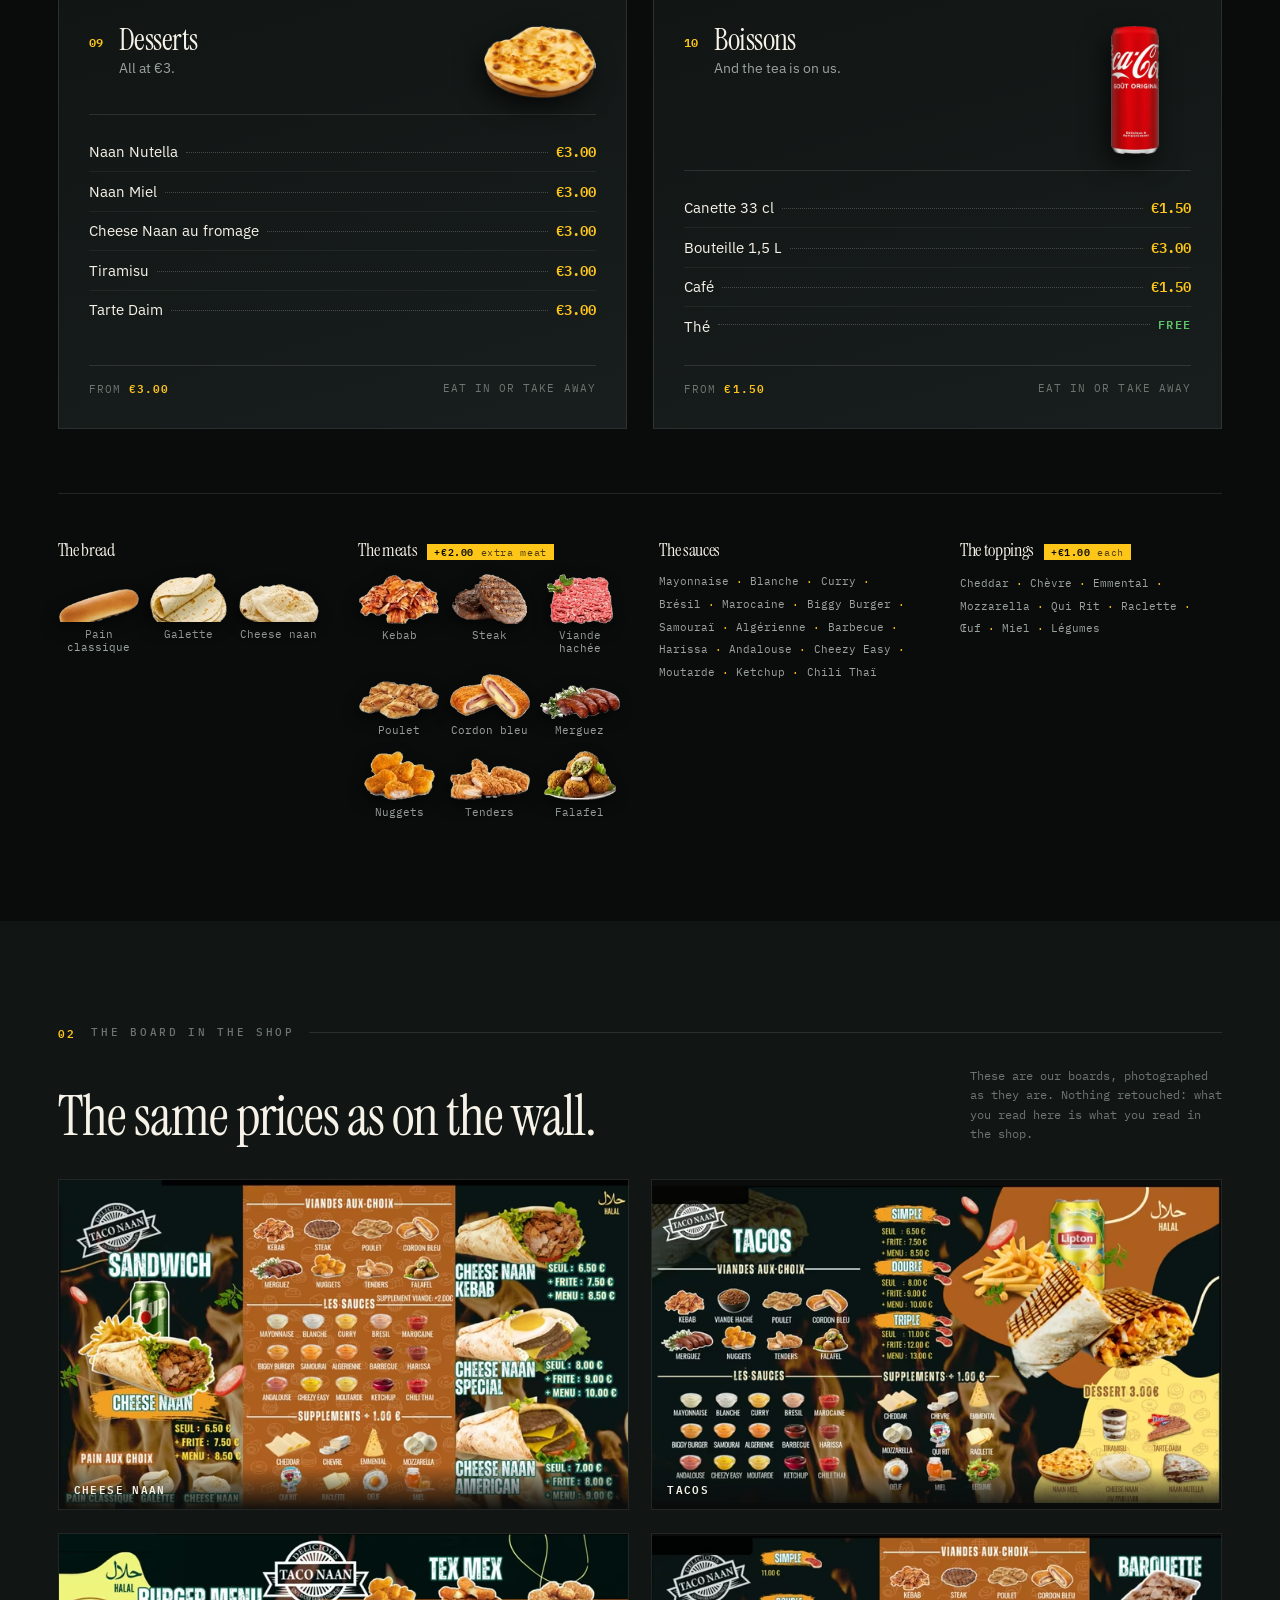
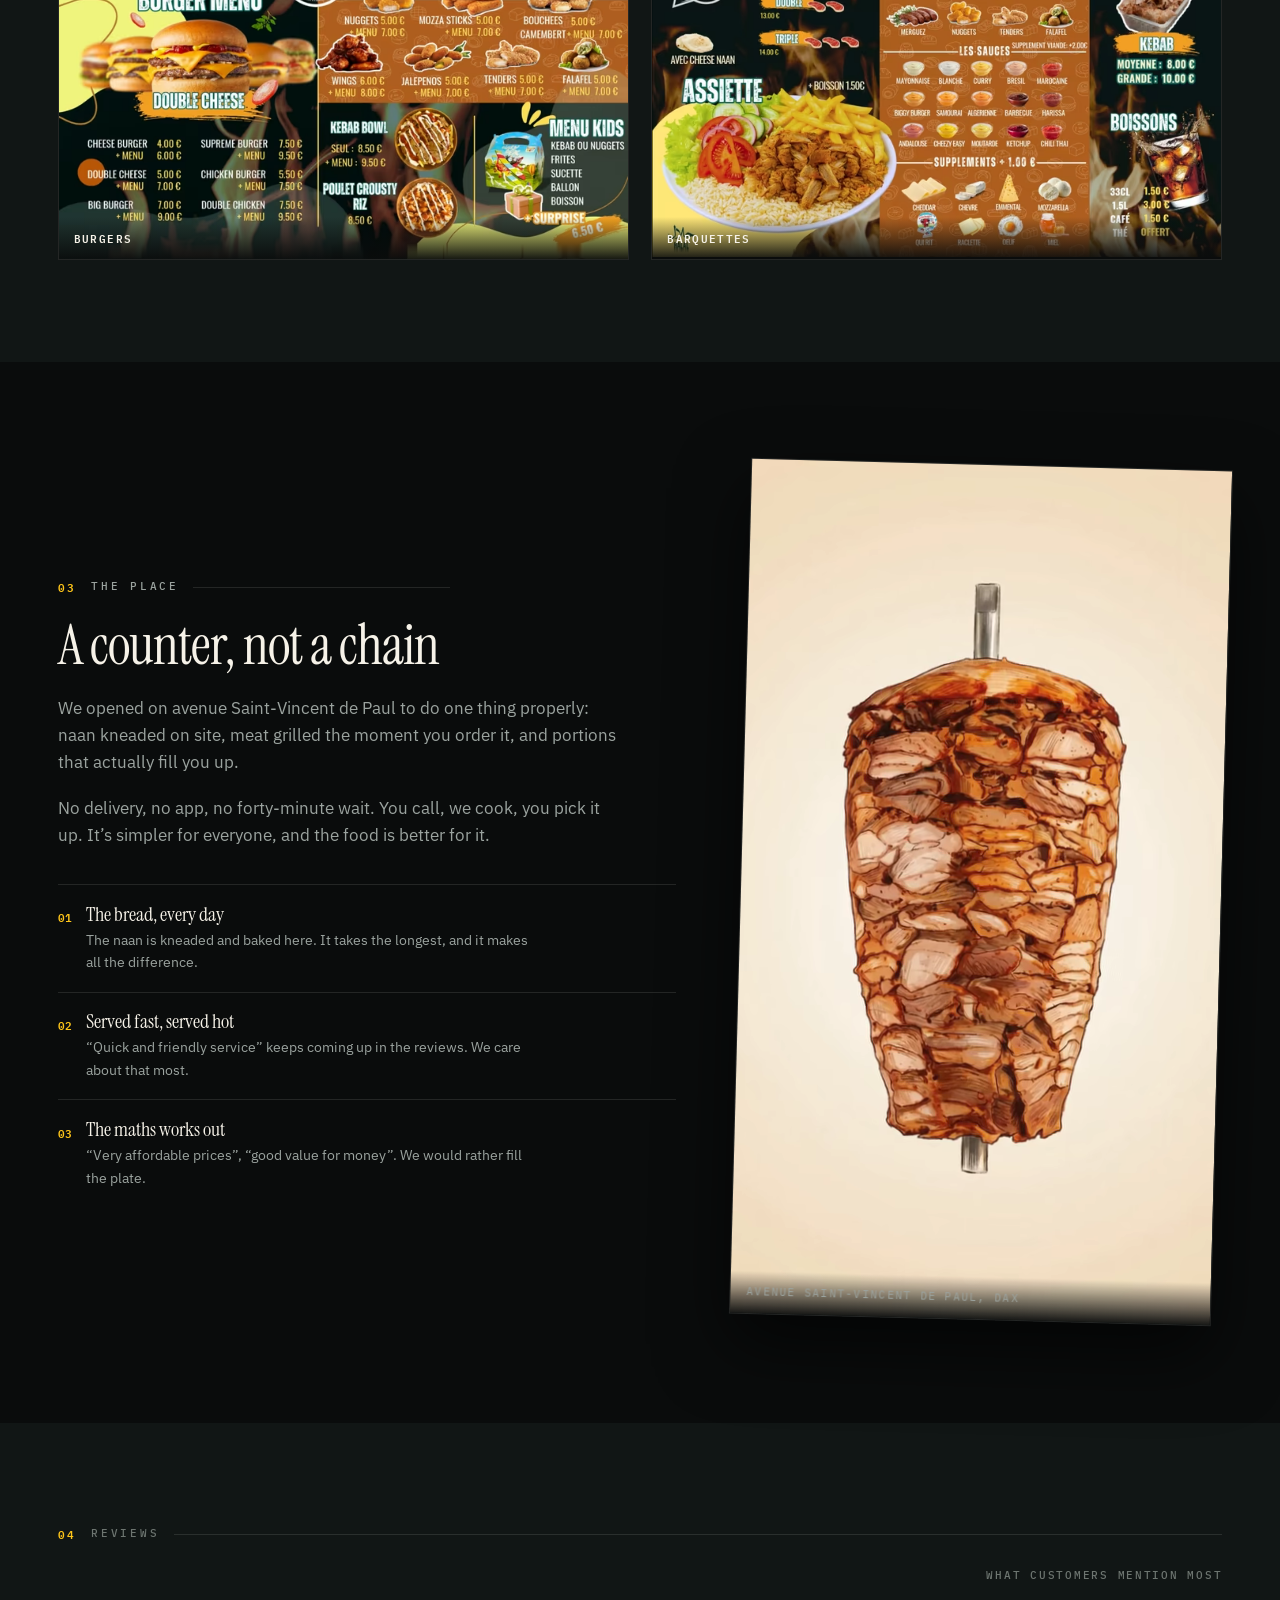
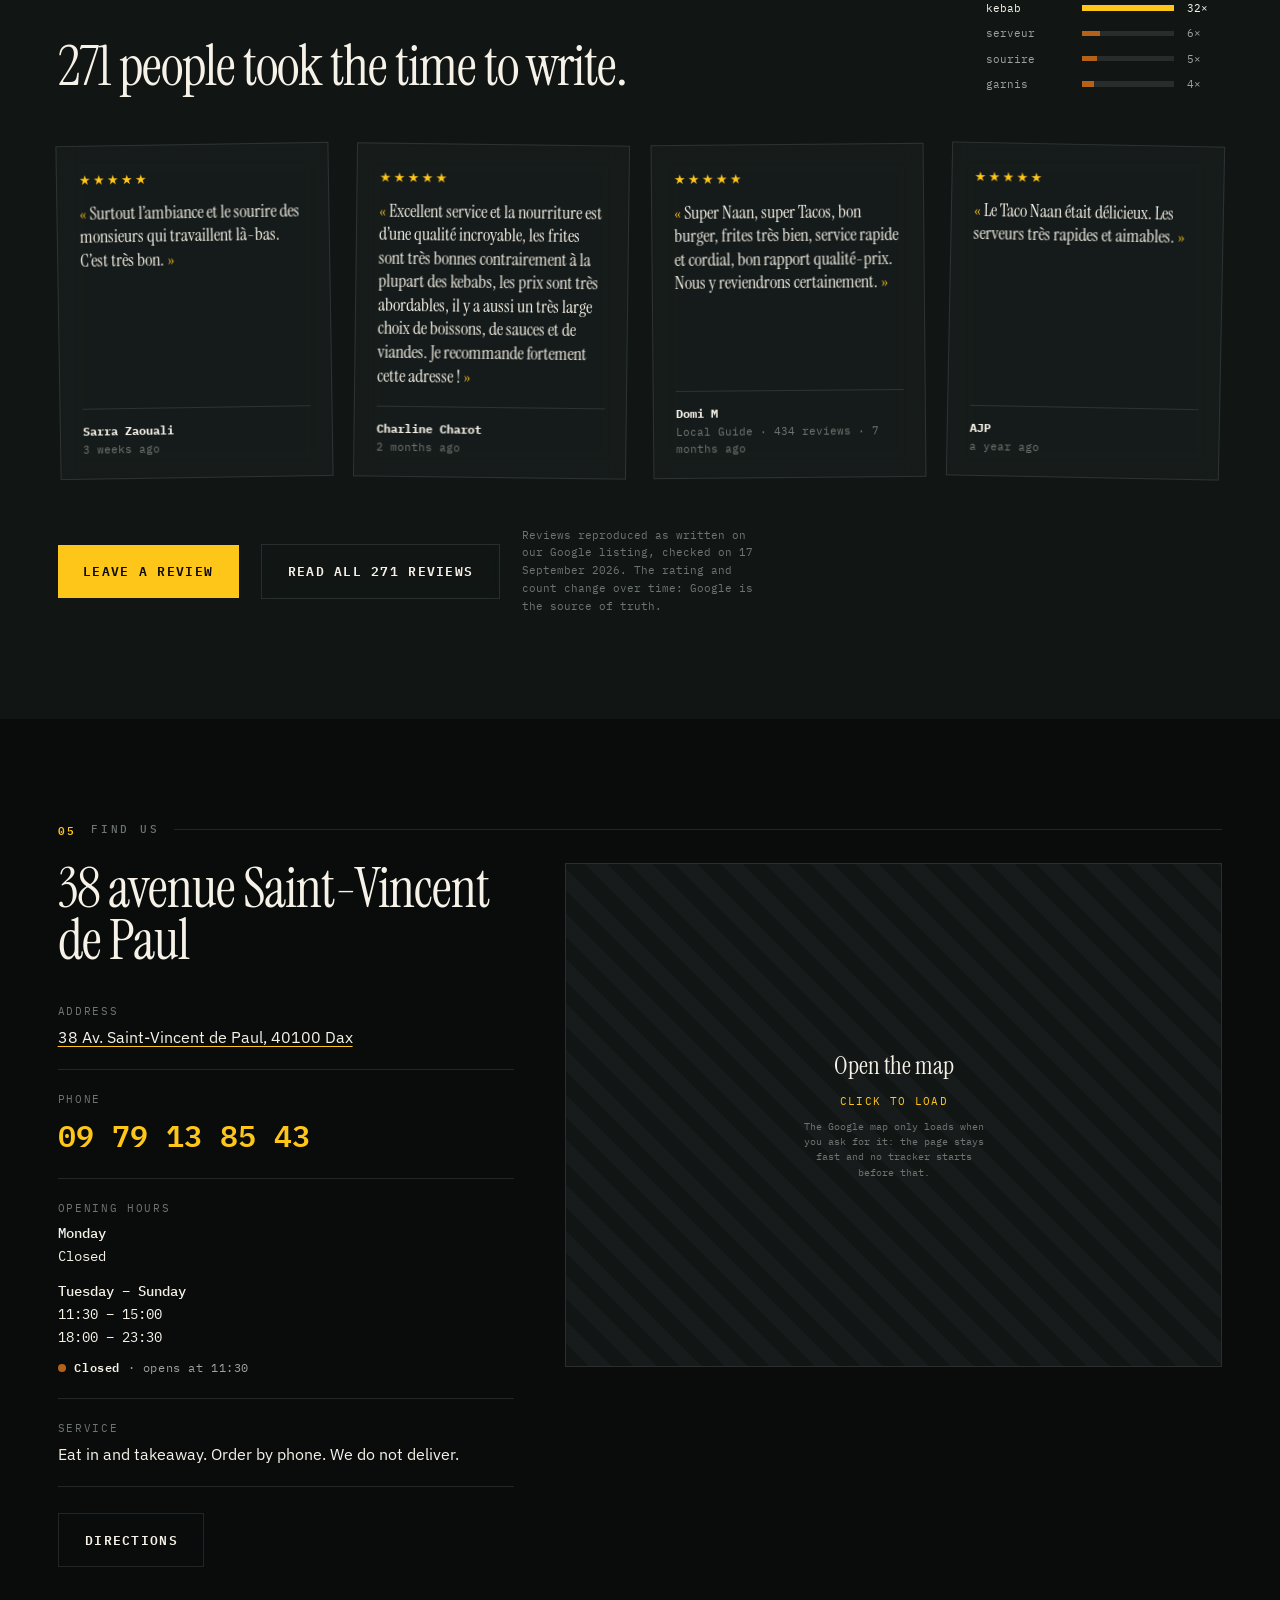
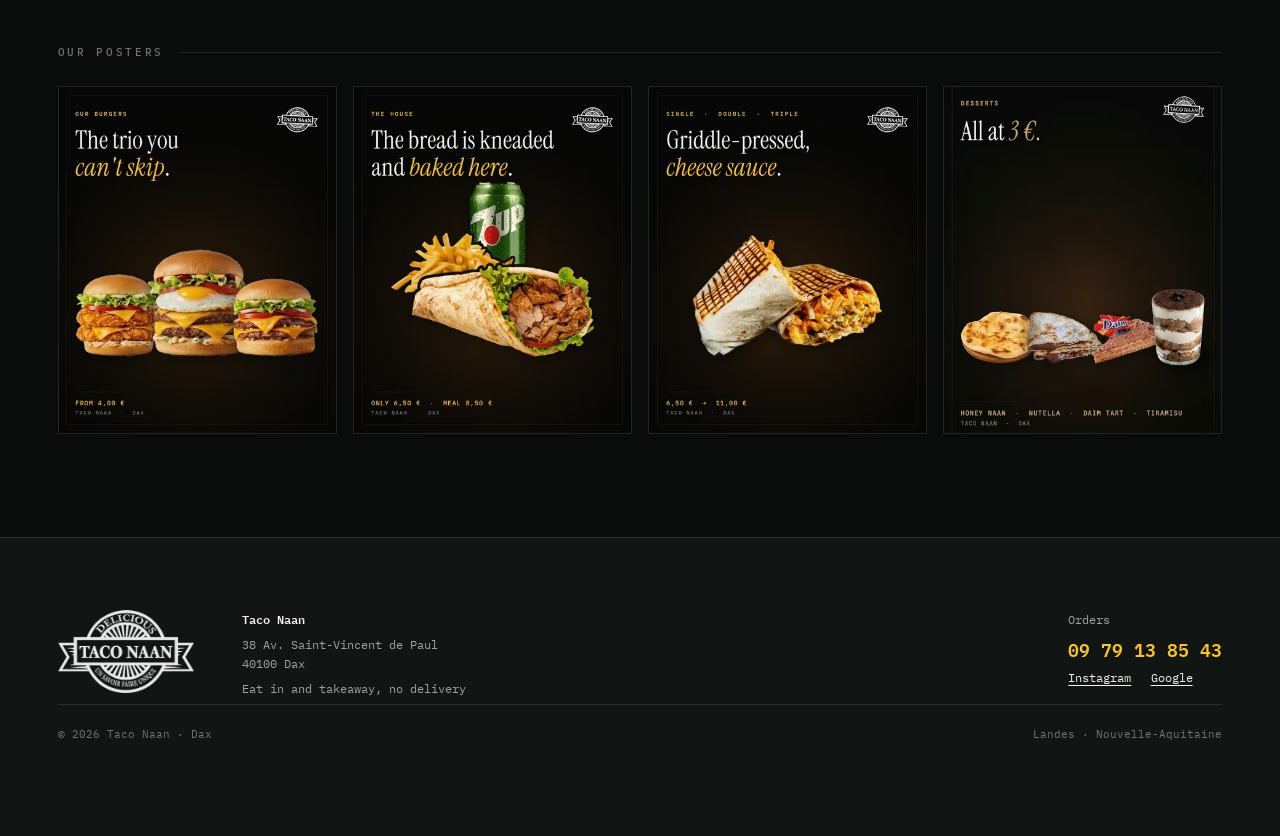
==== commit 1d4dc7d0: "Lundi : Fermé — via tableau de bord" ====
--- a/index.html
+++ b/index.html
@@ -64,13 +64,13 @@
   "openingHoursSpecification": [
     {
       "@type": "OpeningHoursSpecification",
-      "dayOfWeek": ["Monday", "Tuesday", "Wednesday", "Thursday", "Friday", "Saturday", "Sunday"],
+      "dayOfWeek": ["Tuesday", "Wednesday", "Thursday", "Friday", "Saturday", "Sunday"],
       "opens": "11:30",
       "closes": "15:00"
     },
     {
       "@type": "OpeningHoursSpecification",
-      "dayOfWeek": ["Monday", "Tuesday", "Wednesday", "Thursday", "Friday", "Saturday", "Sunday"],
+      "dayOfWeek": ["Tuesday", "Wednesday", "Thursday", "Friday", "Saturday", "Sunday"],
       "opens": "18:00",
       "closes": "23:30"
     }
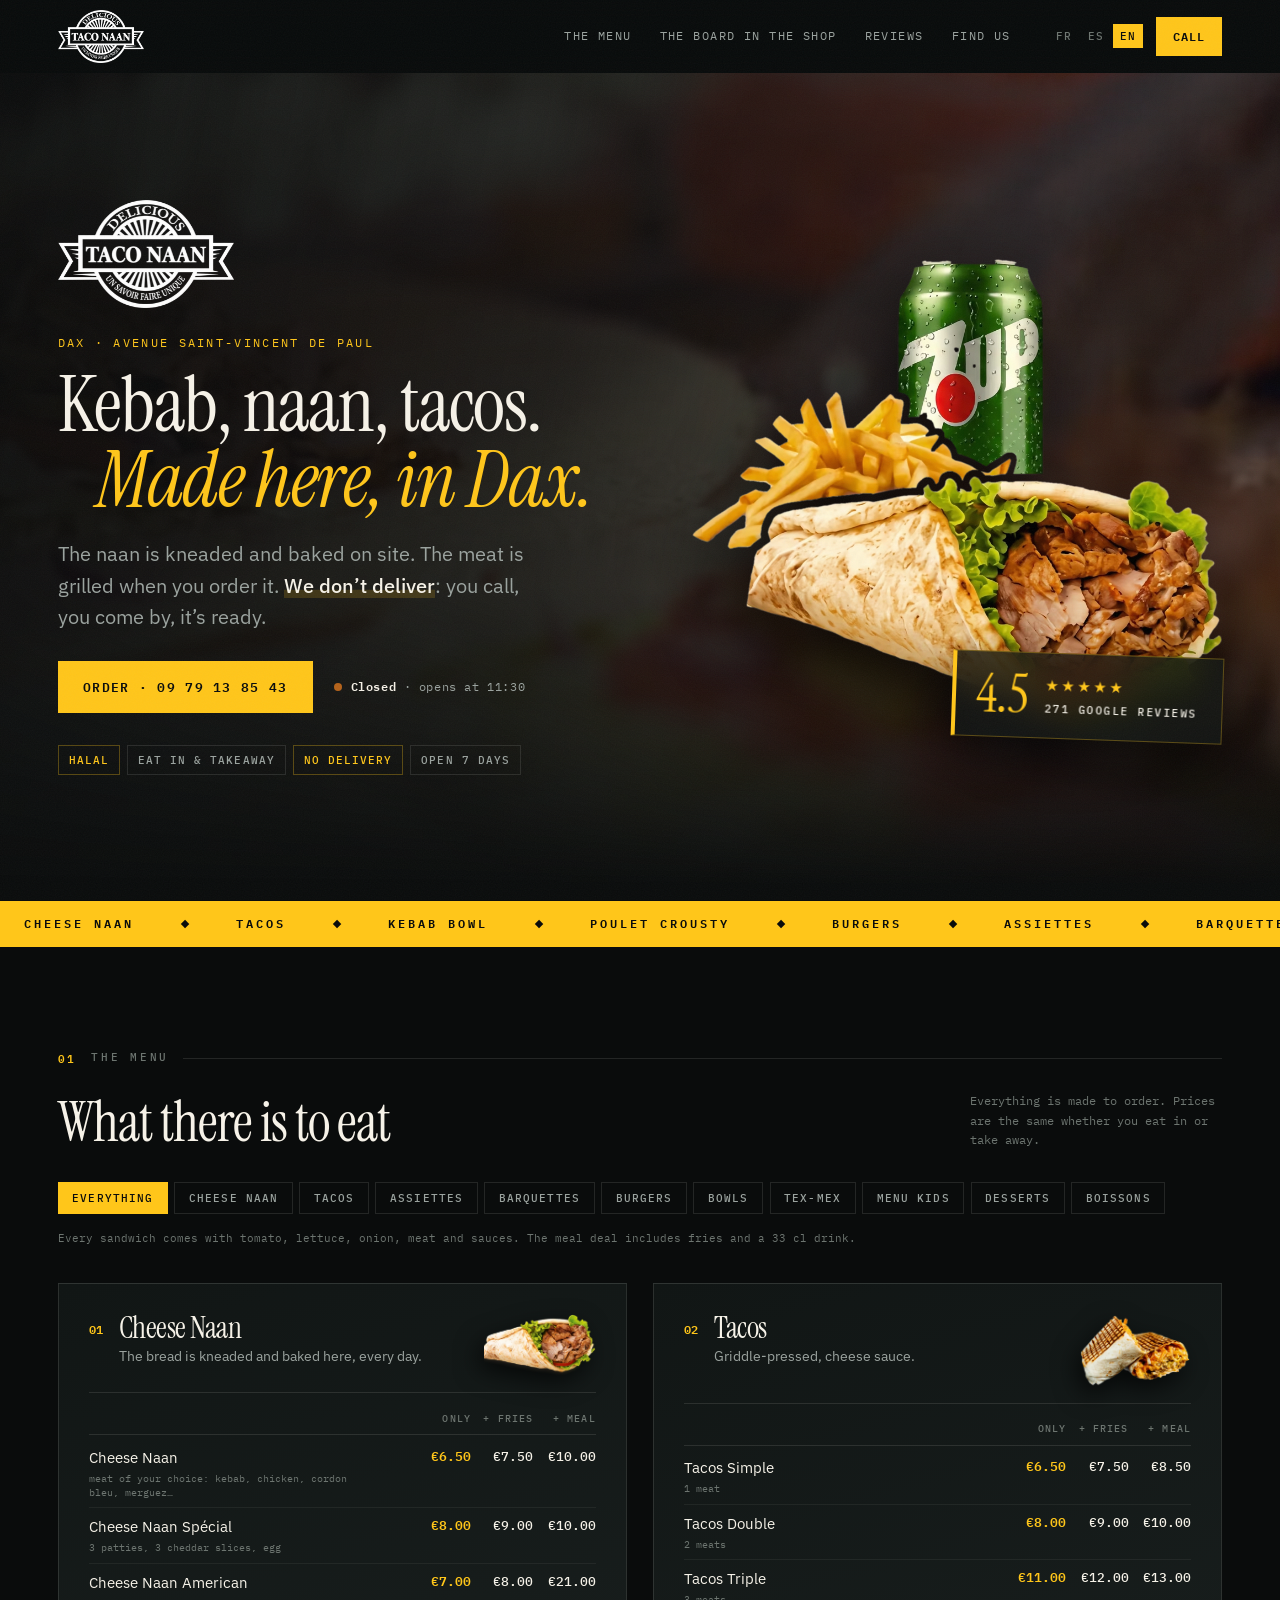
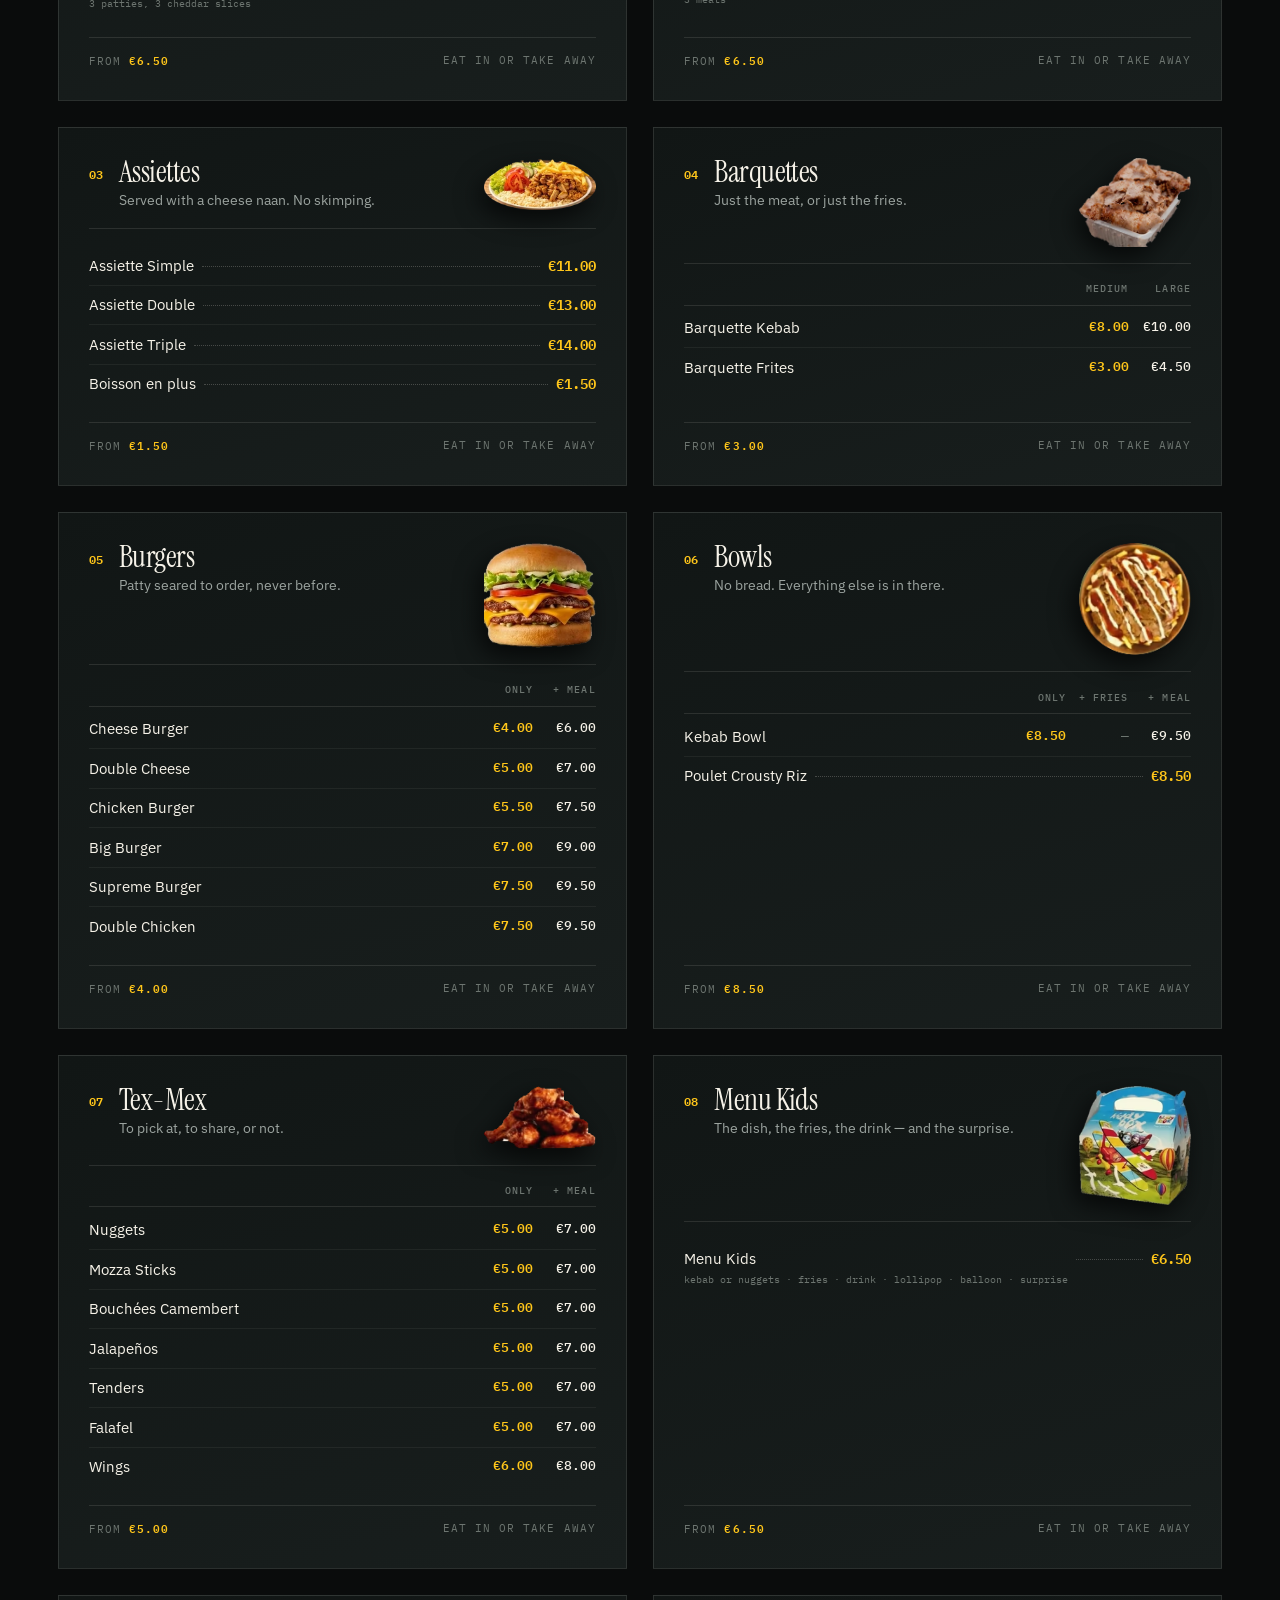
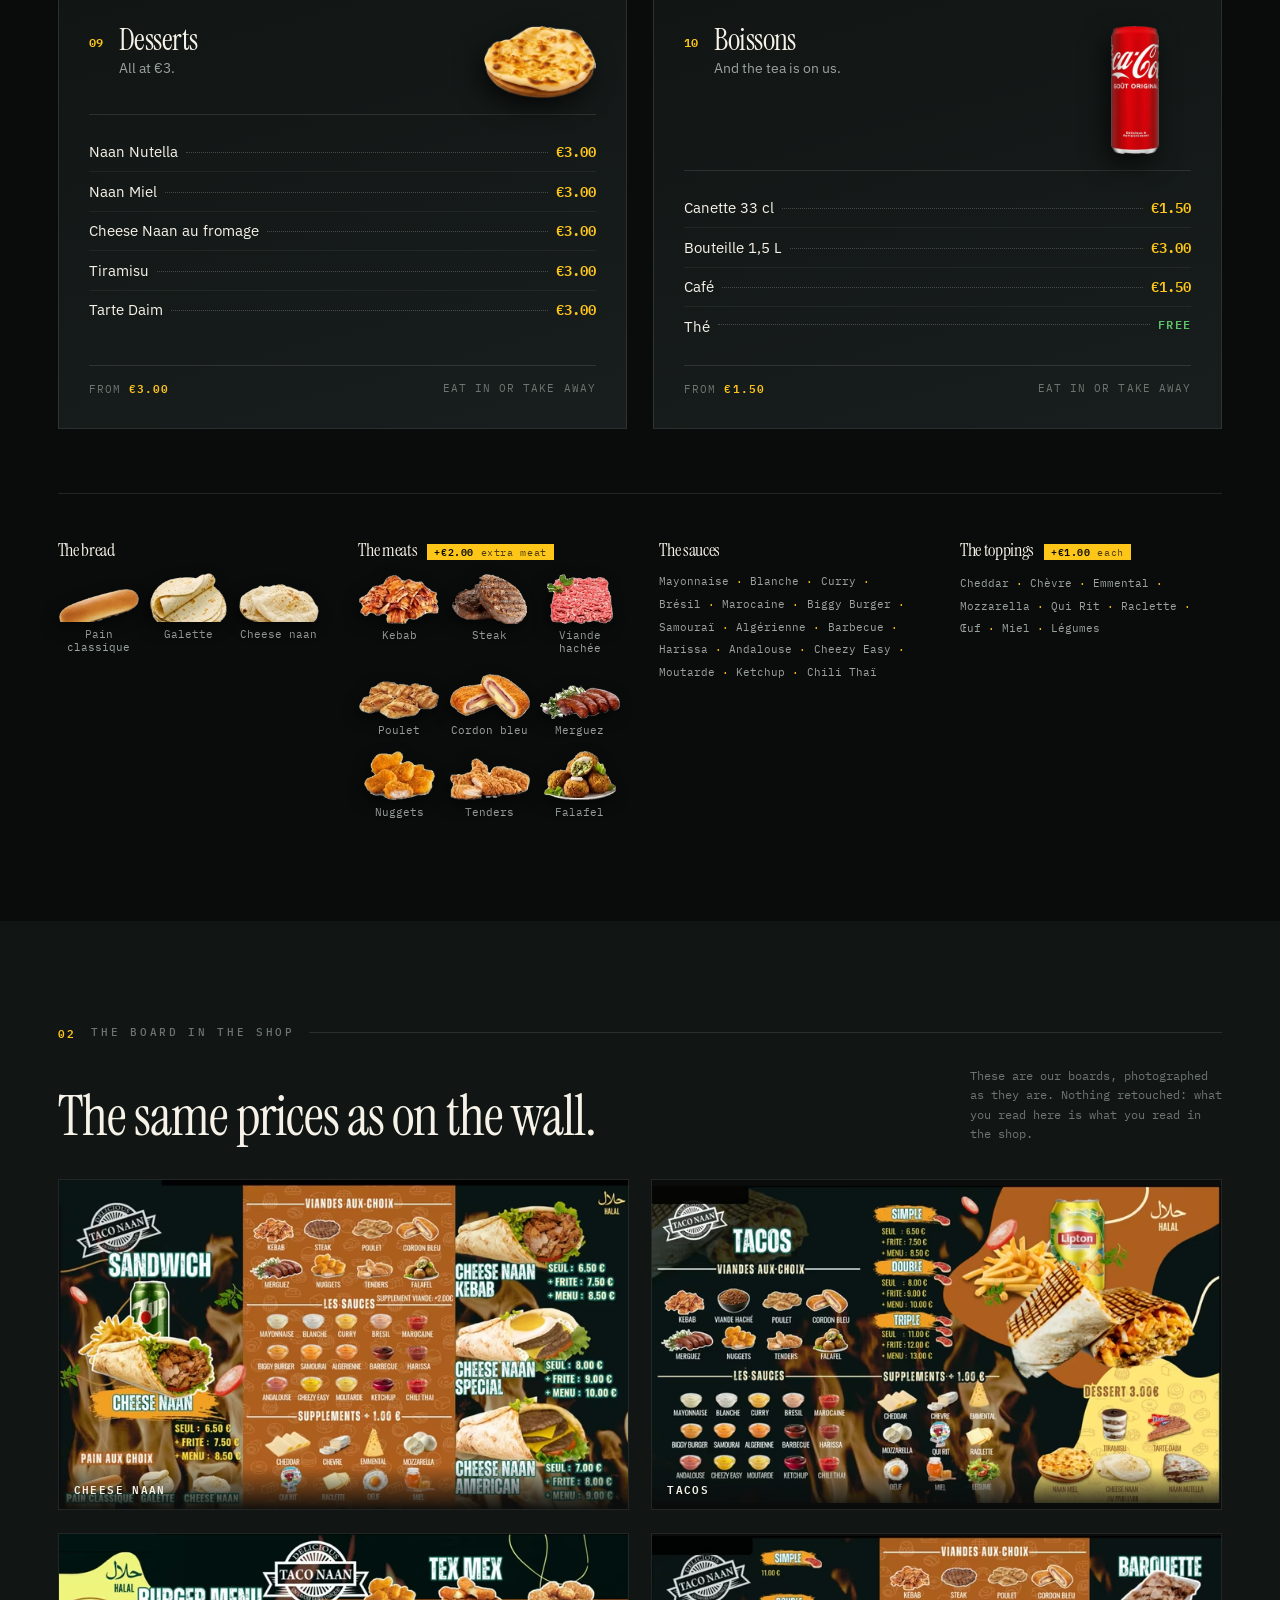
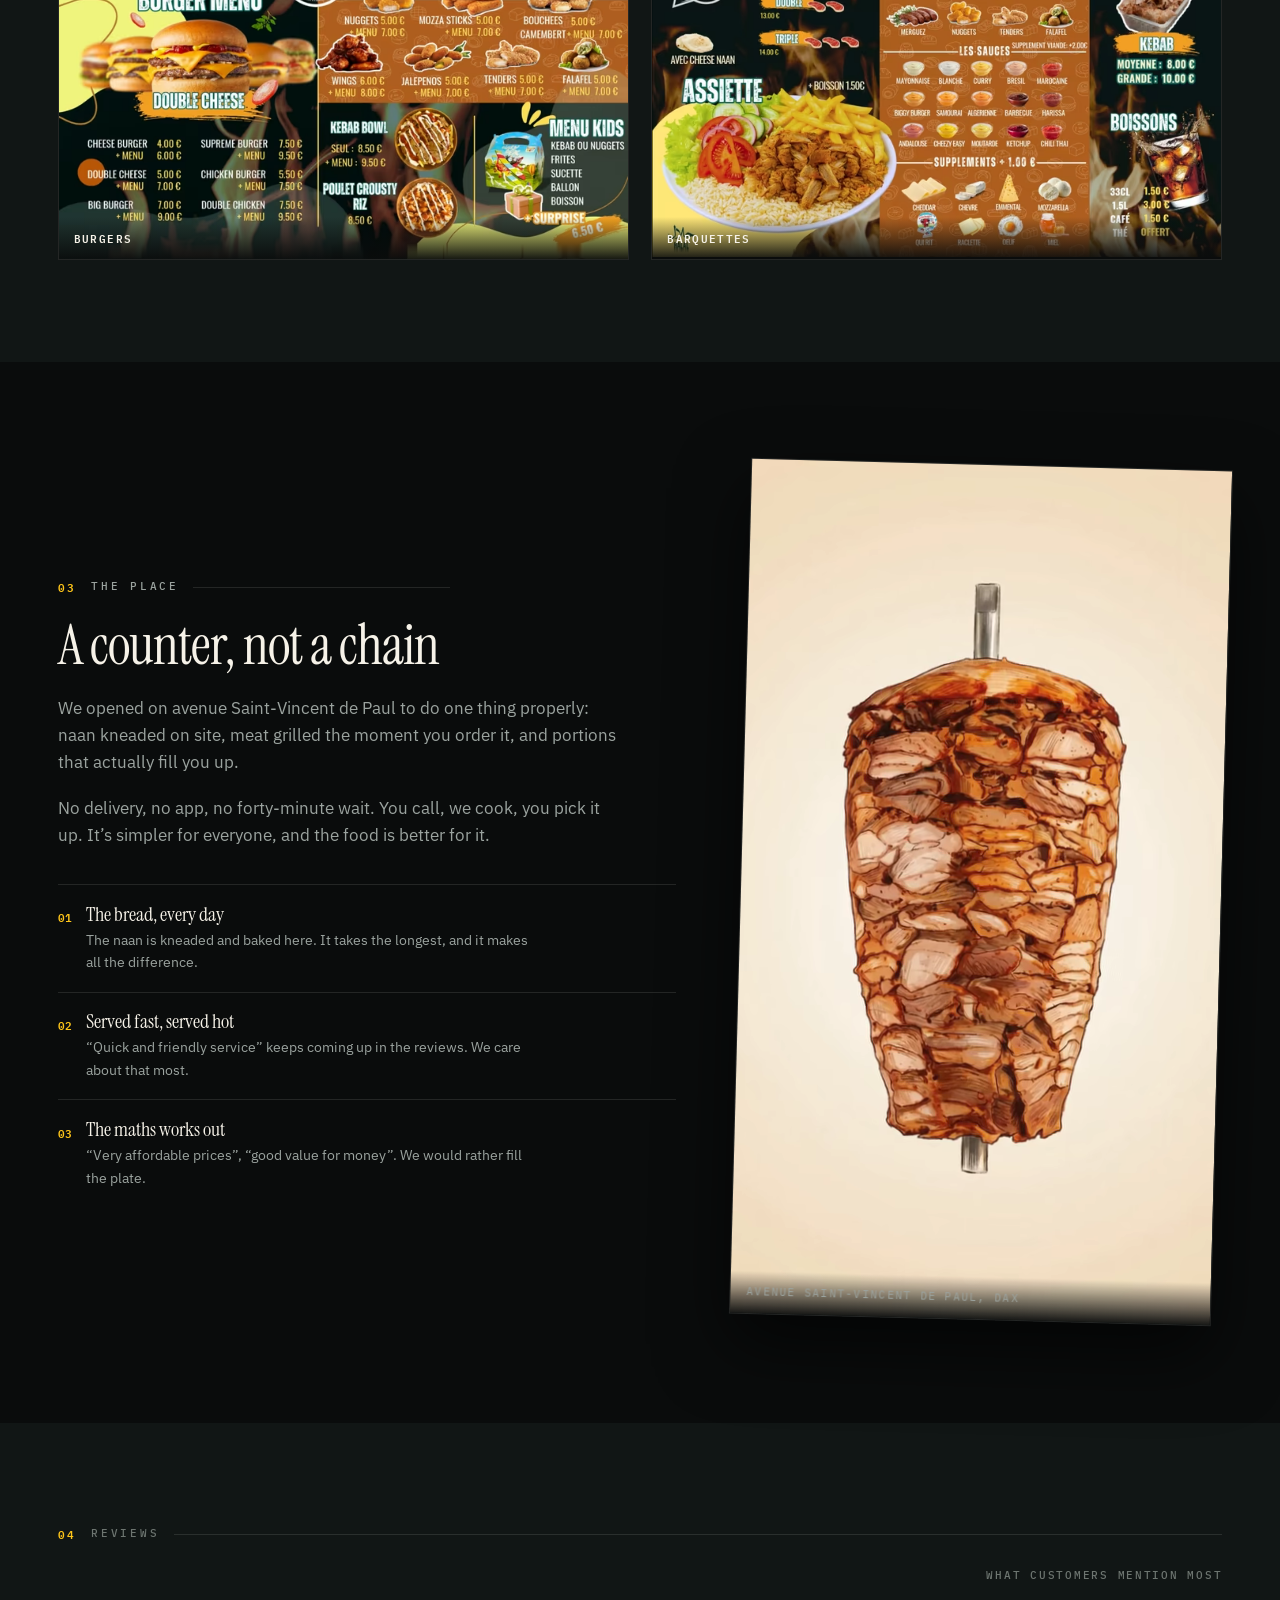
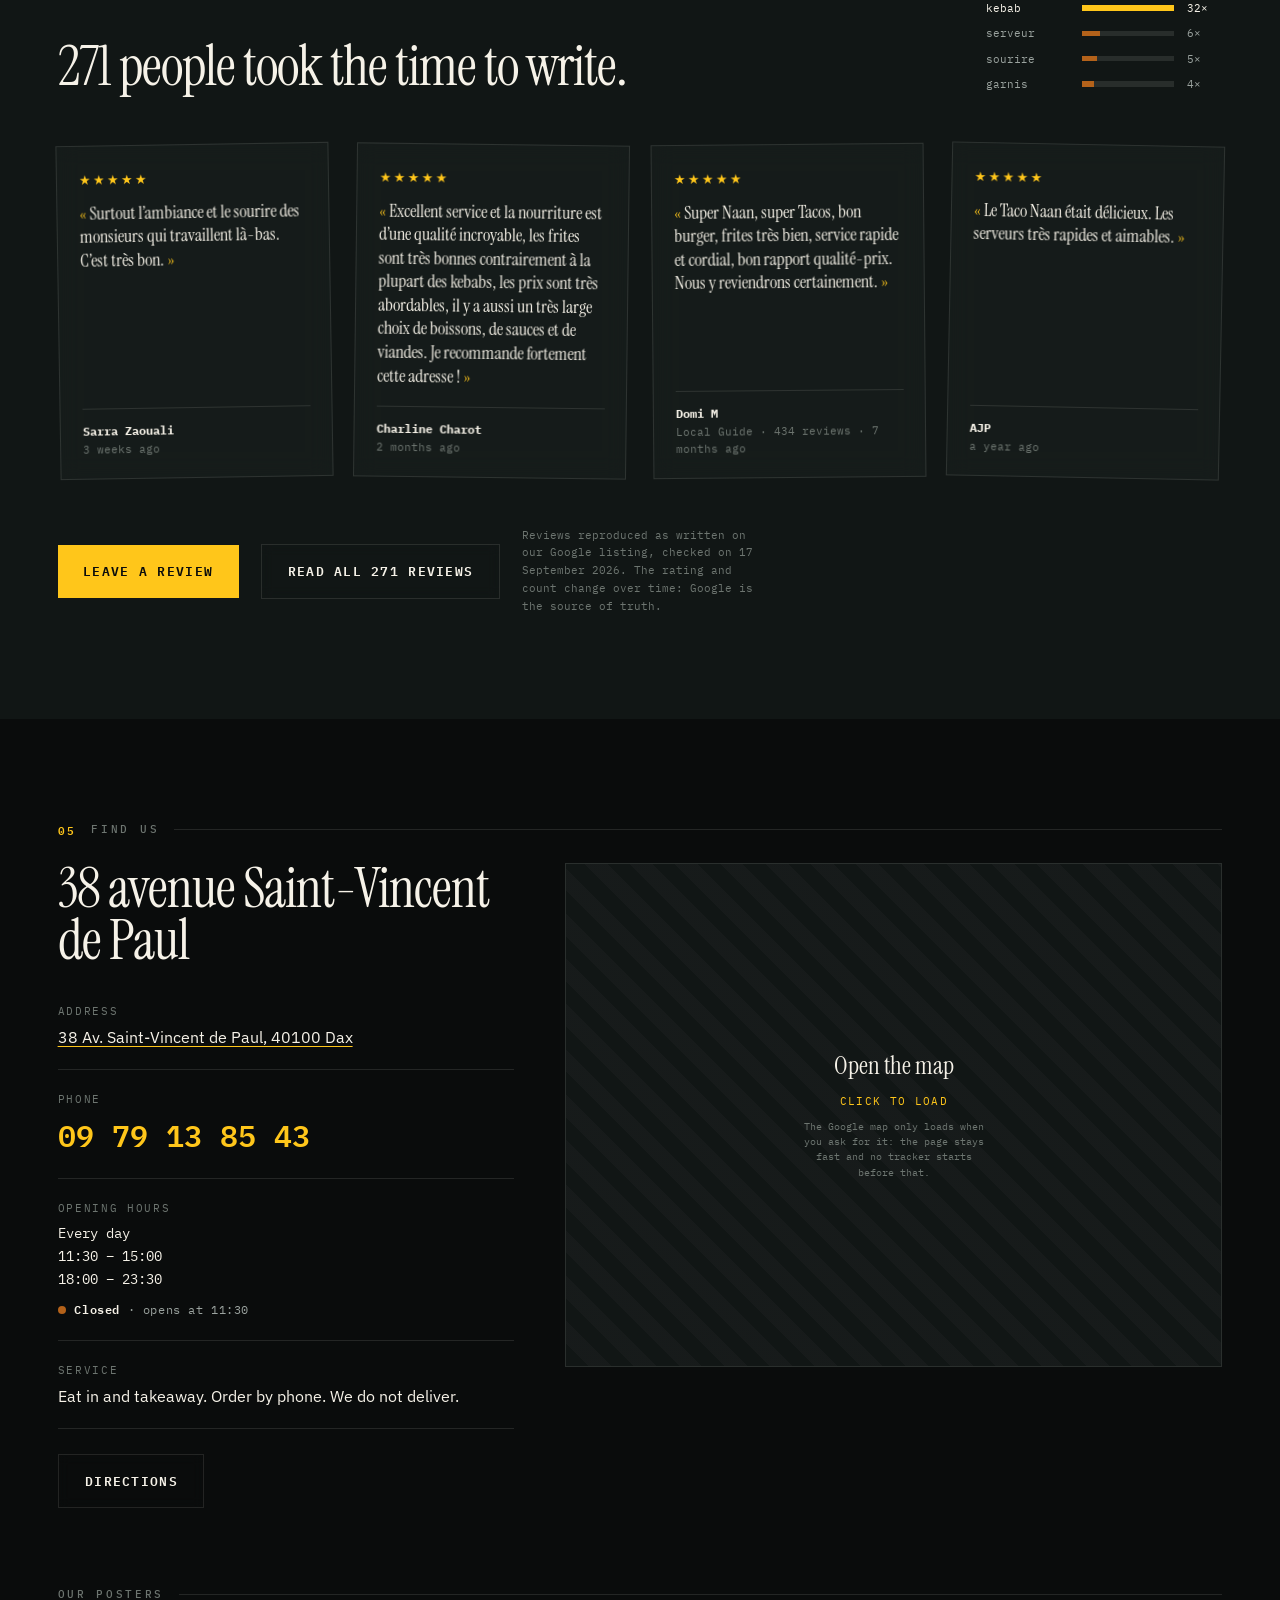
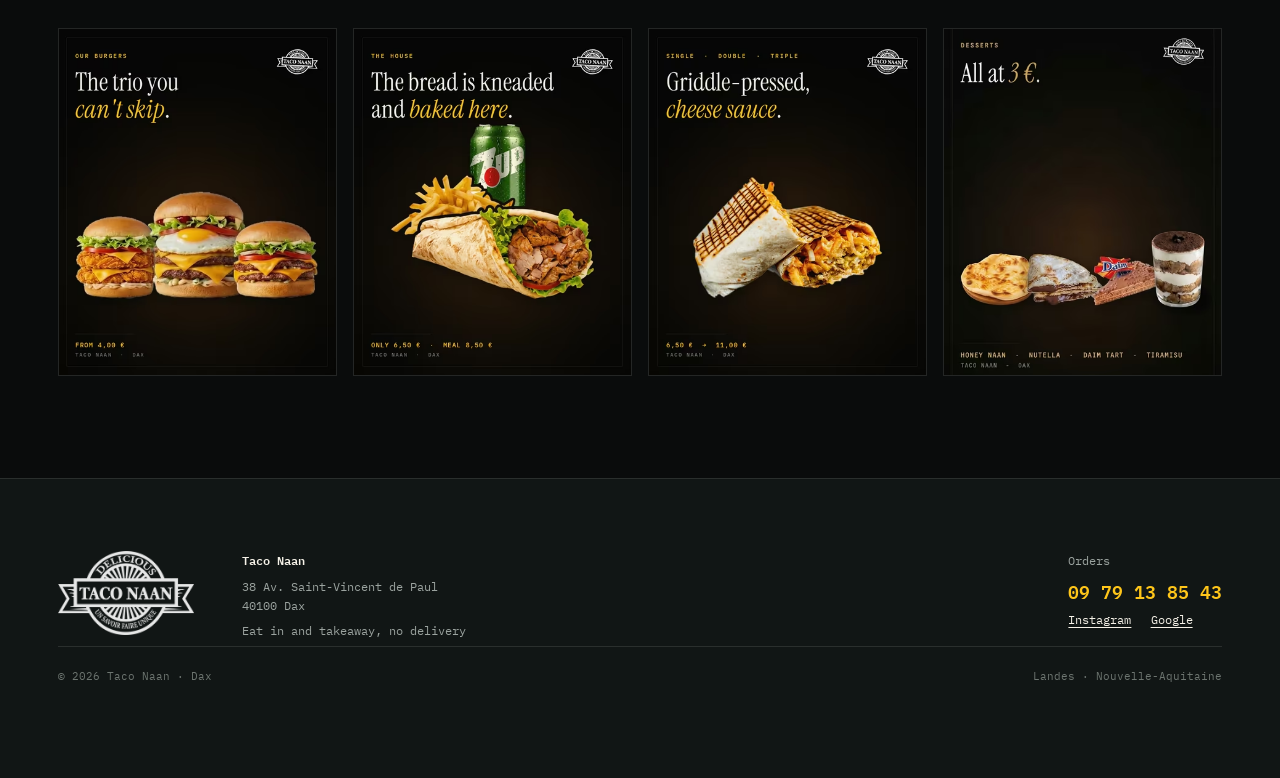
==== commit 53234aed: "Lundi : 11:30 – 15:00 · 18:00 – 23:30 — via tableau de bord" ====
--- a/index.html
+++ b/index.html
@@ -64,13 +64,13 @@
   "openingHoursSpecification": [
     {
       "@type": "OpeningHoursSpecification",
-      "dayOfWeek": ["Tuesday", "Wednesday", "Thursday", "Friday", "Saturday", "Sunday"],
+      "dayOfWeek": ["Monday", "Tuesday", "Wednesday", "Thursday", "Friday", "Saturday", "Sunday"],
       "opens": "11:30",
       "closes": "15:00"
     },
     {
       "@type": "OpeningHoursSpecification",
-      "dayOfWeek": ["Tuesday", "Wednesday", "Thursday", "Friday", "Saturday", "Sunday"],
+      "dayOfWeek": ["Monday", "Tuesday", "Wednesday", "Thursday", "Friday", "Saturday", "Sunday"],
       "opens": "18:00",
       "closes": "23:30"
     }
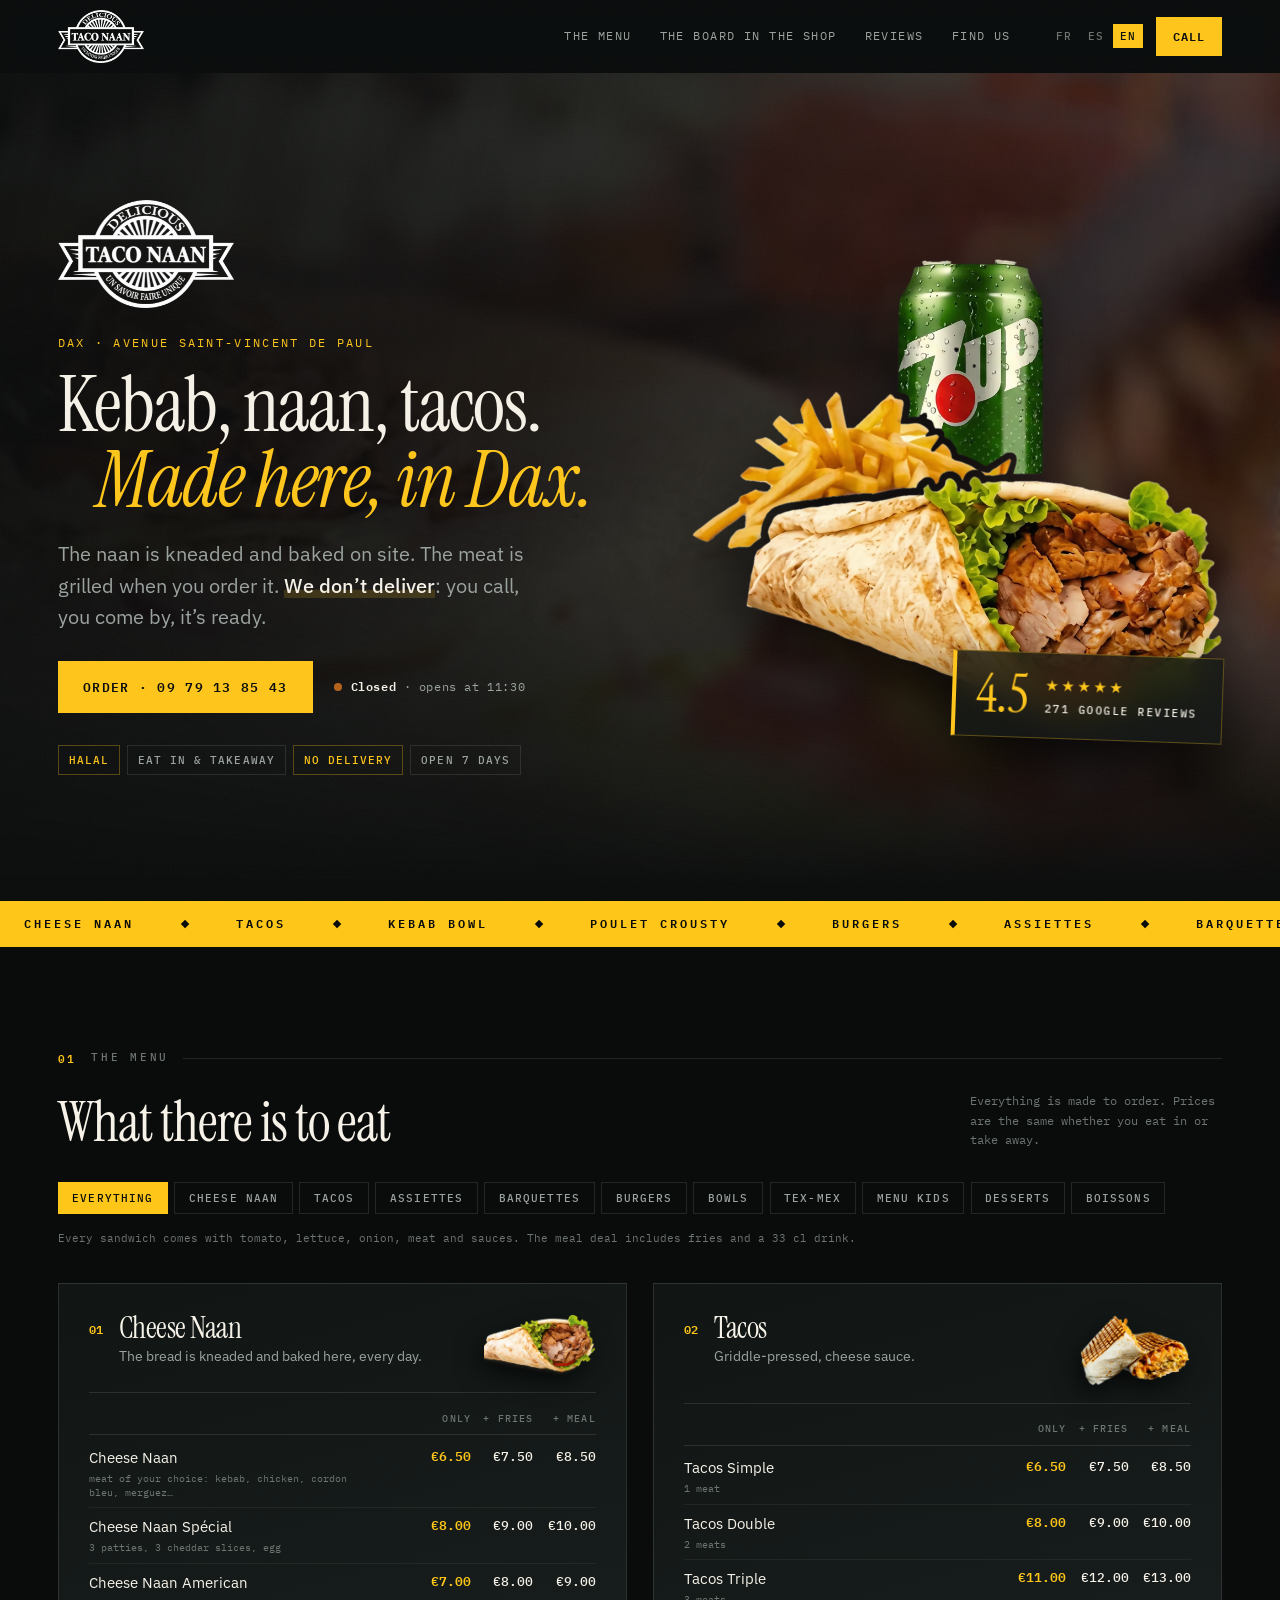
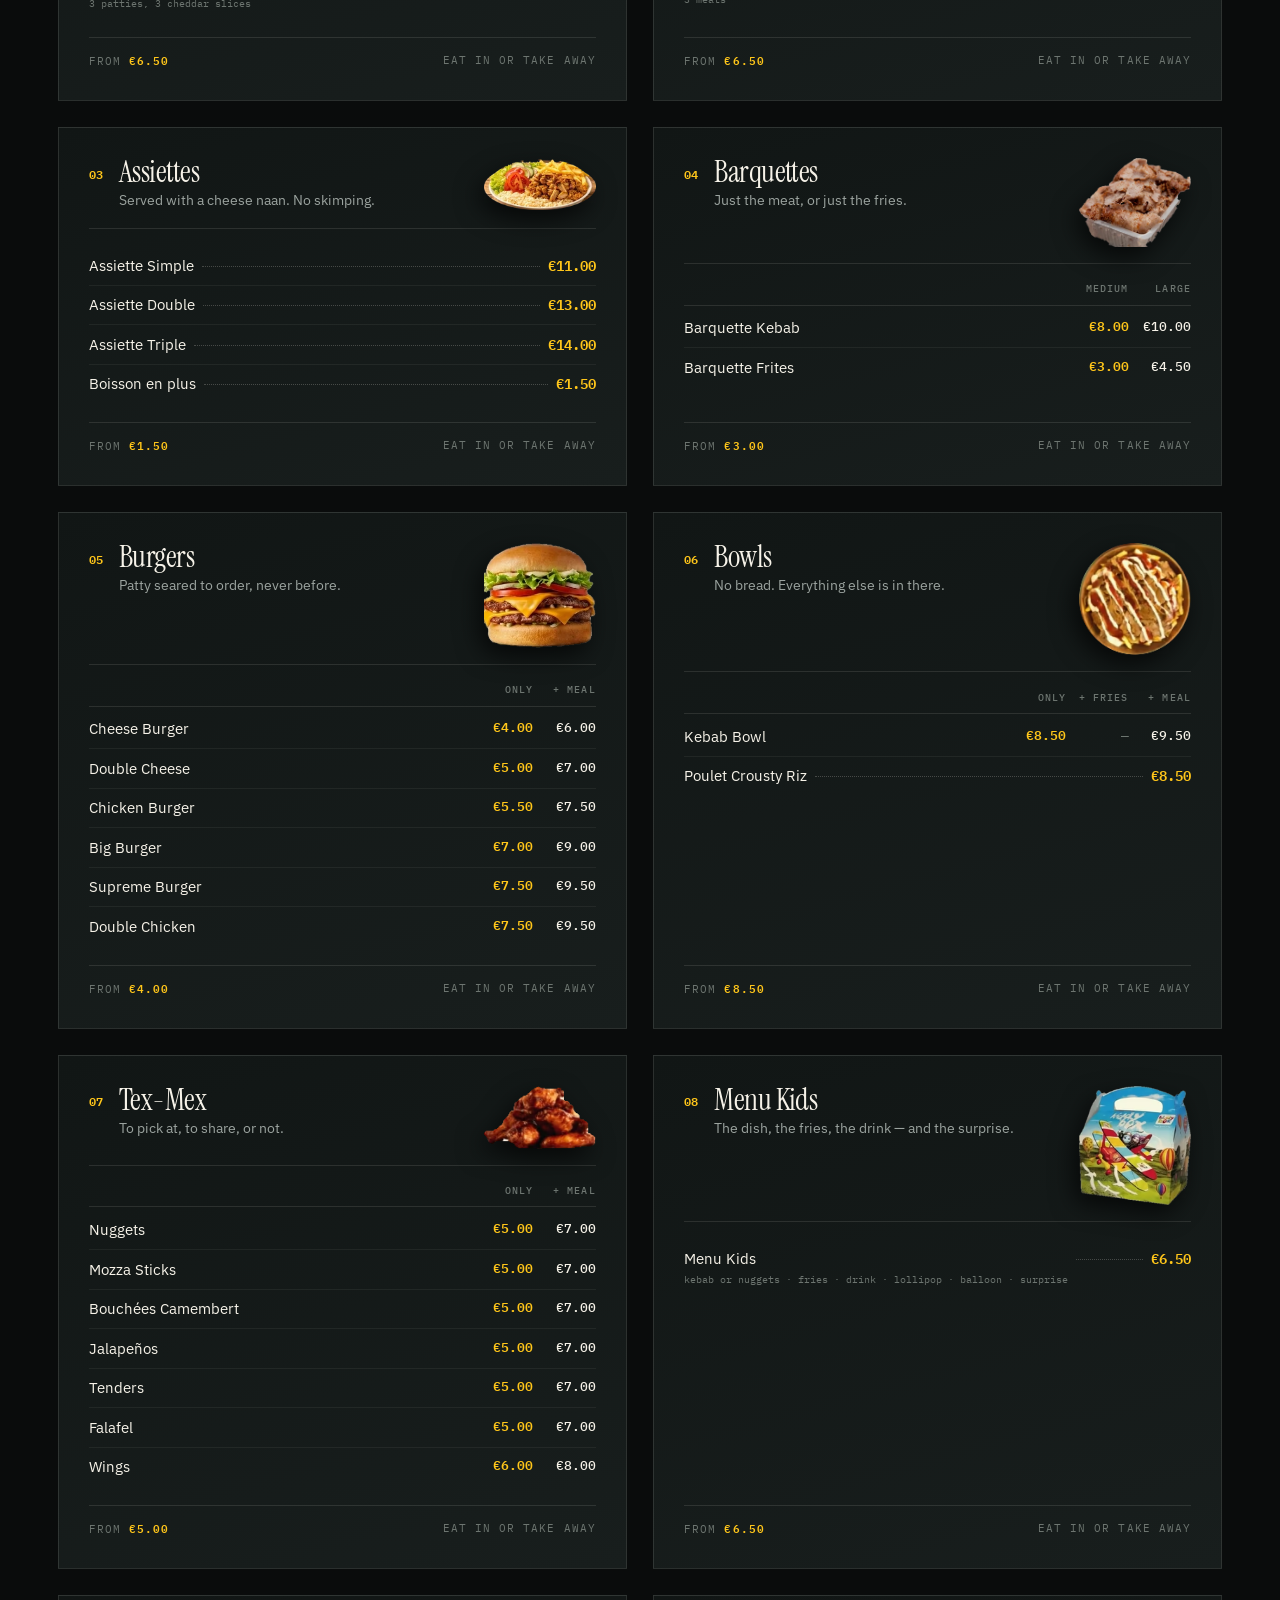
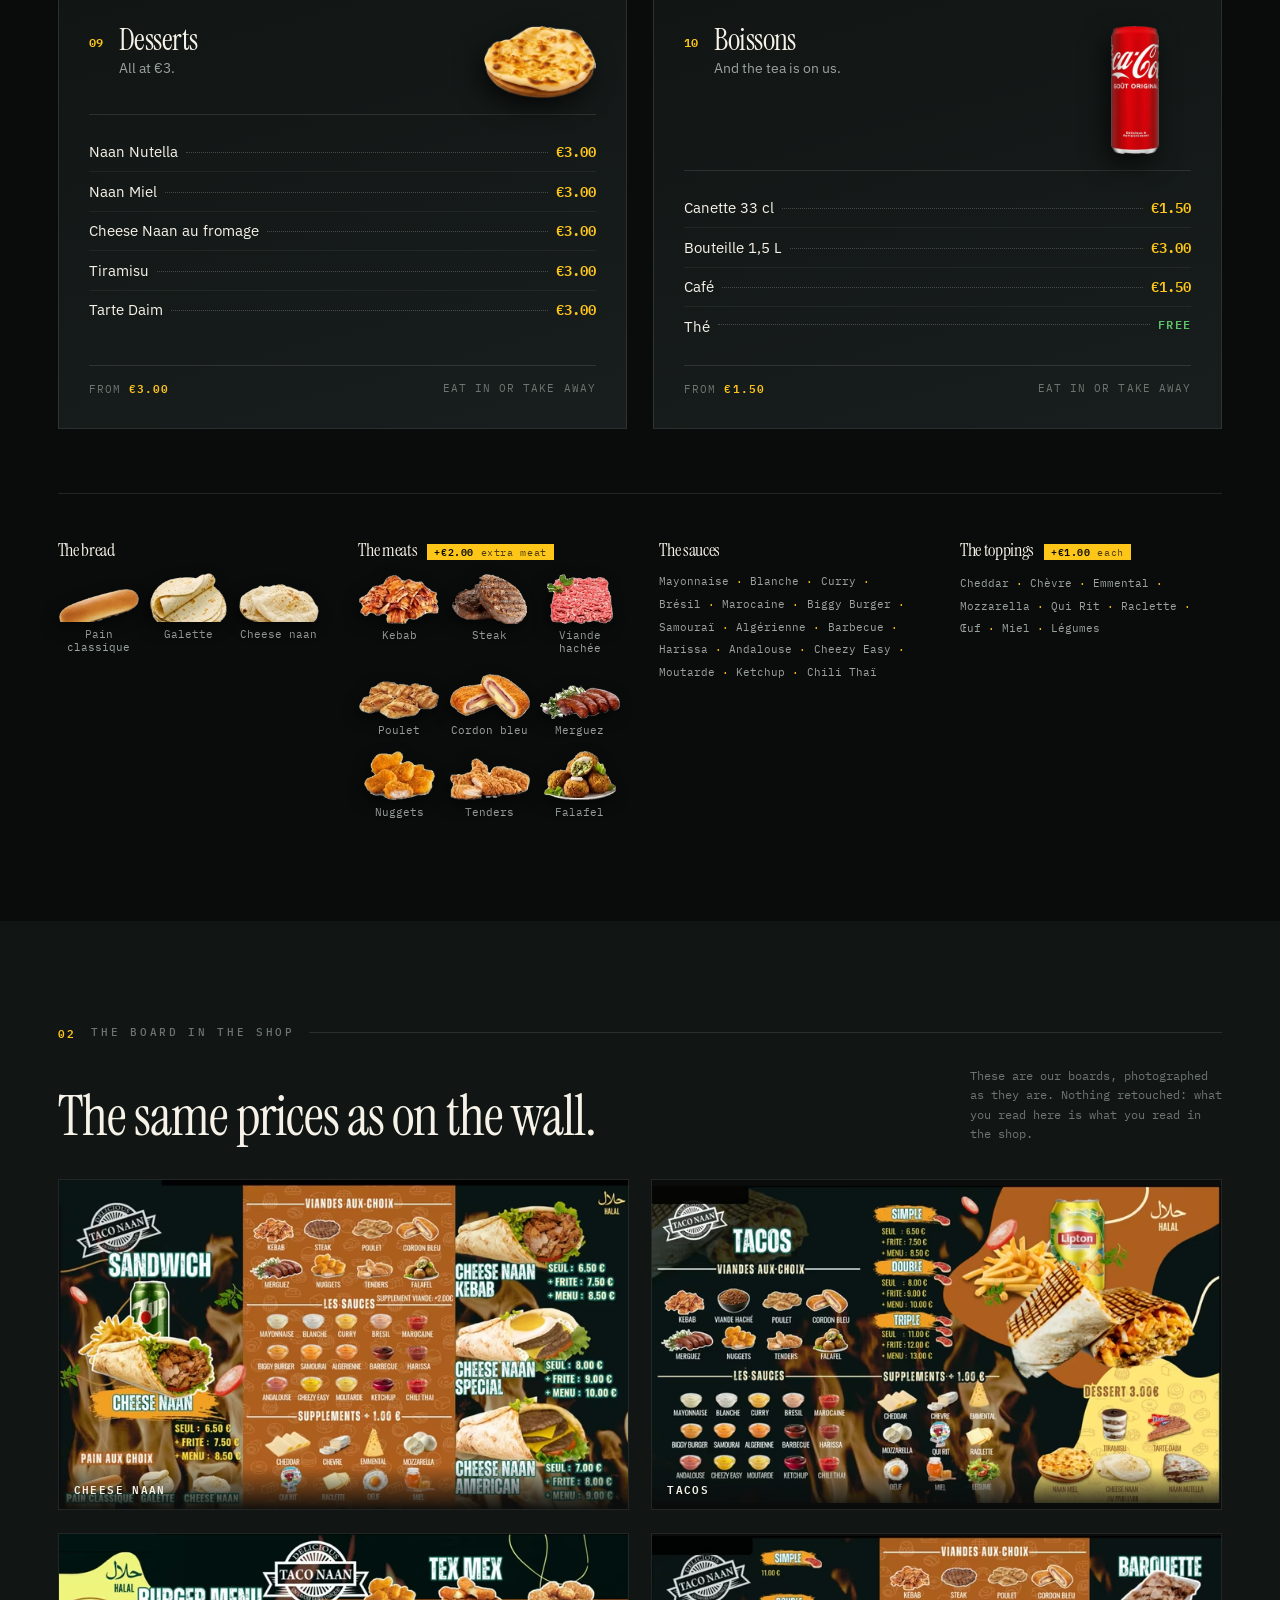
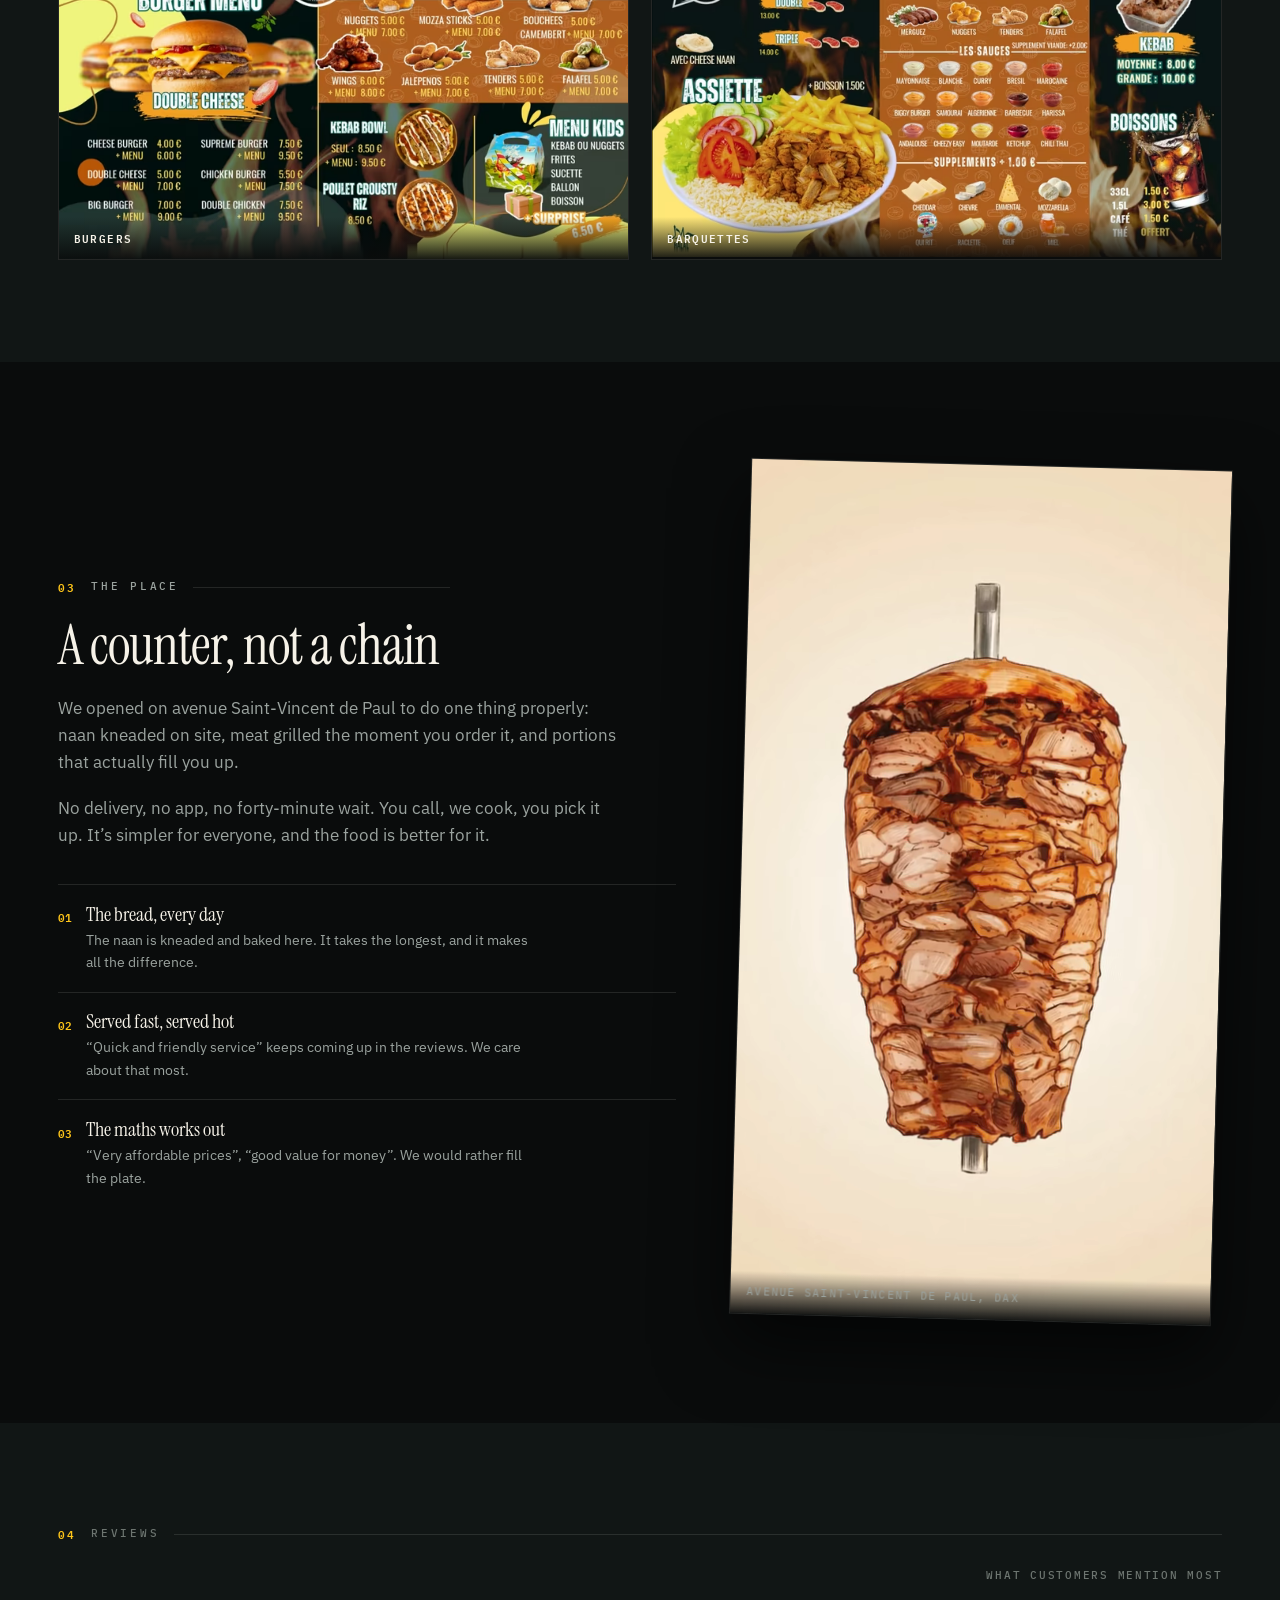
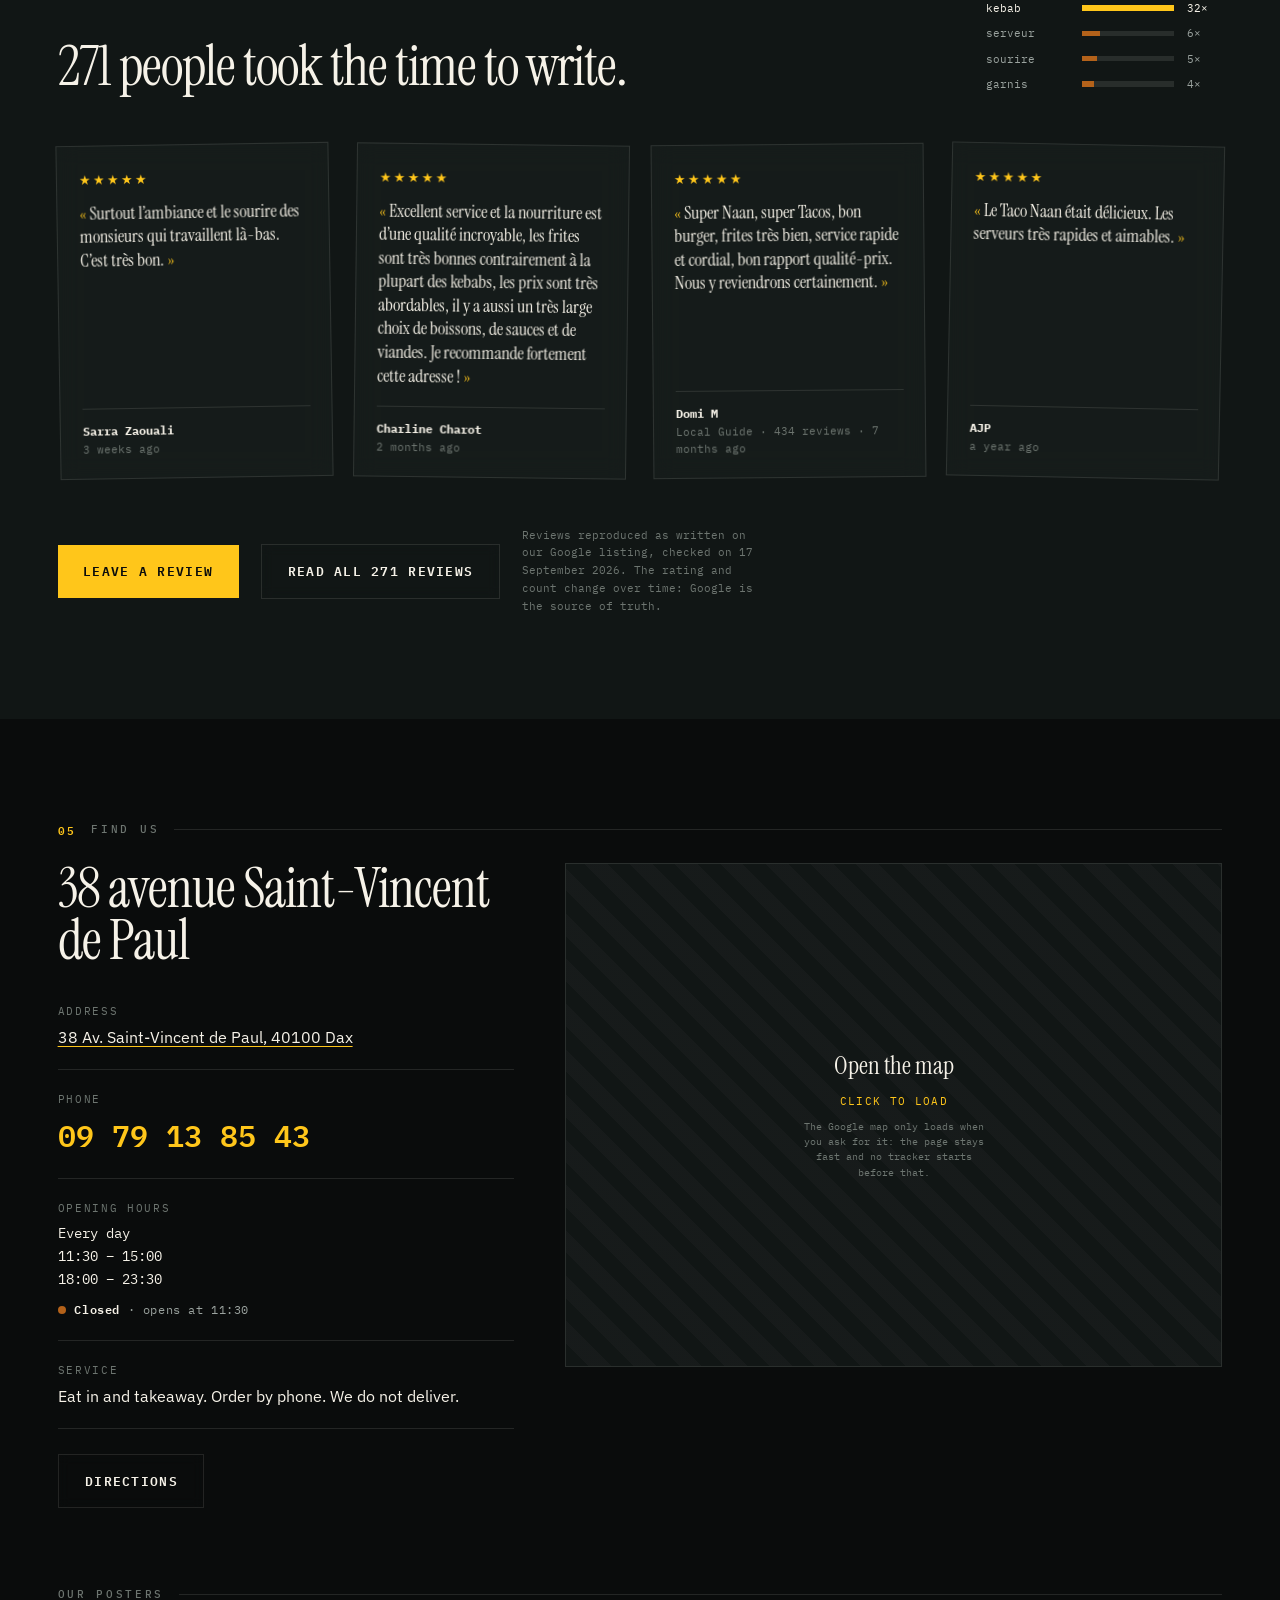
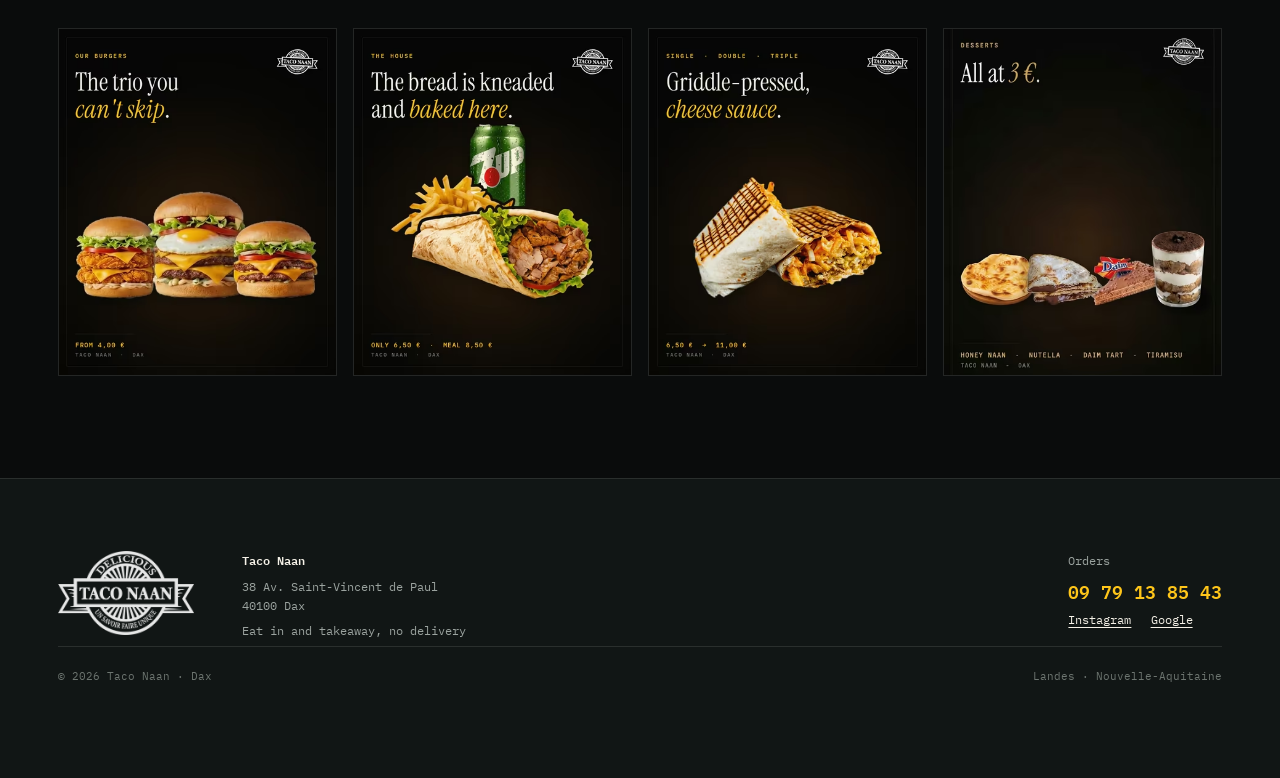
==== commit 22433504: "Fermeture ajoutée : 26 octobre — via tableau de bord" ====
--- a/index.html
+++ b/index.html
@@ -75,6 +75,15 @@
       "closes": "23:30"
     }
   ],
+  "specialOpeningHoursSpecification": [
+    {
+      "@type": "OpeningHoursSpecification",
+      "validFrom": "2026-10-26",
+      "validThrough": "2026-10-26",
+      "opens": "00:00",
+      "closes": "00:00"
+    }
+  ],
   "acceptsReservations": false,
   "publicAccess": true
 }
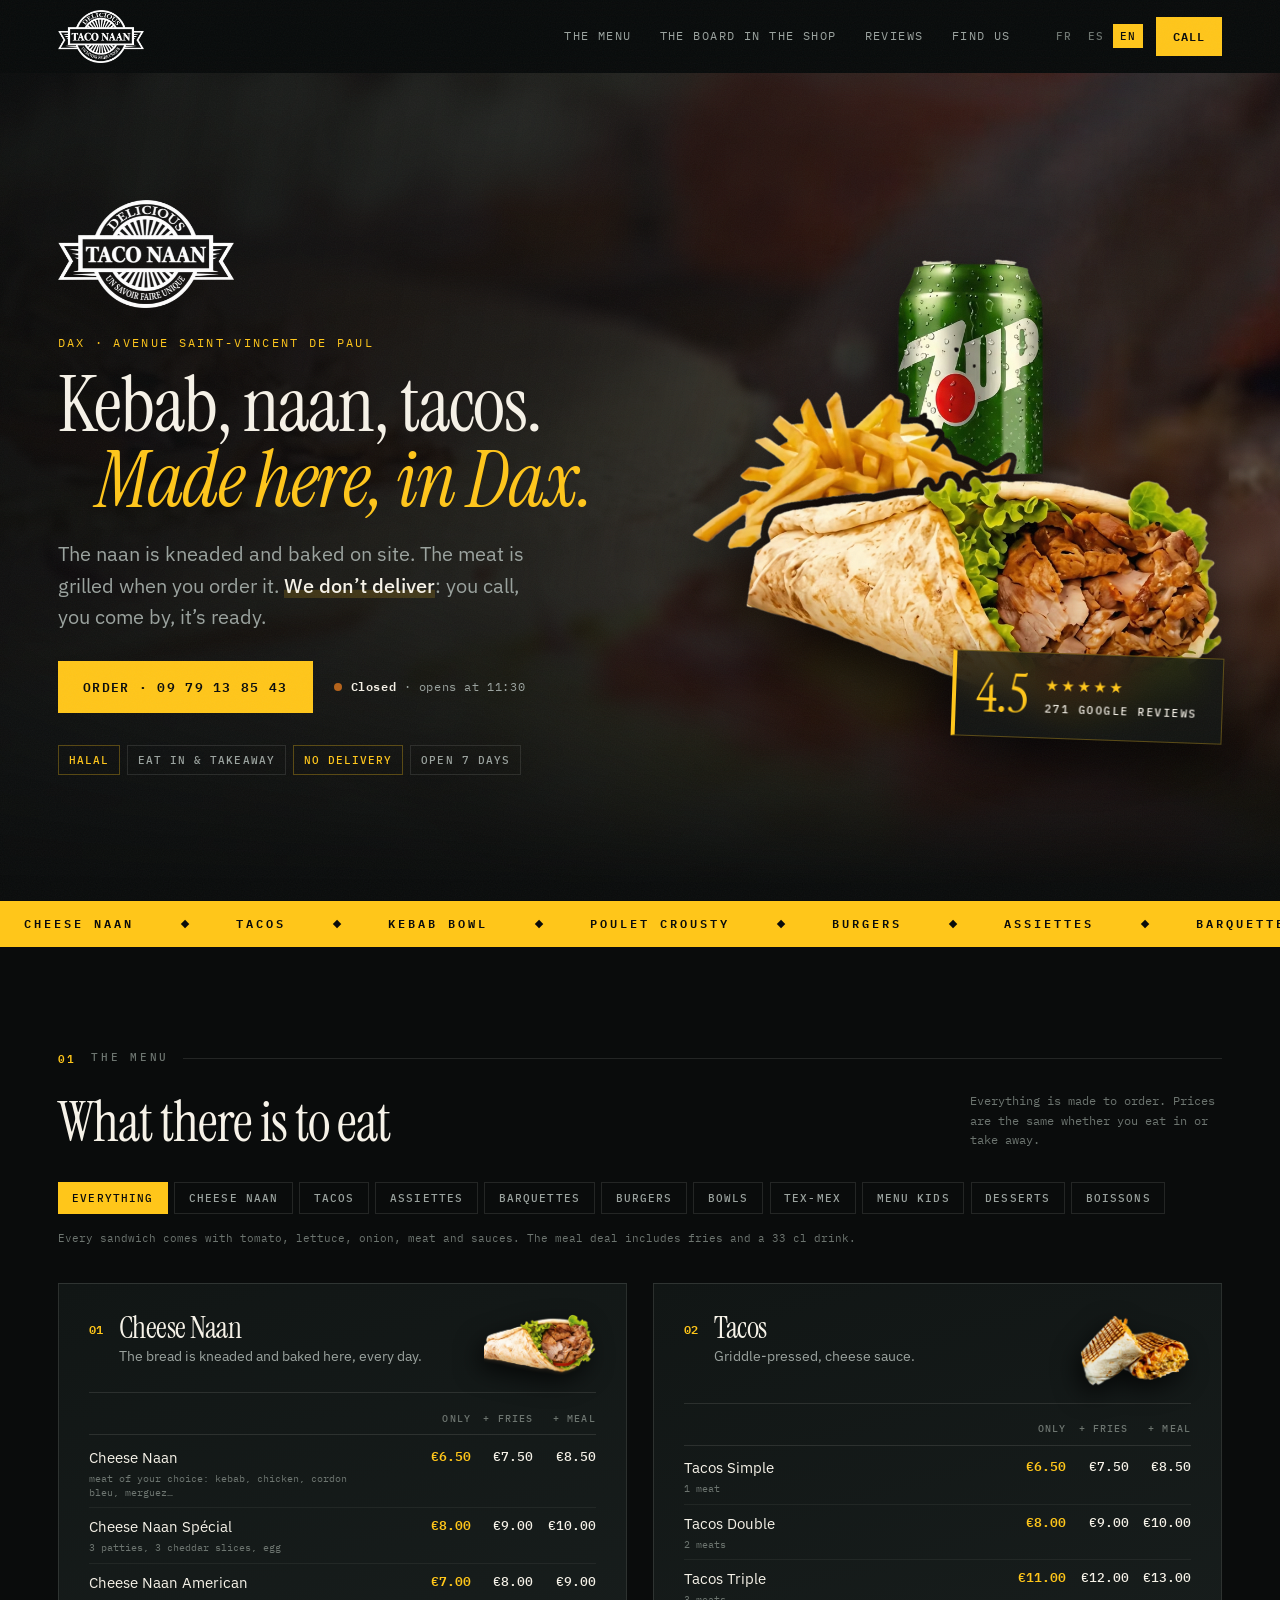
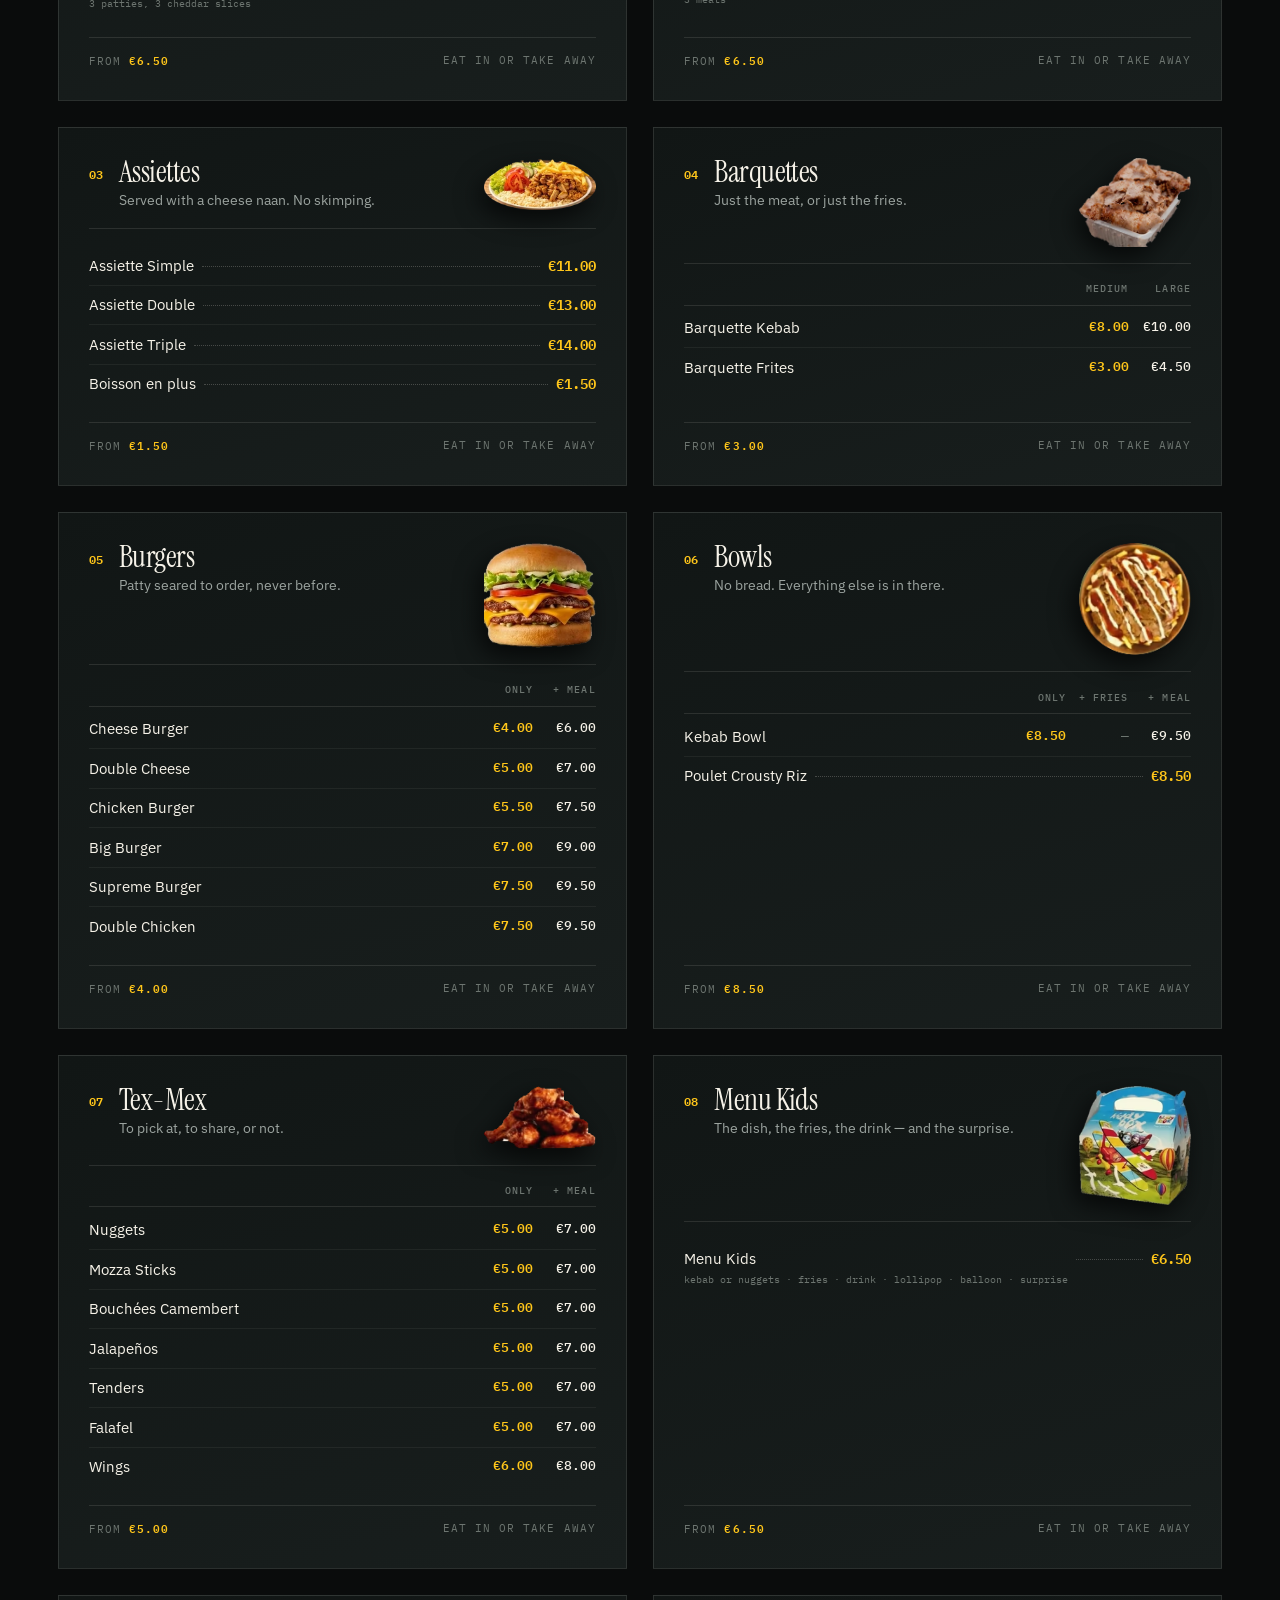
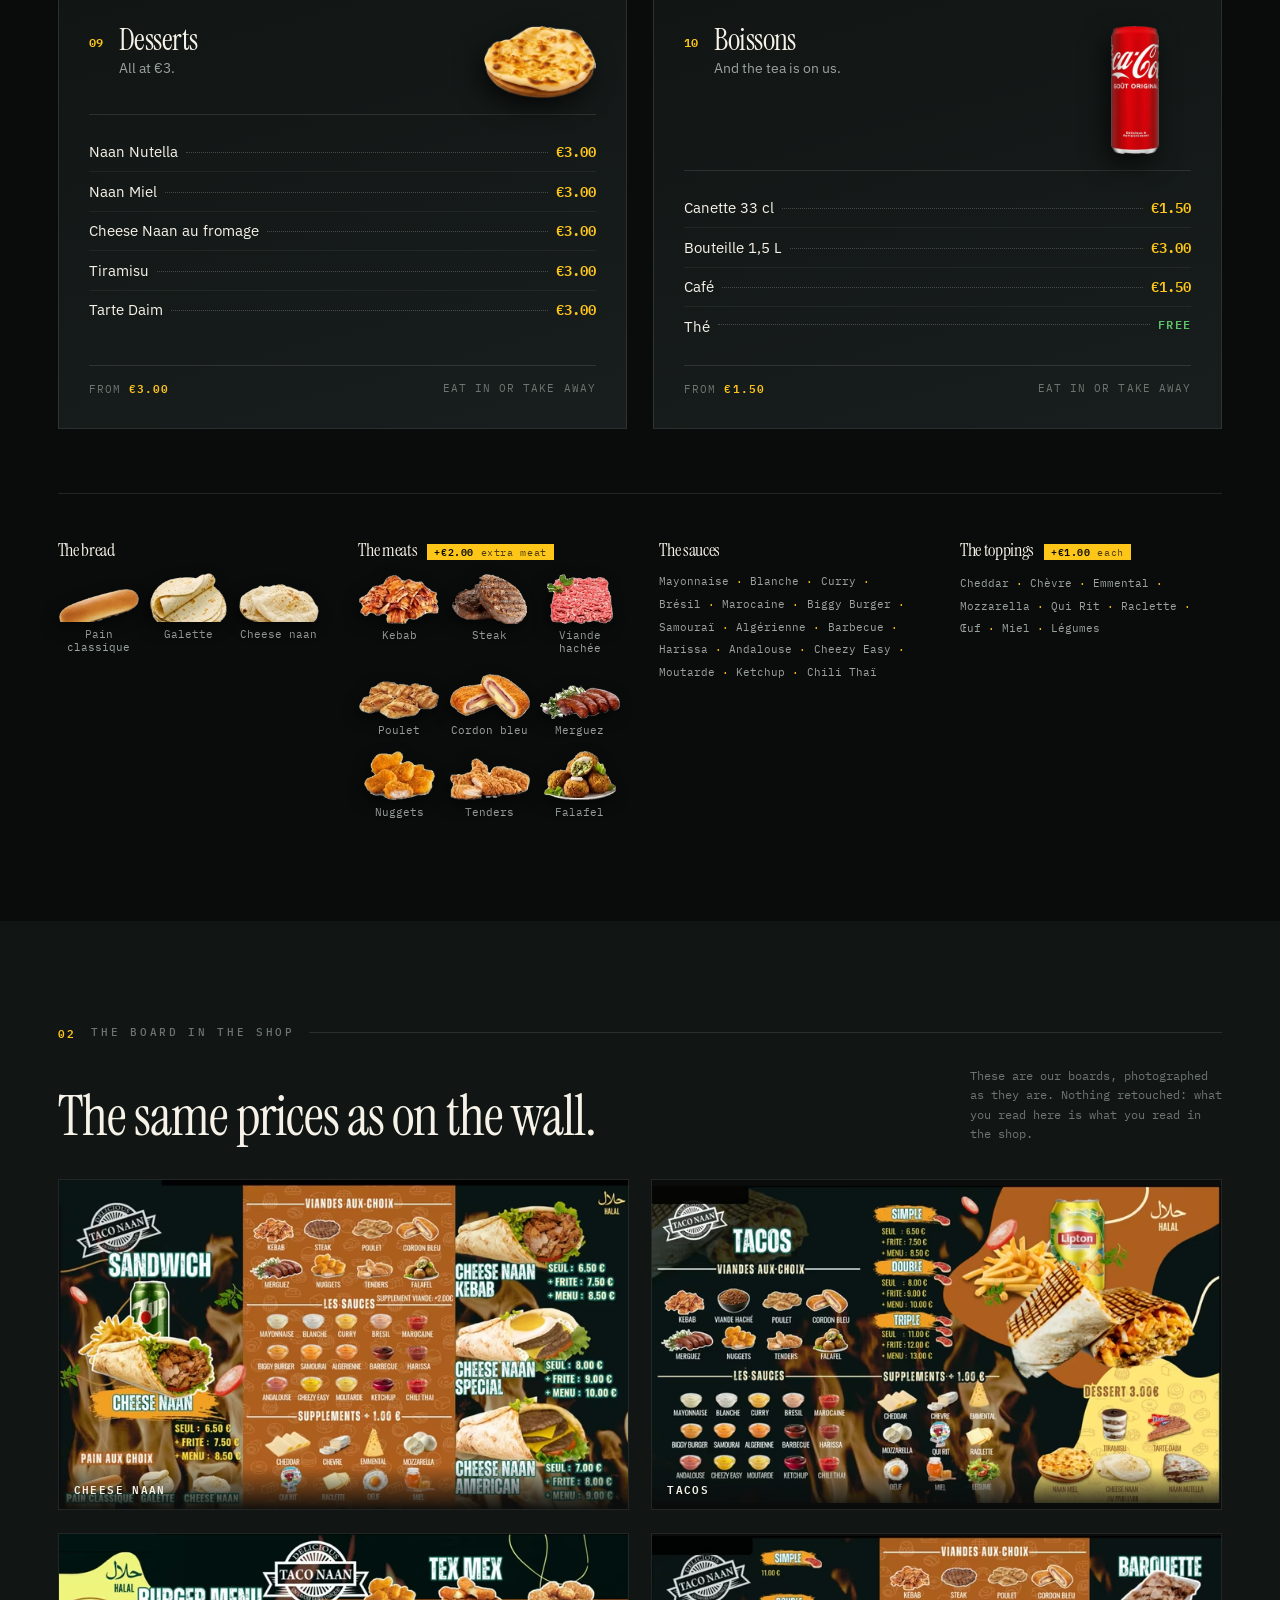
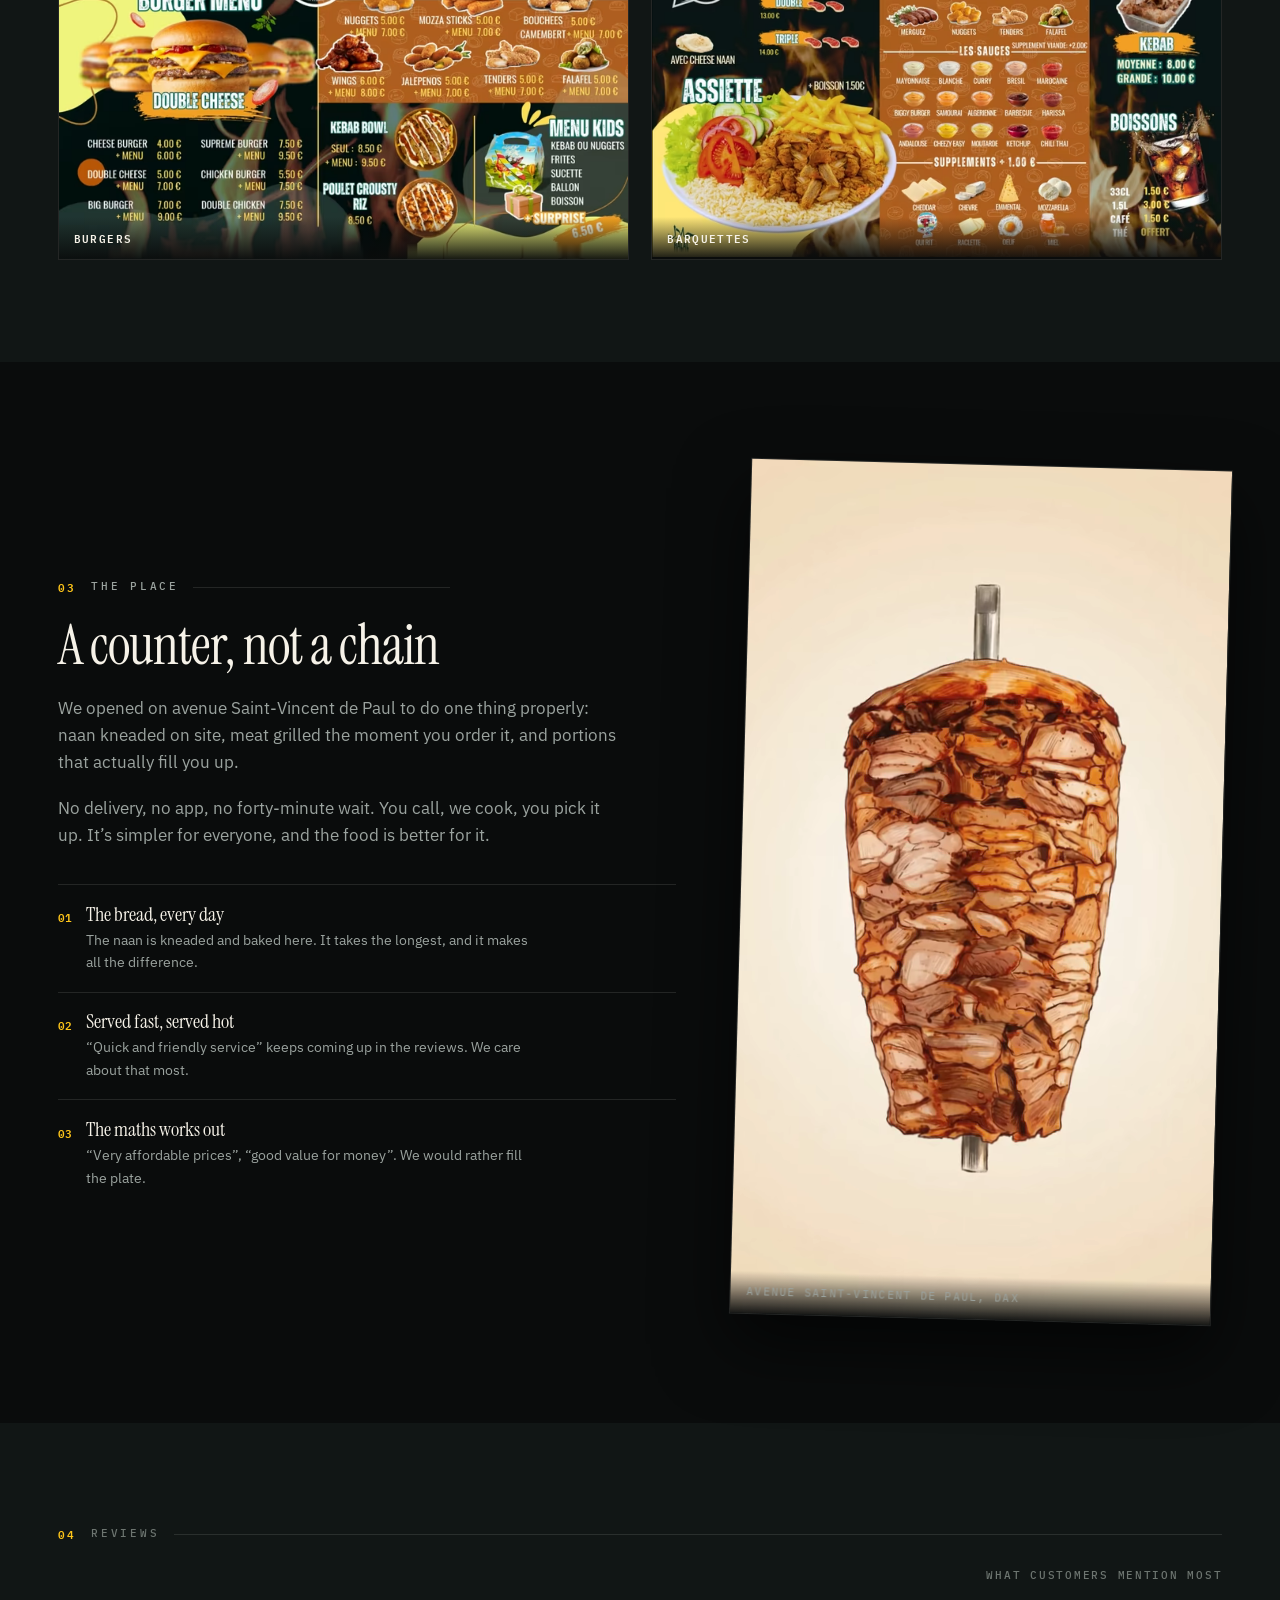
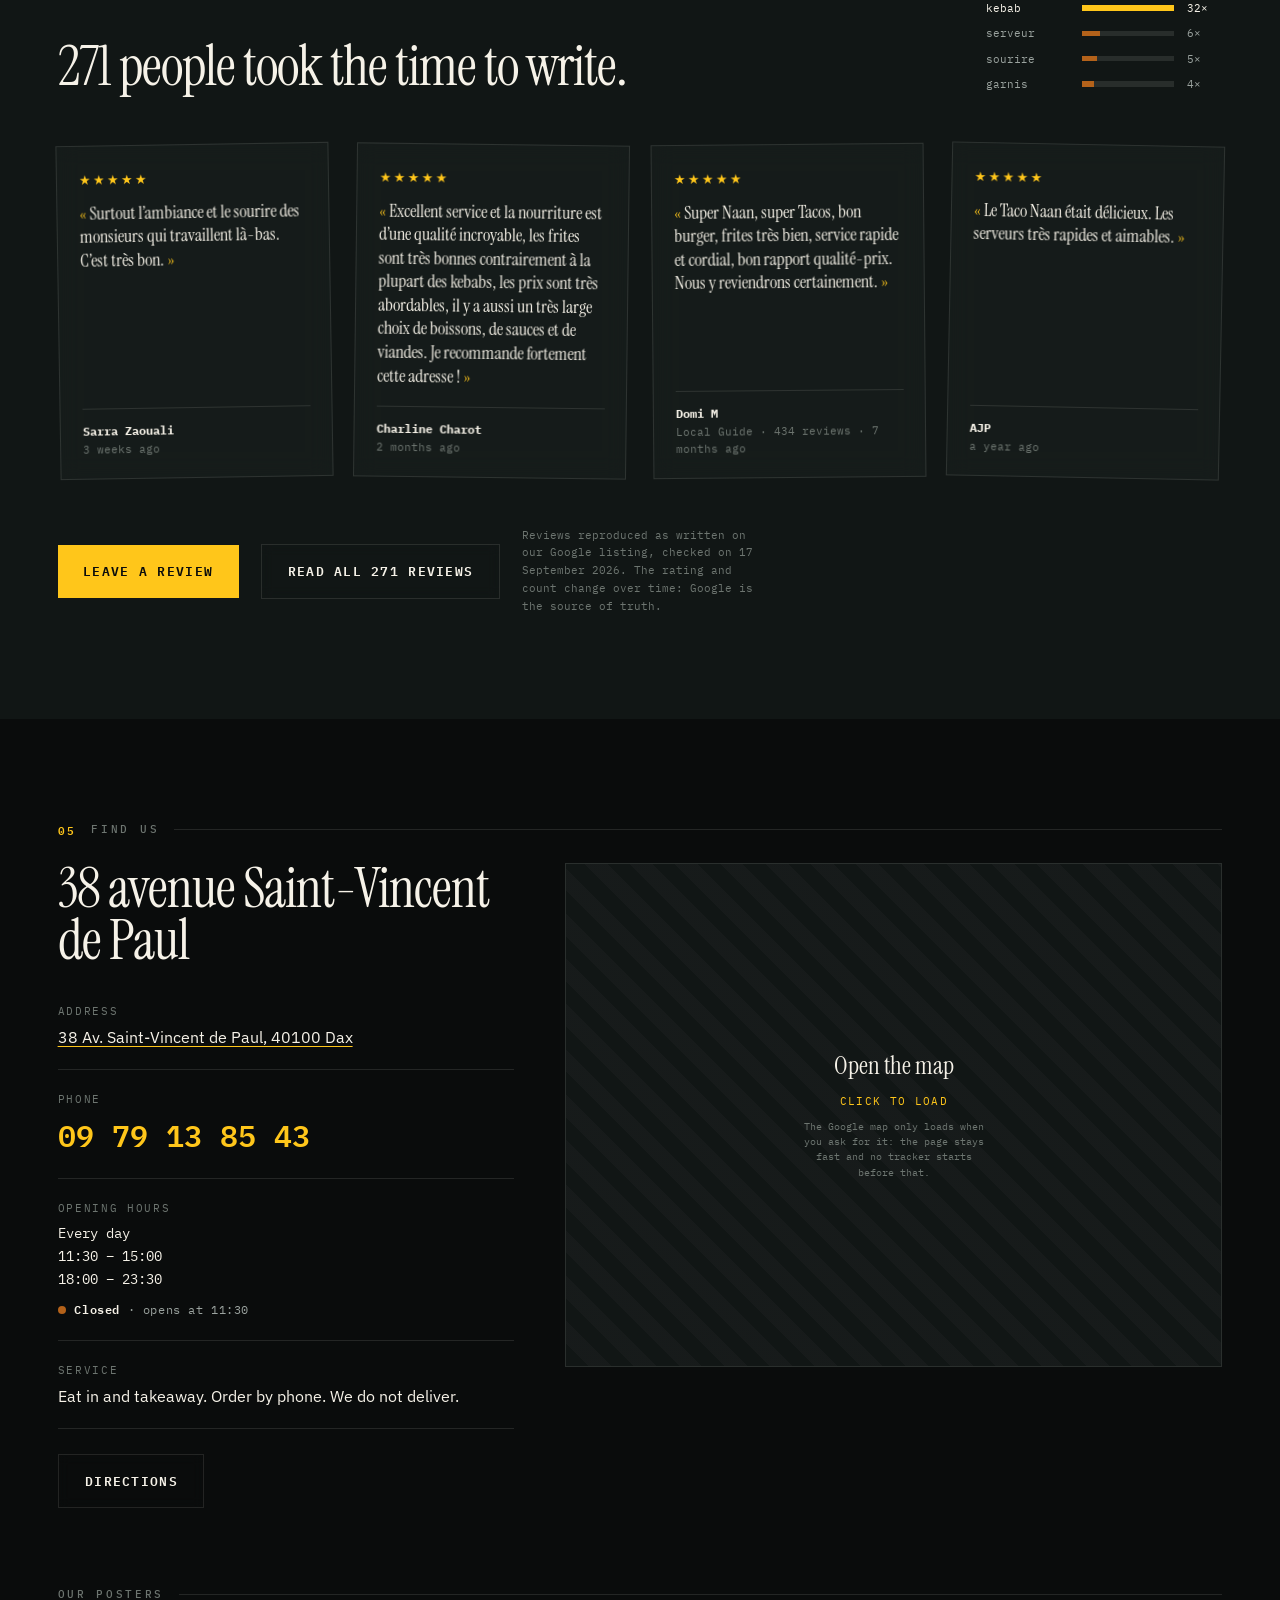
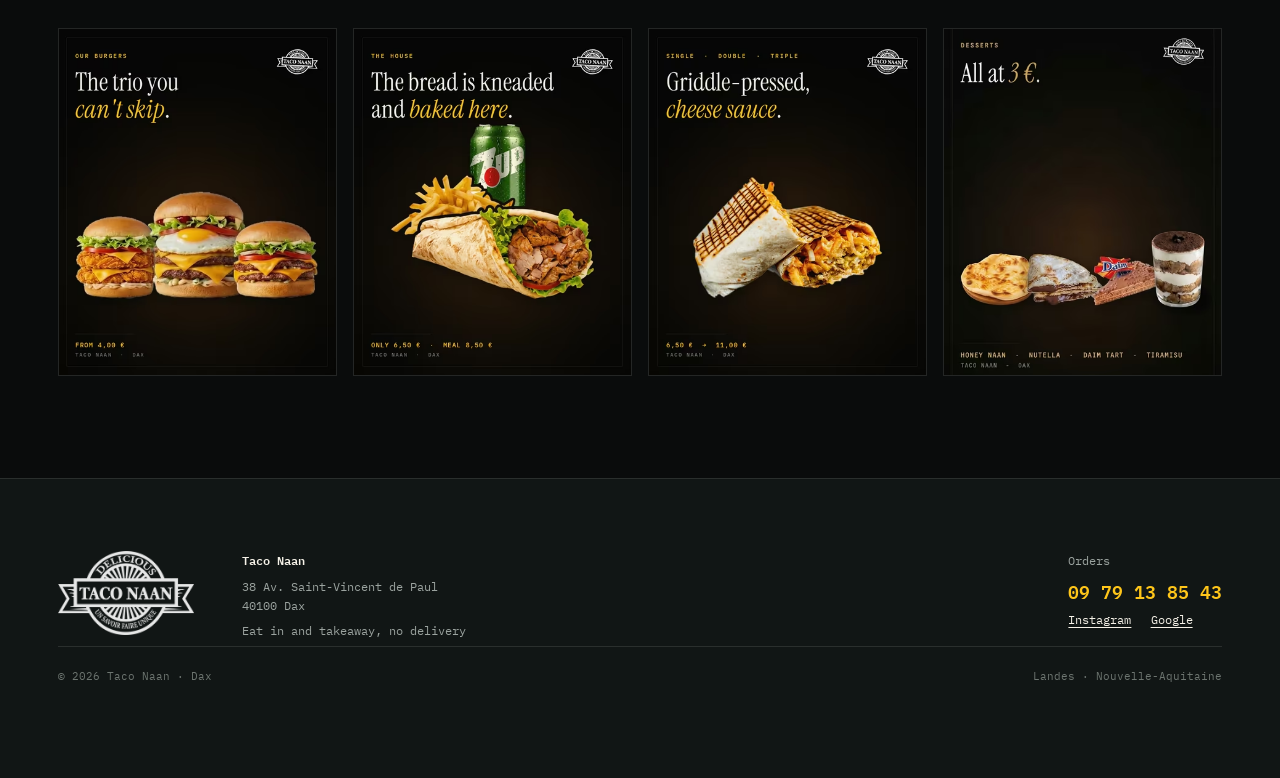
==== commit 6007d1b7: "Annulation : Fermeture ajoutée : 26 octobre — via tableau de bord" ====
--- a/index.html
+++ b/index.html
@@ -75,15 +75,6 @@
       "closes": "23:30"
     }
   ],
-  "specialOpeningHoursSpecification": [
-    {
-      "@type": "OpeningHoursSpecification",
-      "validFrom": "2026-10-26",
-      "validThrough": "2026-10-26",
-      "opens": "00:00",
-      "closes": "00:00"
-    }
-  ],
   "acceptsReservations": false,
   "publicAccess": true
 }
